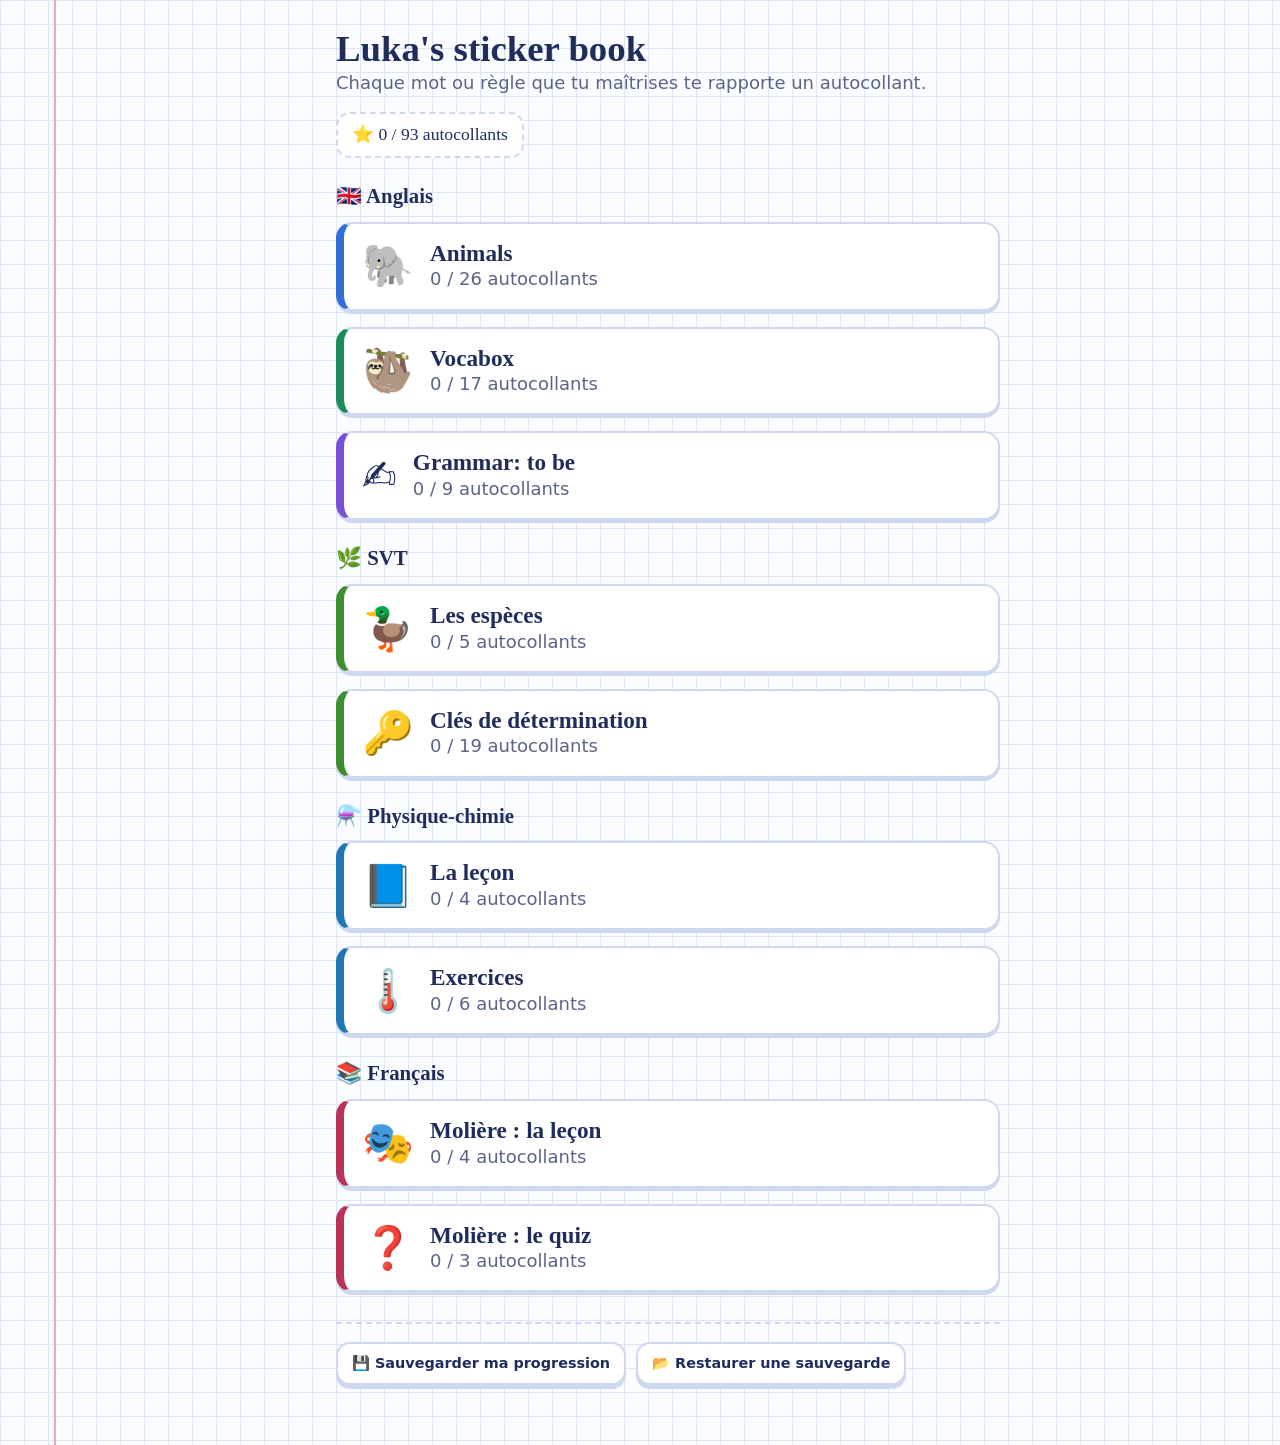
==== index.html @ e0ababe2 "Add files via upload" ====
<!doctype html>
<html lang="fr">
<head>
<meta charset="utf-8">
<meta name="viewport" content="width=device-width, initial-scale=1">
<title>Luka's sticker book</title>
<style>
:root{
  color-scheme:light;
  --papier:#FBFCFF; --carreau:#DCE4F5; --marge:#F2A7B6;
  --encre:#1F2C5C; --encre-2:#5A6488; --carte:#FFFFFF; --trait:#CFD8EE;
  --fluo:#FFE45C; --fluo-texte:#3A3000;
  --citrouille:#F26B1D; --jungle:#1E8C5A; --ferme:#2F6FD6; --grammaire:#7A4FD6; --svt:#3E8E2E; --physique:#1F77B4; --francais:#B8325A;
  --bon:#1E8C5A; --bon-fond:#DDF5E8; --faux:#C8342B; --faux-fond:#FDE3E1;
  --ombre:0 3px 0 var(--trait);
  --f-main:"Segoe Print","Bradley Hand","Comic Neue","Chalkboard SE",cursive;
  --f-texte:"Segoe UI",system-ui,-apple-system,Roboto,sans-serif;
}
@media (prefers-color-scheme:dark){
  :root{
    color-scheme:dark;
    --papier:#151A2E; --carreau:#212842; --marge:#6B3A4A;
    --encre:#E8ECFA; --encre-2:#A3ABCB; --carte:#1E2440; --trait:#323A5E;
    --fluo:#E8CC3A; --fluo-texte:#2A2200;
    --citrouille:#FF8A45; --jungle:#3FBF84; --ferme:#6E9CF0; --grammaire:#A88BF2; --svt:#7CCB6A; --physique:#5AB0EE; --francais:#F07A9C;
    --bon:#3FBF84; --bon-fond:#173A2C; --faux:#FF7A70; --faux-fond:#43201E;
  }
}
*{box-sizing:border-box}
html,body{margin:0}
body{
  min-height:100vh;color:var(--encre);font-family:var(--f-texte);font-size:18px;line-height:1.45;
  background-color:var(--papier);
  background-image:
    linear-gradient(90deg,transparent 54px,var(--marge) 54px,var(--marge) 56px,transparent 56px),
    linear-gradient(var(--carreau) 1px,transparent 1px),
    linear-gradient(90deg,var(--carreau) 1px,transparent 1px);
  background-size:100% 100%,24px 24px,24px 24px;
}
#app{max-width:760px;margin:0 auto;padding:28px 20px 60px 76px}
@media (max-width:600px){#app{padding-left:68px;padding-right:12px}}
h1,h2{font-family:var(--f-main);font-weight:700;margin:0;line-height:1.15}
h1{font-size:2.3rem} h2{font-size:1.6rem}
p{margin:0}
button{font:inherit;color:inherit;cursor:pointer;border:0;background:none}
button:focus-visible,input:focus-visible{outline:3px solid var(--fluo);outline-offset:3px;border-radius:12px}
.pile{display:flex;flex-direction:column;gap:18px}
.doux{color:var(--encre-2)}
.fluo{background:linear-gradient(transparent 35%,var(--fluo) 35%,var(--fluo) 90%,transparent 90%);color:inherit;padding:0 4px}
@media (prefers-color-scheme:dark){.fluo{color:var(--fluo-texte)}}

.btn{display:inline-flex;align-items:center;justify-content:center;gap:8px;font-weight:700;padding:12px 20px;border-radius:14px;
  background:var(--c,var(--ferme));color:#fff;box-shadow:0 4px 0 color-mix(in srgb,var(--c,var(--ferme)) 60%,#000);transition:transform .07s,box-shadow .07s}
.btn:active{transform:translateY(3px);box-shadow:0 1px 0 color-mix(in srgb,var(--c,var(--ferme)) 60%,#000)}
.btn.clair{background:var(--carte);color:var(--encre);box-shadow:0 4px 0 var(--trait);border:2px solid var(--trait)}
.retour{font-weight:700;color:var(--encre-2);padding:4px 0;align-self:flex-start}

/* accueil */
.entete{display:flex;justify-content:space-between;align-items:flex-end;gap:16px;flex-wrap:wrap}
.compteur{font-family:var(--f-main);font-size:1.1rem;background:var(--carte);border:2px dashed var(--trait);border-radius:14px;padding:8px 14px}
.themes{display:grid;gap:16px}
.theme{display:grid;grid-template-columns:auto 1fr;gap:16px;align-items:center;text-align:left;padding:16px 18px;
  background:var(--carte);border:2px solid var(--trait);border-left:8px solid var(--c);border-radius:16px;box-shadow:var(--ombre)}
.theme .gros{font-size:2.6rem;line-height:1}
.theme h2{font-size:1.45rem}
.barre{height:10px;border-radius:6px;background:var(--trait);overflow:hidden;margin-top:8px}
.barre i{display:block;height:100%;background:var(--c);border-radius:6px}

/* modes */
.modes{display:grid;grid-template-columns:repeat(auto-fill,minmax(200px,1fr));gap:12px}
.mode{text-align:left;padding:14px 16px;background:var(--carte);border:2px solid var(--trait);border-radius:14px;box-shadow:var(--ombre)}
.mode b{display:block;font-size:1.05rem}
.mode span{font-size:.9rem;color:var(--encre-2)}
.mode.defi{border-color:var(--c);border-width:3px;grid-column:1/-1}

/* exercice */
.haut{display:flex;justify-content:space-between;align-items:center;gap:10px}
.points{display:flex;gap:5px}
.points i{width:12px;height:12px;border-radius:50%;background:var(--trait)}
.points i.ok{background:var(--bon)} .points i.ko{background:var(--faux)} .points i.ici{outline:2px solid var(--encre);outline-offset:2px}
.question{background:var(--carte);border:2px solid var(--trait);border-radius:18px;padding:26px 20px;text-align:center;box-shadow:var(--ombre)}
.emo{font-size:4.2rem;line-height:1.1}
.consigne{font-size:.95rem;color:var(--encre-2);margin-bottom:6px}
.mot{font-family:var(--f-main);font-size:2rem;font-weight:700;margin-top:6px}
.choix{display:grid;grid-template-columns:1fr 1fr;gap:10px}
@media (max-width:480px){.choix{grid-template-columns:1fr}}
.choix button{padding:14px;border-radius:14px;background:var(--carte);border:2px solid var(--trait);box-shadow:var(--ombre);font-weight:700;font-size:1.1rem}
.choix button.ok{background:var(--bon-fond);border-color:var(--bon)}
.choix button.ko{background:var(--faux-fond);border-color:var(--faux)}
.indice{font-family:ui-monospace,Consolas,monospace;font-size:1.7rem;letter-spacing:.25em;margin-top:8px}
.saisie{display:flex;gap:10px}
.saisie input{flex:1;min-width:0;font:inherit;font-size:1.3rem;padding:12px 14px;border-radius:14px;border:2px solid var(--trait);background:var(--carte);color:var(--encre)}
.retourq{border-radius:14px;padding:12px 16px;font-weight:700}
.retourq.ok{background:var(--bon-fond);color:var(--bon)}
.retourq.ko{background:var(--faux-fond);color:var(--faux)}
.hp{display:inline-flex;align-items:center;gap:6px;font-weight:700;padding:8px 14px;border-radius:999px;background:var(--fluo);color:var(--fluo-texte)}

/* carte retournable */
.flip{perspective:900px;cursor:pointer}
.flip .in{position:relative;min-height:230px;transition:transform .45s;transform-style:preserve-3d}
.flip.vu .in{transform:rotateY(180deg)}
.face{position:absolute;inset:0;backface-visibility:hidden;display:flex;flex-direction:column;align-items:center;justify-content:center;gap:8px;
  background:var(--carte);border:2px solid var(--trait);border-radius:18px;box-shadow:var(--ombre);padding:16px}
.face.dos{transform:rotateY(180deg);border-color:var(--c)}
@media (prefers-reduced-motion:reduce){.flip .in{transition:none}}

/* phrase */
.ligne{min-height:62px;display:flex;flex-wrap:wrap;gap:8px;padding:12px;border-radius:14px;border:2px dashed var(--trait);background:var(--carte)}
.tuiles{display:flex;flex-wrap:wrap;gap:8px;justify-content:center}
.tuile{padding:8px 14px;border-radius:10px;background:var(--carte);border:2px solid var(--trait);box-shadow:var(--ombre);font-weight:700}
.ligne .tuile{background:var(--fluo);color:var(--fluo-texte);border-color:transparent}

/* album */
.album{display:grid;grid-template-columns:repeat(auto-fill,minmax(110px,1fr));gap:12px}
.sticker{aspect-ratio:1;display:flex;flex-direction:column;align-items:center;justify-content:center;gap:4px;border-radius:16px;padding:8px;text-align:center;font-size:.85rem}
.sticker.oui{background:var(--carte);border:2px solid var(--c);box-shadow:0 4px 0 color-mix(in srgb,var(--c) 45%,transparent)}
.sticker.oui:nth-child(3n){transform:rotate(-3deg)} .sticker.oui:nth-child(3n+1){transform:rotate(2deg)}
.sticker.oui .e{font-size:2.6rem;line-height:1}
.sticker.non{border:2px dashed var(--trait);color:var(--encre-2)}
.sticker.non .e{font-size:1.6rem;font-family:var(--f-main)}
.sticker b{font-weight:700}
.gagne{animation:pop .5s ease-out}
@keyframes pop{0%{transform:scale(.4) rotate(-20deg);opacity:0}70%{transform:scale(1.15) rotate(4deg)}100%{transform:scale(1) rotate(0)}}
@media (prefers-reduced-motion:reduce){.gagne{animation:none}}
.bilan{text-align:center}
.bilan .score{font-family:var(--f-main);font-size:3rem}
.nouveaux{display:flex;gap:10px;justify-content:center;flex-wrap:wrap;font-size:2.6rem}
.pied{display:flex;gap:10px;flex-wrap:wrap;border-top:2px dashed var(--trait);padding-top:18px;margin-top:12px}
.pied .btn{font-size:.9rem;padding:9px 14px}
.regle{width:100%;border-collapse:collapse;background:var(--carte);border-radius:14px;overflow:hidden;font-size:.95rem}
.regle th,.regle td{padding:8px 10px;border-bottom:1px solid var(--trait);text-align:left}
.regle thead th{background:color-mix(in srgb,var(--c) 18%,var(--carte))}
.note{background:var(--carte);border:2px solid var(--trait);border-left:6px solid var(--c);border-radius:12px;padding:12px 14px}
.question .phr{font-size:1.5rem;font-weight:700;margin-top:6px}
.question u{text-decoration-color:var(--c);text-decoration-thickness:3px;text-underline-offset:4px}
.choix.six{grid-template-columns:repeat(3,1fr)}
.matiere{font-family:var(--f-main);font-size:1.3rem;margin:8px 0 -4px}
.niveaux{display:flex;gap:8px;flex-wrap:wrap;justify-content:flex-end}
.niveaux .btn{padding:8px 14px;font-size:.95rem}
.banque{position:sticky;top:0;z-index:2;display:flex;flex-wrap:wrap;gap:8px;justify-content:center;min-height:58px;padding:12px;border-radius:14px;
  background:color-mix(in srgb,var(--c) 14%,var(--papier));border:2px solid var(--c)}
.puce{padding:6px 12px;border-radius:10px;background:var(--carte);border:2px solid var(--trait);box-shadow:var(--ombre);font-weight:700;cursor:grab;font-size:1rem}
.puce.sel{outline:3px solid var(--c);outline-offset:2px}
.texte{background:var(--carte);border:2px solid var(--trait);border-radius:16px;padding:18px 20px;line-height:2.4;font-size:1.08rem;box-shadow:var(--ombre)}
.trou{display:inline-block;min-width:10ch;min-height:1.9em;vertical-align:middle;border-bottom:3px dashed var(--c);border-radius:8px;padding:0 4px;cursor:pointer;line-height:1.6}
.trou.survol{background:color-mix(in srgb,var(--c) 20%,transparent)}
.trou.plein{border-bottom-style:solid}
.trou .puce{box-shadow:none;background:var(--fluo);color:var(--fluo-texte);border-color:transparent;cursor:pointer}
.trou-in{font:inherit;font-weight:700;padding:2px 8px;border:0;border-bottom:3px dashed var(--c);border-radius:8px 8px 0 0;background:color-mix(in srgb,var(--c) 8%,var(--carte));color:var(--encre);max-width:100%}
.trou.ok,.trou-in.ok{background:var(--bon-fond);border-bottom:3px solid var(--bon)}
.trou.ko,.trou-in.ko{background:var(--faux-fond);border-bottom:3px solid var(--faux);text-decoration:line-through}
.trou.ok .puce,.trou.ko .puce{background:transparent;color:inherit}
.corrige{color:var(--bon);font-weight:700;margin-left:6px}
.corrige::before{content:"→ "}
.fig{width:min(380px,100%);margin:6px auto 0}
.fig img{width:100%;border-radius:14px;display:block}
.fig img ~ svg{display:none}
.fig svg,.mini svg{width:100%;height:auto;display:block;border-radius:12px}
.mini{display:block;width:100%}
.pas{display:flex;flex-wrap:wrap;gap:6px;align-items:center;font-size:.9rem;color:var(--encre-2)}
.pas span{background:var(--carte);border:2px solid var(--c);border-radius:8px;padding:2px 8px;color:var(--encre)}
.cle{overflow-x:auto;background:var(--carte);border:2px solid var(--trait);border-radius:16px;padding:14px;font-size:.88rem;box-shadow:var(--ombre)}
.noeud{display:flex;flex-direction:column;gap:4px}
.noeud>.q{font-weight:700;color:var(--encre-2);font-size:.82rem}
.branches{display:flex;flex-direction:column;gap:8px;border-left:3px solid var(--c);padding-left:10px}
.branche{display:flex;align-items:center;gap:8px}
.crit{border:2px solid var(--encre);border-radius:8px;padding:4px 8px;background:var(--papier);min-width:110px;max-width:190px}
.feuille{border:2px solid var(--c);border-radius:8px;padding:4px 10px;font-weight:700;background:color-mix(in srgb,var(--c) 15%,var(--carte));white-space:nowrap}
.fl{color:var(--encre-2);font-weight:700}
.crit.on,.feuille.on{background:var(--fluo);color:var(--fluo-texte);border-color:var(--fluo-texte)}
.fl.on{color:var(--encre)}
.toast{position:fixed;left:50%;bottom:24px;transform:translateX(-50%);background:var(--encre);color:var(--papier);padding:10px 18px;border-radius:12px;font-weight:700}
</style>
</head>
<body>
<main id="app" aria-live="polite"></main>
<input type="file" id="fichier" accept=".json,application/json" hidden>
<script>
"use strict";
/* ============================================================
   CONTENU — modifier ici pour ajouter des mots ou un thème.
   { en: "mot anglais", fr: "traduction", e: "emoji (facultatif)" }
   ============================================================ */
const THEMES = [
  { id:"an", nom:"Animals", e:"🐘", c:"var(--ferme)",
    mots:[
      {en:"elephant",fr:"éléphant",e:"🐘"},{en:"lion",fr:"lion",e:"🦁"},{en:"monkey",fr:"singe",e:"🐒"},
      {en:"mouse",fr:"souris",e:"🐭"},{en:"frog",fr:"grenouille",e:"🐸"},{en:"snake",fr:"serpent",e:"🐍"},
      {en:"dog",fr:"chien",e:"🐶"},{en:"horse",fr:"cheval",e:"🐴"},{en:"turtle",fr:"tortue",e:"🐢"},
      {en:"cow",fr:"vache",e:"🐮"},{en:"hen",fr:"poule",e:"🐔"},{en:"rooster",fr:"coq",e:"🐓"},
      {en:"fish",fr:"poisson",e:"🐟"},{en:"goldfish",fr:"poisson rouge",e:"🐠"},{en:"cat",fr:"chat",e:"🐱"},
      {en:"goat",fr:"chèvre",e:"🐐"},{en:"squirrel",fr:"écureuil",e:"🐿️"},{en:"rabbit",fr:"lapin",e:"🐰"},
      {en:"bird",fr:"oiseau",e:"🐦"},{en:"chicken",fr:"poulet",e:"🐥"},{en:"duck",fr:"canard",e:"🦆"},
      {en:"pig",fr:"cochon",e:"🐷"},{en:"bear",fr:"ours",e:"🐻"},{en:"hamster",fr:"hamster",e:"🐹"},
      {en:"butterfly",fr:"papillon",e:"🦋"},{en:"sheep",fr:"mouton",e:"🐑"}
    ],
    phrases:["I have a dog","The cat is black","The frog is green"]
  },
  { id:"vb", nom:"Vocabox", e:"🦥", c:"var(--jungle)",
    mots:[
      {en:"sloth",fr:"paresseux",e:"🦥"},{en:"bear",fr:"ours",e:"🐻"},{en:"buffalo",fr:"buffle",e:"🐃"},
      {en:"rabbit",fr:"lapin",e:"🐰"},{en:"monkey",fr:"singe",e:"🐒"},{en:"solve crimes",fr:"résoudre des crimes",e:"🔍"},
      {en:"police officer",fr:"officier de police",e:"👮"},{en:"snake",fr:"serpent",e:"🐍"},{en:"tiger",fr:"tigre",e:"🐯"},
      {en:"panther",fr:"panthère",e:"🐆"},{en:"wolf",fr:"loup",e:"🐺"},{en:"jungle",fr:"jungle",e:"🌴"},
      {en:"want to",fr:"vouloir"},{en:"become",fr:"devenir"},{en:"eat",fr:"manger",e:"🍽️"},
      {en:"protect",fr:"protéger",e:"🛡️"},{en:"about",fr:"à propos de"}
    ],
    phrases:["I want to become a police officer","The wolf wants to eat the rabbit","I want to protect the jungle"]
  }
];
THEMES.push({ id:"tb", nom:"Grammar: to be", e:"✍️", c:"var(--grammaire)", gram:true, maitrise:5, unite:"compétences",
  mots:[
    {en:"amisare", fr:"am, is ou are ?", e:"🧩"}, {en:"contractee", fr:"Forme contractée", e:"✂️"},
    {en:"pronom", fr:"Le bon pronom", e:"👤"}, {en:"negative", fr:"Forme négative", e:"🚫"},
    {en:"question", fr:"Forme interrogative", e:"❓"}, {en:"courte", fr:"Réponses courtes", e:"💬"},
    {en:"ordre", fr:"Mots dans l'ordre", e:"🔀"}, {en:"erreurs", fr:"Chasse aux erreurs", e:"🕵️"},
    {en:"traduction", fr:"Traduis en anglais", e:"🇬🇧"}
  ]});
/* ============================================================
   SVT — textes à trous. Écrire les mots à trouver entre [crochets].
   [mot|autre écriture acceptée] : la 1re forme est celle affichée.
   ============================================================ */
THEMES.push({ id:"sv", nom:"Les espèces", matiere:"SVT", e:"🦆", c:"var(--svt)", trous:true, maitrise:2, unite:"leçons",
  textes:[
    {id:"espece", titre:"Qu'est-ce qu'une espèce ?", e:"🦆",
     texte:`Deux individus font partie de la même espèce si :
– ils partagent les mêmes [caractéristiques physiques] ;
– ils peuvent [se reproduire] et avoir [une descendance fertile].`},
    {id:"diversite", titre:"La diversité dans une espèce", e:"🦒",
     texte:`Cependant, à l'intérieur d'une même espèce, il existe une diversité [intraspécifique] qui est causée par différents phénomènes :
– [la sélection sexuelle], comme chez le canard colvert ;
– [le comportement], comme les chants différents chez le pouillot verdâtre ;
– l'adaptation aux contraintes de [l'environnement] selon les différentes [aires de répartition] de l'espèce, comme pour la girafe ;
– les capacités à se camoufler face à [la pression de prédation|la prédation|la (pression) de prédation], comme celle de la grive musicienne mangeant les escargots des haies.`},
    {id:"retenir", titre:"À retenir", e:"📌",
     texte:`Une même espèce regroupe sous le même [nom], des êtres vivants qui [se ressemblent] et peuvent [se reproduire entre eux] pour donner une [descendance] qui à son tour pourra [se reproduire].`},
    {id:"mots", titre:"Les 4 définitions : le mot", e:"📚",
     texte:`[Une espèce|espèce] : groupe d'êtres vivants qui peuvent se reproduire ensemble et dont la descendance n'est pas stérile.
[Un hybride|hybride] : être vivant issu de la fécondation de deux espèces différentes. Il est le plus souvent stérile.
[Une race|race] : groupe d'animaux domestiques qui appartiennent à la même espèce, mais qui présentent des différences.
[Une famille|famille] : groupe de plusieurs espèces partageant des caractères communs.`},
    {id:"defs", titre:"Les 4 définitions : par cœur", e:"🔍",
     texte:`Une espèce : groupe d'êtres vivants qui peuvent [se reproduire] ensemble et dont la descendance n'est pas [stérile].
Un hybride : être vivant issu de la [fécondation] de deux [espèces différentes]. Il est le plus souvent [stérile].
Une race : groupe d'animaux [domestiques] qui appartiennent à la [même espèce], mais qui présentent des [différences].
Une famille : groupe de plusieurs [espèces] partageant des [caractères communs].`}
  ]});
THEMES.forEach(t => { if (t.trous) t.mots = t.textes.map(x => ({en:x.id, fr:x.titre, e:x.e})); });

/* découpe un texte en morceaux : {txt} ou {ok:[...]} */
function decoupe(texte){
  const parts = []; let n = 0;
  texte.replace(/\[([^\]]+)\]|([^\[]+)/g, (m, trou, txt) => { parts.push(trou ? {i:n++, ok:trou.split("|")} : {txt}); return ""; });
  return parts;
}
const sansAccent = s => s.normalize("NFD").replace(/[\u0300-\u036f]/g, "");
const normT = s => s.toLowerCase().replace(/[’`]/g,"'").replace(/[()]/g,"").replace(/\s+/g," ").trim();

function ecranSvt(t){
  app.innerHTML = `<div class="pile" style="--c:${t.c}">
    <button class="retour" id="ret">← Accueil</button>
    <div class="entete"><h1>${t.e} ${t.nom}</h1><div class="compteur">⭐ ${acquis(t)} / ${t.mots.length}</div></div>
    <p class="doux">Facile : glisse les mots dans les trous. Difficile : tape-les toi-même. Réussis le niveau difficile sans faute pour gagner l'autocollant.</p>
    <div class="themes">${t.textes.map(x => { const n = etat.m[t.id+":"+x.id] || 0; return `
      <div class="theme" style="--c:${t.c};grid-template-columns:auto 1fr auto">
        <span class="gros" aria-hidden="true">${n>=2 ? x.e : "📝"}</span>
        <span><h2 style="font-size:1.2rem">${esc(x.titre)}</h2><span class="doux">${n>=2 ? "Maîtrisé ⭐" : n===1 ? "Facile réussi, essaie le difficile !" : "À apprendre"}</span></span>
        <span class="niveaux"><button class="btn clair" data-t="${x.id}" data-n="facile">Facile</button><button class="btn" style="--c:${t.c}" data-t="${x.id}" data-n="dur">Difficile</button></span>
      </div>`; }).join("")}
    </div>
    <button class="mode" id="alb"><b>🗂️ Mon album</b><span>Une leçon maîtrisée = un autocollant</span></button>
  </div>`;
  $("#ret").onclick = accueil; $("#alb").onclick = () => album(t);
  app.querySelectorAll("[data-t]").forEach(b => b.onclick = () => trous(t, t.textes.find(x => x.id===b.dataset.t), b.dataset.n));
}

function trous(t, x, niveau){
  const parts = decoupe(x.texte), blancs = parts.filter(p => p.ok);
  let html = "";
  if (niveau==="facile"){
    const autres = melange(t.textes.filter(y => y!==x).flatMap(y => decoupe(y.texte).filter(p => p.ok).map(p => p.ok[0]))
      .filter(m => !blancs.some(b => normT(b.ok[0])===normT(m))));
    const pioche = melange(blancs.map(b => b.ok[0]).concat([...new Set(autres)].slice(0, 2)));
    html = `<div class="banque" id="banque" aria-label="Mots à placer">${pioche.map((m,n) => `<button class="puce" draggable="true" id="p${n}">${esc(m)}</button>`).join("")}</div>`;
  }
  const corps = parts.map(p => p.txt !== undefined ? esc(p.txt).replace(/\n/g,"<br>")
    : niveau==="facile" ? `<span class="trou" data-i="${p.i}" tabindex="0" role="button" aria-label="Trou ${p.i+1}"></span>`
    : `<input class="trou-in" data-i="${p.i}" autocomplete="off" spellcheck="false" style="width:${Math.max(6, p.ok[0].length+2)}ch" aria-label="Trou ${p.i+1}">`).join("");
  app.innerHTML = `<div class="pile" style="--c:${t.c}">
    <div class="haut"><button class="retour" id="ret">← ${t.nom}</button><span class="hp">${niveau==="facile" ? "Facile" : "Difficile"}</span></div>
    <h2>${x.e} ${esc(x.titre)}</h2>
    <p class="doux">${niveau==="facile" ? "Glisse chaque mot dans le bon trou avec la souris (ou clique sur un mot, puis sur un trou). Attention, il y a des mots en trop !" : "Tape le mot qui manque dans chaque trou. Les majuscules ne comptent pas."}</p>
    ${html}
    <div class="texte">${corps}</div>
    <div class="haut"><span></span><button class="btn" style="--c:${t.c}" id="ok">Vérifier</button></div>
    <div id="fb"></div>
  </div>`;
  $("#ret").onclick = () => ecranTheme(t);

  if (niveau==="facile"){
    const banque = $("#banque"); let choisi = null;
    const place = (puce, trou) => {
      if (trou.firstChild) banque.appendChild(trou.firstChild);
      trou.appendChild(puce); trou.classList.add("plein"); puce.classList.remove("sel"); choisi = null;
    };
    const vide = trou => { if (trou.firstChild){ banque.appendChild(trou.firstChild); trou.classList.remove("plein"); } };
    app.querySelectorAll(".puce").forEach(p => {
      p.ondragstart = e => { e.dataTransfer.setData("text/plain", p.id); e.dataTransfer.effectAllowed = "move"; };
      p.onclick = e => { e.stopPropagation(); if (p.parentElement.classList.contains("trou")) { vide(p.parentElement); return; }
        app.querySelectorAll(".puce.sel").forEach(q => q.classList.remove("sel")); p.classList.add("sel"); choisi = p; };
    });
    app.querySelectorAll(".trou").forEach(tr => {
      tr.ondragover = e => { e.preventDefault(); tr.classList.add("survol"); };
      tr.ondragleave = () => tr.classList.remove("survol");
      tr.ondrop = e => { e.preventDefault(); tr.classList.remove("survol"); const p = document.getElementById(e.dataTransfer.getData("text/plain"));
        if (p){ const ancien = p.parentElement; place(p, tr); if (ancien.classList.contains("trou") && ancien!==tr) ancien.classList.remove("plein"); } };
      const act = () => choisi ? place(choisi, tr) : vide(tr);
      tr.onclick = act; tr.onkeydown = e => { if (e.key==="Enter"||e.key===" "){ e.preventDefault(); act(); } };
    });
    banque.ondragover = e => e.preventDefault();
    banque.ondrop = e => { e.preventDefault(); const p = document.getElementById(e.dataTransfer.getData("text/plain"));
      if (p && p.parentElement.classList.contains("trou")) vide(p.parentElement); };
  } else {
    const ins = [...app.querySelectorAll(".trou-in")]; ins[0].focus();
    ins.forEach((inp, n) => inp.onkeydown = e => { if (e.key==="Enter"){ e.preventDefault(); n < ins.length-1 ? ins[n+1].focus() : $("#ok").click(); } });
  }

  $("#ok").onclick = () => {
    let bons = 0, accents = false;
    const reps = blancs.map(b => {
      const z = app.querySelector(`[data-i="${b.i}"]`);
      return niveau==="facile" ? (z.textContent || "") : z.value;
    });
    if (reps.some(r => !r.trim())) { toast("Il reste des trous à remplir"); return; }
    blancs.forEach((b, n) => {
      const z = app.querySelector(`[data-i="${b.i}"]`), r = normT(reps[n]);
      const art = v => v.replace(/^(le |la |les |l'|un |une |des )/,"");
      let juste = b.ok.some(o => normT(o)===r || (niveau==="dur" && art(normT(o))===art(r)));
      if (!juste && niveau==="dur" && b.ok.some(o => sansAccent(normT(o))===sansAccent(r))) { juste = true; accents = true; }
      z.classList.remove("plein"); z.classList.add(juste ? "ok" : "ko");
      if (juste) bons++;
      else z.insertAdjacentHTML("afterend", `<span class="corrige">${esc(b.ok[0])}</span>`);
      if (niveau==="dur") z.disabled = true;
    });
    app.querySelectorAll(".puce").forEach(p => p.disabled = true);
    $("#ok").remove();
    const parfait = bons===blancs.length, cle = t.id+":"+x.id, avant = etat.m[cle] || 0;
    let gagne = false;
    if (parfait){ const val = niveau==="dur" ? 2 : 1; if (val > avant){ etat.m[cle] = val; sauver(); gagne = val===2; } }
    $("#fb").innerHTML = `<div class="pile">
      <div class="retourq ${parfait?"ok":"ko"}">${bons} / ${blancs.length} ${parfait ? (gagne ? `Bravo, nouvel autocollant : <span class="gagne" style="display:inline-block">${x.e}</span>` : "Bravo, sans faute !") : "Les bonnes réponses sont écrites en vert à côté des erreurs."}
      ${accents ? `<br><span style="font-weight:400">💡 Attention aux accents : c'est compté juste, mais regarde bien l'orthographe dans ta leçon.</span>` : ""}</div>
      <div class="haut" style="justify-content:flex-end;flex-wrap:wrap;gap:10px">
        <button class="btn clair" id="encore">Recommencer</button>
        ${niveau==="facile" && parfait ? `<button class="btn" style="--c:${t.c}" id="dur">Passer au difficile →</button>` : `<button class="btn" style="--c:${t.c}" id="liste">Autres leçons</button>`}
      </div></div>`;
    $("#encore").onclick = () => trous(t, x, niveau);
    if ($("#dur")) $("#dur").onclick = () => trous(t, x, "dur");
    if ($("#liste")) $("#liste").onclick = () => ecranTheme(t);
  };
}

/* ============================================================
   DESSINS des animaux (SVG fait maison, 200 x 140).
   Pour utiliser une vraie photo : mettre un fichier photos/<id>.jpg
   à côté de ce fichier HTML, la photo remplace alors le dessin.
   ============================================================ */
const DESSINS = (() => {
  const K = 'stroke="#2b2b2b" stroke-width="2" stroke-linejoin="round" stroke-linecap="round"';
  const svg = (c, fond="#EAF4FB") => `<svg viewBox="0 0 200 140" xmlns="http://www.w3.org/2000/svg" role="img"><rect width="200" height="140" rx="14" fill="${fond}"/>${c}</svg>`;
  const sol = `<rect y="118" width="200" height="22" fill="#CBB89A"/>`;
  const herbe = `<rect y="118" width="200" height="22" fill="#9CC97A"/>`;
  const eau = `<rect y="0" width="200" height="140" rx="14" fill="#BFE3F2"/>`;
  /* pattes d'insecte vues de dessus : n de chaque côté, réparties sur [y1,y2] autour de x */
  function pattes(n, x, y1, y2, larg, long){
    let s = "";
    for (let i=0;i<n;i++){
      const y = n===1 ? y1 : y1 + (y2-y1)*i/(n-1), dy = (i-(n-1)/2)*6;
      s += `<path d="M${x-larg} ${y} l${-long*.6} ${dy-6} l${-long*.4} ${dy+4}" fill="none" ${K}/>`;
      s += `<path d="M${x+larg} ${y} l${long*.6} ${dy-6} l${long*.4} ${dy+4}" fill="none" ${K}/>`;
    }
    return s;
  }
  const D = {};

  /* ---------- petites bêtes ---------- */
  D.escargot = svg(`${sol}
    <path d="M24 118 Q30 94 58 96 L150 104 Q176 108 180 118 Z" fill="#C9B08F" ${K}/>
    <path d="M40 98 L28 66 M48 97 L44 64 M34 104 L18 94 M38 101 L24 88" fill="none" ${K}/>
    <circle cx="28" cy="64" r="4" fill="#2b2b2b"/><circle cx="44" cy="62" r="4" fill="#2b2b2b"/>
    <circle cx="112" cy="72" r="38" fill="#C98A3C" ${K}/>
    <path d="M112 72 m-4 0 a4 4 0 1 1 8 0 a10 10 0 1 1 -18 2 a18 18 0 1 1 30 -12 a28 28 0 1 1 -42 -10" fill="none" ${K}/>`);
  D.limace = svg(`${sol}
    <path d="M22 118 Q24 92 60 92 L160 102 Q190 108 176 118 Z" fill="#8A6A48" ${K}/>
    <ellipse cx="78" cy="98" rx="32" ry="10" fill="#76583A" ${K}/>
    <circle cx="70" cy="99" r="3" fill="#3b2a18"/>
    <path d="M36 96 L24 64 M44 94 L40 62 M30 102 L14 92 M34 99 L20 86" fill="none" ${K}/>
    <circle cx="24" cy="62" r="4" fill="#2b2b2b"/><circle cx="40" cy="60" r="4" fill="#2b2b2b"/>`);
  D["ver-de-terre"] = svg(`${sol}
    <path d="M18 92 C46 54 78 126 108 90 S166 64 184 96" fill="none" stroke="#2b2b2b" stroke-width="18" stroke-linecap="round"/>
    <path d="M18 92 C46 54 78 126 108 90 S166 64 184 96" fill="none" stroke="#E39A97" stroke-width="14" stroke-linecap="round"/>
    <path d="M18 92 C46 54 78 126 108 90 S166 64 184 96" fill="none" stroke="#B9676A" stroke-width="14" stroke-dasharray="1.5 6"/>
    <path d="M58 88 C64 96 70 104 76 106" fill="none" stroke="#C97A78" stroke-width="15"/>`);
  D.papillon = svg(`
    <path d="M100 56 C64 8 18 24 34 68 Q58 80 100 70 Z" fill="#F2A33A" ${K}/>
    <path d="M100 56 C136 8 182 24 166 68 Q142 80 100 70 Z" fill="#F2A33A" ${K}/>
    <path d="M100 72 C70 74 46 92 60 114 Q82 120 100 90 Z" fill="#E36A2E" ${K}/>
    <path d="M100 72 C130 74 154 92 140 114 Q118 120 100 90 Z" fill="#E36A2E" ${K}/>
    <circle cx="56" cy="44" r="7" fill="#2b2b2b"/><circle cx="144" cy="44" r="7" fill="#2b2b2b"/>
    <circle cx="70" cy="98" r="5" fill="#FFF3C4" ${K}/><circle cx="130" cy="98" r="5" fill="#FFF3C4" ${K}/>
    <ellipse cx="100" cy="74" rx="5" ry="30" fill="#4a3426" ${K}/>
    ${pattes(3, 100, 66, 84, 4, 16)}
    <path d="M98 46 Q90 26 84 20 M102 46 Q110 26 116 20" fill="none" ${K}/>
    <circle cx="84" cy="20" r="3" fill="#2b2b2b"/><circle cx="116" cy="20" r="3" fill="#2b2b2b"/>`);
  D.coccinelle = svg(`${herbe}
    ${pattes(3, 100, 62, 98, 30, 22)}
    <path d="M86 34 Q78 20 70 16 M114 34 Q122 20 130 16" fill="none" ${K}/>
    <path d="M78 40 A22 16 0 0 1 122 40 Z" fill="#2b2b2b" ${K}/>
    <circle cx="92" cy="34" r="3" fill="#fff"/><circle cx="108" cy="34" r="3" fill="#fff"/>
    <ellipse cx="100" cy="80" rx="40" ry="42" fill="#D9322B" ${K}/>
    <path d="M100 38 L100 122" ${K}/>
    <circle cx="80" cy="62" r="7" fill="#2b2b2b"/><circle cx="120" cy="62" r="7" fill="#2b2b2b"/>
    <circle cx="78" cy="94" r="7" fill="#2b2b2b"/><circle cx="122" cy="94" r="7" fill="#2b2b2b"/>
    <circle cx="100" cy="46" r="7" fill="#2b2b2b"/>`);
  D.fourmi = svg(`${sol}
    ${pattes(3, 100, 54, 70, 6, 34)}
    <path d="M95 22 Q90 10 82 4 M105 22 Q110 10 118 4" fill="none" ${K}/>
    <circle cx="100" cy="32" r="12" fill="#5A2E1B" ${K}/>
    <ellipse cx="100" cy="62" rx="8" ry="16" fill="#5A2E1B" ${K}/>
    <circle cx="100" cy="82" r="4" fill="#5A2E1B" ${K}/>
    <ellipse cx="100" cy="104" rx="16" ry="20" fill="#5A2E1B" ${K}/>`);
  D.araignee = svg(`
    <path d="M100 0 L100 46" stroke="#999" stroke-width="1"/>
    ${pattes(4, 100, 50, 68, 10, 46)}
    <ellipse cx="100" cy="58" rx="16" ry="14" fill="#3B3B3B" ${K}/>
    <ellipse cx="100" cy="96" rx="24" ry="28" fill="#4E4E4E" ${K}/>
    <path d="M100 78 l-8 10 l8 10 l8 -10 Z" fill="#C9B08F"/>
    <circle cx="95" cy="50" r="2.5" fill="#fff"/><circle cx="105" cy="50" r="2.5" fill="#fff"/>`);
  D.cloporte = svg(`${sol}
    ${pattes(7, 100, 42, 102, 26, 14)}
    <path d="M90 26 Q80 14 70 12 M110 26 Q120 14 130 12" fill="none" ${K}/>
    <ellipse cx="100" cy="72" rx="30" ry="48" fill="#8C8F96" ${K}/>
    ${[0,1,2,3,4,5,6,7].map(i => `<path d="M${74+Math.abs(i-3.5)*1.5} ${38+i*9} Q100 ${42+i*9} ${126-Math.abs(i-3.5)*1.5} ${38+i*9}" fill="none" stroke="#5f6268" stroke-width="2"/>`).join("")}`);
  D["mille-pattes"] = svg(`${sol}
    ${Array.from({length:22}, (_,i) => { const x = 22+i*7.4, y = 74+Math.sin(i/3)*10;
      return `<path d="M${x} ${y-6} l-2 -12 M${x} ${y-6} l2 -12 M${x} ${y+6} l-2 12 M${x} ${y+6} l2 12" stroke="#2b2b2b" stroke-width="1.5" stroke-linecap="round"/>`; }).join("")}
    ${Array.from({length:22}, (_,i) => `<circle cx="${22+i*7.4}" cy="${74+Math.sin(i/3)*10}" r="7" fill="#6B3B22" stroke="#2b2b2b" stroke-width="1.5"/>`).join("")}
    <path d="M18 70 Q8 56 4 54 M18 76 Q8 70 2 72" fill="none" ${K}/>`);

  /* ---------- vertébrés ---------- */
  const poils = (x,y,n,l=6) => Array.from({length:n}, (_,i) => `<path d="M${x+i*7} ${y+(i%2)*4} l3 ${l}" stroke="#00000055" stroke-width="1.5"/>`).join("");
  const ecailles = (x,y,cols,rows,r=5,col="#00000040") => { let s=""; for(let j=0;j<rows;j++) for(let i=0;i<cols;i++)
    s += `<path d="M${x+i*r*2+(j%2)*r} ${y+j*r*1.4} a${r} ${r} 0 0 0 ${r*2} 0" fill="none" stroke="${col}" stroke-width="1.3"/>`; return s; };

  D["chauve-souris"] = svg(`
    <path d="M100 52 L60 40 L20 58 Q30 70 26 84 Q40 76 50 88 Q60 78 72 90 Q80 78 98 84 Z" fill="#5B4A44" ${K}/>
    <path d="M100 52 L140 40 L180 58 Q170 70 174 84 Q160 76 150 88 Q140 78 128 90 Q120 78 102 84 Z" fill="#5B4A44" ${K}/>
    <path d="M60 40 L26 84 M60 40 L50 88 M60 40 L72 90 M140 40 L174 84 M140 40 L150 88 M140 40 L128 90" stroke="#2b2b2b" stroke-width="1.5"/>
    <ellipse cx="100" cy="72" rx="15" ry="24" fill="#7A6158" ${K}/>
    ${poils(90,58,4,8)}${poils(90,74,4,8)}
    <circle cx="100" cy="44" r="12" fill="#7A6158" ${K}/>
    <path d="M90 36 L86 20 L96 32 M110 36 L114 20 L104 32" fill="#7A6158" ${K}/>
    <circle cx="95" cy="43" r="2.5" fill="#111"/><circle cx="105" cy="43" r="2.5" fill="#111"/>`, "#2E3A5C");
  D.phoque = svg(`${eau}<rect y="104" width="200" height="36" fill="#D8CBB0"/>
    <path d="M30 104 Q24 70 56 62 Q92 52 130 70 Q160 84 178 98 L190 92 L186 108 L172 106 Q120 112 30 104 Z" fill="#8E9BA6" ${K}/>
    ${[50,70,90,110,130].map(x => `<circle cx="${x}" cy="${86+(x%3)*4}" r="3" fill="#5f6b75"/>`).join("")}
    ${poils(44,74,14,5)}
    <path d="M80 100 Q86 116 100 116 Q96 104 92 98" fill="#7C8994" ${K}/>
    <circle cx="44" cy="74" r="3.5" fill="#111"/><circle cx="32" cy="84" r="3" fill="#111"/>
    <path d="M32 88 l-14 -2 M32 90 l-14 4" stroke="#2b2b2b" stroke-width="1"/>`);
  D.renard = svg(`${herbe}
    <path d="M150 74 Q186 70 192 46 Q186 86 152 92 Z" fill="#E07A2F" ${K}/>
    <path d="M186 58 Q194 48 192 42 Q184 54 180 62 Z" fill="#fff" ${K}/>
    <path d="M62 120 L66 92 M82 120 L82 94 M132 120 L130 92 M148 120 L150 90" stroke="#2b2b2b" stroke-width="7" stroke-linecap="round"/>
    <path d="M60 70 Q100 56 152 70 Q158 92 136 96 L70 96 Q54 92 60 70 Z" fill="#E07A2F" ${K}/>
    ${poils(76,66,9,7)}
    <path d="M62 72 L40 66 L18 76 L40 86 Q56 88 66 84 Z" fill="#E07A2F" ${K}/>
    <path d="M18 76 L40 86 Q30 88 22 82 Z" fill="#fff"/>
    <path d="M40 66 L44 46 L54 66 M52 68 L58 50 L64 70" fill="#E07A2F" ${K}/>
    <circle cx="36" cy="72" r="2.8" fill="#111"/><circle cx="18" cy="76" r="3" fill="#111"/>`);
  D["mesange"] = svg(`
    <path d="M10 104 Q100 96 190 110" stroke="#7a5230" stroke-width="7" fill="none" stroke-linecap="round"/>
    <path d="M118 74 L170 90 L160 98 L116 86 Z" fill="#5E7F9A" ${K}/>
    <ellipse cx="100" cy="74" rx="32" ry="26" fill="#F2D33A" ${K}/>
    <path d="M100 52 Q96 76 100 98" stroke="#1d1d1d" stroke-width="7" fill="none"/>
    <path d="M100 62 Q130 58 136 82 Q120 92 104 84 Z" fill="#6E8FA8" ${K}/>
    <path d="M110 66 l16 4 M110 74 l18 2" stroke="#ffffff99" stroke-width="2"/>
    <circle cx="74" cy="48" r="20" fill="#1d1d1d" ${K}/>
    <ellipse cx="72" cy="54" rx="11" ry="8" fill="#fff"/>
    <path d="M56 46 L44 50 L56 52 Z" fill="#2b2b2b" ${K}/>
    <circle cx="66" cy="44" r="2.5" fill="#fff"/>
    <path d="M92 98 l-4 8 M104 98 l2 8" stroke="#2b2b2b" stroke-width="2.5"/>`);
  D.manchot = svg(`<rect y="112" width="200" height="28" fill="#F4F7FA"/>
    <path d="M100 18 Q132 22 134 70 Q136 108 118 118 L82 118 Q64 108 66 70 Q68 22 100 18 Z" fill="#1f2328" ${K}/>
    <path d="M100 42 Q120 48 120 80 Q120 108 108 116 L92 116 Q80 108 80 80 Q80 48 100 42 Z" fill="#fff"/>
    <path d="M70 58 Q50 80 54 100 Q64 90 72 78 Z M130 58 Q150 80 146 100 Q136 90 128 78 Z" fill="#1f2328" ${K}/>
    <path d="M92 34 L76 40 L92 42 Z" fill="#F29A2E" ${K}/>
    <circle cx="96" cy="32" r="2.5" fill="#fff"/>
    <path d="M84 118 l-8 4 l14 0 M116 118 l8 4 l-14 0" fill="#F29A2E" ${K}/>`, "#D9EEF7");
  D.truite = svg(`${eau}
    <path d="M30 70 Q80 36 140 60 L176 40 L170 70 L178 100 L140 80 Q80 104 30 70 Z" fill="#9AA77A" ${K}/>
    <path d="M40 74 Q90 92 140 76 Q90 86 40 74 Z" fill="#E8B4A8"/>
    ${ecailles(62,58,9,3,4)}
    ${[[70,58],[88,52],[104,62],[120,56],[96,72],[128,68],[78,70]].map(([x,y]) => `<circle cx="${x}" cy="${y}" r="2.5" fill="#3a2a1a"/>`).join("")}
    <path d="M96 50 L104 38 L116 48 Z M88 88 L96 100 L104 88 Z" fill="#8A976A" ${K}/>
    <circle cx="44" cy="64" r="4" fill="#fff" ${K}/><circle cx="44" cy="64" r="2" fill="#111"/>
    <path d="M56 58 Q62 70 56 80" fill="none" ${K}/>`);
  D.lezard = svg(`<rect width="200" height="140" rx="14" fill="#E3D3B4"/>
    <path d="M104 92 Q140 120 190 104" fill="none" stroke="#2b2b2b" stroke-width="12" stroke-linecap="round"/>
    <path d="M104 92 Q140 120 190 104" fill="none" stroke="#7A9A4A" stroke-width="8" stroke-linecap="round"/>
    <path d="M70 58 L52 44 L44 50 M70 82 L50 98 L44 92 M108 60 L126 46 L134 52 M108 86 L126 100 L134 94" fill="none" stroke="#2b2b2b" stroke-width="5"/>
    <ellipse cx="90" cy="72" rx="26" ry="16" fill="#7A9A4A" ${K}/>
    ${ecailles(70,62,4,3,4,"#00000045")}
    <path d="M64 66 Q40 56 26 72 Q40 88 64 78 Z" fill="#7A9A4A" ${K}/>
    <circle cx="40" cy="66" r="2.5" fill="#111"/><circle cx="40" cy="78" r="2.5" fill="#111"/>`);
  D.couleuvre = svg(`<rect width="200" height="140" rx="14" fill="#E3D3B4"/>
    <path d="M178 112 C140 120 120 92 140 74 S150 30 100 40 S40 92 60 108 S30 116 24 102" fill="none" stroke="#2b2b2b" stroke-width="18" stroke-linecap="round"/>
    <path d="M178 112 C140 120 120 92 140 74 S150 30 100 40 S40 92 60 108 S30 116 24 102" fill="none" stroke="#7E8B55" stroke-width="14" stroke-linecap="round"/>
    <path d="M178 112 C140 120 120 92 140 74 S150 30 100 40 S40 92 60 108 S30 116 24 102" fill="none" stroke="#5C6A38" stroke-width="14" stroke-dasharray="2 5"/>
    <ellipse cx="22" cy="98" rx="12" ry="9" fill="#7E8B55" ${K}/>
    <circle cx="18" cy="94" r="2.2" fill="#111"/>
    <path d="M10 100 l-6 2 l-2 -3 M4 102 l-3 3" stroke="#C0392B" stroke-width="1.5" fill="none"/>`);
  D.grenouille = svg(`${herbe}
    <path d="M58 108 Q30 112 34 92 Q46 86 64 96 M142 108 Q170 112 166 92 Q154 86 136 96" fill="#5DAA4A" ${K}/>
    <ellipse cx="100" cy="88" rx="44" ry="30" fill="#6CBF55" ${K}/>
    <path d="M74 108 l-10 12 M126 108 l10 12" stroke="#2b2b2b" stroke-width="6" stroke-linecap="round"/>
    <circle cx="80" cy="60" r="12" fill="#6CBF55" ${K}/><circle cx="120" cy="60" r="12" fill="#6CBF55" ${K}/>
    <circle cx="80" cy="58" r="6" fill="#111"/><circle cx="120" cy="58" r="6" fill="#111"/>
    <path d="M80 82 Q100 94 120 82" fill="none" ${K}/>
    <circle cx="96" cy="100" r="4" fill="#4E9A3E"/><circle cx="112" cy="96" r="3" fill="#4E9A3E"/>`);
  D.salamandre = svg(`<rect width="200" height="140" rx="14" fill="#B7A27E"/>
    <path d="M118 74 Q160 70 190 96" fill="none" stroke="#2b2b2b" stroke-width="14" stroke-linecap="round"/>
    <path d="M118 74 Q160 70 190 96" fill="none" stroke="#1b1b1b" stroke-width="10" stroke-linecap="round"/>
    <path d="M60 64 L46 46 M60 84 L44 104 M110 66 L126 48 M110 84 L124 104" stroke="#1b1b1b" stroke-width="8" stroke-linecap="round"/>
    <ellipse cx="86" cy="74" rx="34" ry="15" fill="#1b1b1b" ${K}/>
    <ellipse cx="44" cy="74" rx="16" ry="12" fill="#1b1b1b" ${K}/>
    ${[[40,68,4],[48,80,3],[66,66,5],[80,82,4],[96,64,5],[110,80,4],[134,72,4],[156,76,3],[172,84,3]].map(([x,y,r]) => `<circle cx="${x}" cy="${y}" r="${r}" fill="#F5C518"/>`).join("")}
    <circle cx="36" cy="72" r="2.2" fill="#555"/>`);
  return D;
})();

/* ============================================================
   SVT — CLÉS DE DÉTERMINATION
   Chaque nœud : { q: "question", opts: [ { t:"critère", n: nœud suivant } ou { t:"critère", a:"id de l'animal" } ] }
   ============================================================ */
const ANIMAUX = {
  "escargot":{nom:"Escargot"}, "limace":{nom:"Limace"}, "ver-de-terre":{nom:"Ver de terre"},
  "papillon":{nom:"Papillon"}, "coccinelle":{nom:"Coccinelle"}, "fourmi":{nom:"Fourmi"},
  "araignee":{nom:"Araignée"}, "cloporte":{nom:"Cloporte"}, "mille-pattes":{nom:"Mille-pattes", alt:["mille pattes"]},
  "chauve-souris":{nom:"Chauve-souris", alt:["chauve souris"]}, "phoque":{nom:"Phoque"}, "renard":{nom:"Renard"},
  "mesange":{nom:"Mésange charbonnière", alt:["mésange"]}, "manchot":{nom:"Manchot"},
  "truite":{nom:"Truite"}, "lezard":{nom:"Lézard"}, "couleuvre":{nom:"Couleuvre", alt:["serpent"]},
  "grenouille":{nom:"Grenouille"}, "salamandre":{nom:"Salamandre", alt:["salamandre tachetée"]}
};
const CLES = [
  { id:"betes", titre:"Les petites bêtes du jardin", e:"🐞",
    racine:{ q:"Combien a-t-il de pattes ?", opts:[
      {t:"Pas de pattes", n:{ q:"A-t-il une coquille ?", opts:[
        {t:"Avec une coquille", a:"escargot"},
        {t:"Sans coquille", n:{ q:"A-t-il des tentacules ?", opts:[
          {t:"4 tentacules sur la tête", a:"limace"},
          {t:"Pas de tentacules, corps formé d'anneaux", a:"ver-de-terre"} ]}} ]}},
      {t:"6 pattes", n:{ q:"Comment sont ses ailes ?", opts:[
        {t:"2 paires de grandes ailes colorées", a:"papillon"},
        {t:"Ailes dures (élytres) rouges à points noirs", a:"coccinelle"},
        {t:"Pas d'ailes", a:"fourmi"} ]}},
      {t:"8 pattes", a:"araignee"},
      {t:"14 pattes", a:"cloporte"},
      {t:"Plus de 30 pattes", a:"mille-pattes"} ]}},
  { id:"vertebres", titre:"Les vertébrés", e:"🦊",
    racine:{ q:"Sa peau est couverte de…", opts:[
      {t:"Poils", n:{ q:"Comment sont ses membres ?", opts:[
        {t:"Membres avant transformés en ailes de peau", a:"chauve-souris"},
        {t:"Membres en forme de nageoires", a:"phoque"},
        {t:"4 pattes pour marcher", a:"renard"} ]}},
      {t:"Plumes", n:{ q:"Peut-il voler ?", opts:[
        {t:"Ailes qui lui permettent de voler", a:"mesange"},
        {t:"Ailes en forme de nageoires : il ne vole pas", a:"manchot"} ]}},
      {t:"Écailles", n:{ q:"Comment sont ses membres ?", opts:[
        {t:"Des nageoires", a:"truite"},
        {t:"4 pattes", a:"lezard"},
        {t:"Pas de membres", a:"couleuvre"} ]}},
      {t:"Peau nue et humide", n:{ q:"Adulte, a-t-il une queue ?", opts:[
        {t:"Pas de queue", a:"grenouille"},
        {t:"Une queue", a:"salamandre"} ]}} ]}}
];
const feuilles = n => n.opts.flatMap(o => o.a ? [o.a] : feuilles(o.n));
CLES.forEach(c => c.animaux = feuilles(c.racine));
function chemin(n, id){ for (const o of n.opts){ if (o.a===id) return [o]; if (o.n){ const r = chemin(o.n, id); if (r) return [o, ...r]; } } return null; }

THEMES.push({ id:"cl", nom:"Clés de détermination", matiere:"SVT", e:"🔑", c:"var(--svt)", cle:true, maitrise:2, unite:"animaux",
  mots: CLES.flatMap(c => c.animaux).map(id => ({en:id, fr:ANIMAUX[id].nom})) });

const figure = id => `<div class="fig"><img src="photos/${id}.jpg" alt="" onerror="this.remove()">${DESSINS[id]}</div>`;

function arbre(n, surligne){
  return `<div class="noeud"><div class="q">${esc(n.q)}</div><div class="branches">${n.opts.map(o => {
    const on = surligne && surligne.includes(o);
    return `<div class="branche"><div class="crit ${on?"on":""}">${esc(o.t)}</div><span class="fl ${on?"on":""}" aria-hidden="true">→</span>${o.n ? arbre(o.n, surligne) : `<div class="feuille ${on?"on":""}">${esc(ANIMAUX[o.a].nom)}</div>`}</div>`;
  }).join("")}</div></div>`;
}

function ecranCles(t){
  app.innerHTML = `<div class="pile" style="--c:${t.c}">
    <button class="retour" id="ret">← Accueil</button>
    <div class="entete"><h1>🔑 Clés de détermination</h1><div class="compteur">⭐ ${acquis(t)} / ${t.mots.length}</div></div>
    <p class="doux">Facile : on te pose les questions de la clé une par une. Difficile : tu lis la clé tout seul et tu écris le nom de l'animal. Réussis le difficile pour gagner l'autocollant de l'animal.</p>
    <div class="themes">${CLES.map(c => { const n = c.animaux.filter(id => niv(t,{en:id})>=2).length; return `
      <div class="theme" style="--c:${t.c};grid-template-columns:auto 1fr auto">
        <span class="gros" aria-hidden="true">${c.e}</span>
        <span><h2 style="font-size:1.2rem">${esc(c.titre)}</h2><span class="doux">${n} / ${c.animaux.length} animaux trouvés</span></span>
        <span class="niveaux"><button class="btn clair" data-c="${c.id}" data-n="voir">Voir la clé</button><button class="btn clair" data-c="${c.id}" data-n="facile">Facile</button><button class="btn" style="--c:${t.c}" data-c="${c.id}" data-n="dur">Difficile</button></span>
      </div>`; }).join("")}
    </div>
    <button class="mode" id="alb"><b>🗂️ Mon album</b><span>Un animal identifié sans aide = un autocollant</span></button>
  </div>`;
  $("#ret").onclick = accueil; $("#alb").onclick = () => album(t);
  app.querySelectorAll("[data-c]").forEach(b => b.onclick = () => {
    const c = CLES.find(x => x.id===b.dataset.c);
    if (b.dataset.n==="voir") return voirCle(t, c);
    identifie({ t, c, niveau:b.dataset.n, qs:melange(c.animaux), i:0, res:[], nouveaux:[] });
  });
}

function voirCle(t, c){
  app.innerHTML = `<div class="pile" style="--c:${t.c}">
    <button class="retour" id="ret">← Clés de détermination</button>
    <h1>${c.e} ${esc(c.titre)}</h1>
    <p class="doux">On lit la clé de gauche à droite : à chaque étape, on choisit la case qui correspond à l'animal observé.</p>
    <div class="cle">${arbre(c.racine)}</div>
    <div class="album">${c.animaux.map(id => `<div class="sticker oui" style="aspect-ratio:auto"><span class="mini">${DESSINS[id]}</span><b>${esc(ANIMAUX[id].nom)}</b></div>`).join("")}</div>
  </div>`;
  $("#ret").onclick = () => ecranTheme(t);
}

function entCle(s){
  return `<div class="haut"><button class="retour" id="ret">← Clés</button>
    <div class="points">${s.qs.map((q,n) => `<i class="${n<s.res.length ? (s.res[n]?"ok":"ko") : (n===s.i?"ici":"")}"></i>`).join("")}</div></div>`;
}

function identifie(s){
  const id = s.qs[s.i], t = s.t;
  if (s.niveau==="facile"){
    let noeud = s.c.racine, erreurs = 0, pas = [];
    const etape = () => {
      app.innerHTML = `<div class="pile" style="--c:${t.c}">${entCle(s)}
        <div class="question"><p class="consigne">Observe bien cet animal et suis la clé « ${esc(s.c.titre)} »</p>${figure(id)}</div>
        ${pas.length ? `<div class="pas">${pas.map(p => `<span>${esc(p)}</span>`).join(" → ")}</div>` : ""}
        <h2 style="font-size:1.3rem">${esc(noeud.q)}</h2>
        <div class="choix">${noeud.opts.map((o,n) => `<button data-o="${n}">${esc(o.t)}</button>`).join("")}</div>
        <div id="fb"></div></div>`;
      $("#ret").onclick = () => ecranTheme(t);
      const bon = chemin(noeud, id)[0];
      app.querySelectorAll("[data-o]").forEach(b => b.onclick = () => {
        const o = noeud.opts[+b.dataset.o];
        if (o!==bon){ erreurs++; b.classList.add("ko"); b.disabled = true;
          $("#fb").innerHTML = `<div class="retourq ko">Ce n'est pas ça. Regarde encore le dessin et essaie une autre case.</div>`; return; }
        pas.push(o.t);
        if (o.n){ noeud = o.n; etape(); return; }
        app.querySelectorAll("[data-o]").forEach(x => x.disabled = true); b.classList.add("ok");
        const juste = erreurs===0; s.res.push(juste);
        if (juste){ const k2 = t.id+":"+id; if ((etat.m[k2]||0) < 1){ etat.m[k2] = 1; sauver(); } }
        $("#fb").innerHTML = `<div class="pile"><div class="retourq ${juste?"ok":"ko"}">C'est : ${esc(ANIMAUX[id].nom)} ! ${juste ? "Sans erreur, bravo." : "Trouvé, avec un peu d'aide."}</div>
          <button class="btn" style="--c:${t.c};align-self:flex-end" id="next">${s.i===s.qs.length-1 ? "Voir mon score" : "Animal suivant →"}</button></div>`;
        suite(s);
      });
    };
    etape();
  } else {
    app.innerHTML = `<div class="pile" style="--c:${t.c}">${entCle(s)}
      <div class="question"><p class="consigne">Utilise la clé pour trouver le nom de cet animal, puis écris-le</p>${figure(id)}</div>
      <div class="cle" id="cle">${arbre(s.c.racine)}</div>
      <div class="saisie"><input id="rep" autocomplete="off" spellcheck="false" placeholder="Nom de l'animal…" aria-label="Nom de l'animal"><button class="btn" style="--c:${t.c}" id="ok">Valider</button></div>
      <div id="fb"></div></div>`;
    $("#ret").onclick = () => ecranTheme(t);
    const inp = $("#rep"); inp.focus();
    const valide = () => {
      if (!inp.value.trim()) return;
      inp.disabled = true; $("#ok").disabled = true;
      const a = ANIMAUX[id], art = v => v.replace(/^(le |la |les |l'|un |une |des )/,"");
      const r = sansAccent(art(normT(inp.value)));
      const juste = [a.nom].concat(a.alt||[]).some(x => sansAccent(art(normT(x)))===r);
      s.res.push(juste);
      if (juste){ const k2 = t.id+":"+id, av = etat.m[k2]||0; if (av < 2){ etat.m[k2] = 2; sauver(); s.nouveaux.push(id); } }
      $("#cle").innerHTML = arbre(s.c.racine, chemin(s.c.racine, id));
      $("#fb").innerHTML = `<div class="pile"><div class="retourq ${juste?"ok":"ko"}">${juste ? `Bravo ! C'est bien : ${esc(a.nom)}.` : `Non, c'est : ${esc(a.nom)}.`} <span class="doux">Le bon chemin est surligné dans la clé.</span>
        ${juste && s.nouveaux.includes(id) ? `<br>Nouvel autocollant : <span class="mini gagne" style="display:inline-block;width:70px;vertical-align:middle">${DESSINS[id]}</span>` : ""}</div>
        <button class="btn" style="--c:${t.c};align-self:flex-end" id="next">${s.i===s.qs.length-1 ? "Voir mon score" : "Animal suivant →"}</button></div>`;
      suite(s);
    };
    $("#ok").onclick = valide; inp.onkeydown = e => { if (e.key==="Enter") valide(); };
  }
}

function suite(s){
  const n = $("#next"); n.focus();
  n.onclick = () => { s.i++; if (s.i < s.qs.length) return identifie(s);
    const bons = s.res.filter(Boolean).length;
    app.innerHTML = `<div class="pile bilan" style="--c:${s.t.c}">
      <h2>${bons===s.res.length ? "Parfait, tu sais utiliser cette clé !" : bons >= s.res.length*0.6 ? "Bien joué !" : "Regarde la clé encore une fois, puis réessaie."}</h2>
      <div class="score">${bons} / ${s.res.length}</div>
      ${s.nouveaux.length ? `<p>Nouveaux autocollants :</p><div class="nouveaux">${s.nouveaux.map(id => `<span class="mini gagne" style="width:80px">${DESSINS[id]}</span>`).join("")}</div>` : ""}
      <div class="haut" style="justify-content:center;flex-wrap:wrap">
        <button class="btn clair" id="th">← Clés</button>
        ${s.niveau==="facile" ? `<button class="btn" style="--c:${s.t.c}" id="dur">Essayer en difficile</button>` : ""}
        <button class="btn" style="--c:${s.t.c}" id="enc">Rejouer</button>
      </div></div>`;
    $("#th").onclick = () => ecranTheme(s.t);
    $("#enc").onclick = () => identifie({...s, qs:melange(s.c.animaux), i:0, res:[], nouveaux:[]});
    if ($("#dur")) $("#dur").onclick = () => identifie({...s, niveau:"dur", qs:melange(s.c.animaux), i:0, res:[], nouveaux:[]});
  };
}

/* ============================================================
   PHYSIQUE-CHIMIE — leçon (textes à trous) + exercices générés
   ============================================================ */
THEMES.push({ id:"pl", nom:"La leçon", matiere:"Physique-chimie", e:"📘", c:"var(--physique)", trous:true, maitrise:2, unite:"leçons",
  textes:[
    {id:"proprietes", titre:"Solide, liquide, gaz", e:"🧊",
     texte:`Un solide a une [forme propre|forme] et toujours le même [volume].
Un liquide n'a pas de [forme propre] : il prend la forme du [récipient], mais il a un [volume propre].
Un gaz n'a pas de forme propre, ni de [volume propre].`},
    {id:"changements", titre:"Les changements d'état", e:"🔁",
     texte:`Le passage de l'état solide à l'état liquide s'appelle la [fusion].
Le passage de l'état liquide à l'état solide s'appelle la [solidification].
Le passage de l'état liquide à l'état gazeux s'appelle la [vaporisation].
Le passage de l'état gazeux à l'état liquide s'appelle la [liquéfaction].`},
    {id:"palier", titre:"Le palier de température", e:"🌡️",
     texte:`L'état physique (solide, liquide, gaz) de l'eau dépend de sa [température].
Au cours des [changements d'état], la température de l'eau [ne varie pas] : on dit qu'il y a un [palier] de température.
La température du palier est appelée [température du changement d'état|température de changement d'état].`},
    {id:"mesures", titre:"Périmètre, aire et volume", e:"📐",
     texte:`Pour un carré de 10 cm de côté :
Le périmètre = 4 × 10 = [40] cm.
L'aire (la surface) = 10 × 10 = [100] [cm²|cm2].
Pour un cube de 10 cm de côté :
Le volume = côté × côté × côté = 10 × 10 × 10 = [1 000|1000] [cm³|cm3].`}
  ]});

THEMES.forEach(t => { if (t.trous && !t.mots) t.mots = t.textes.map(x => ({en:x.id, fr:x.titre, e:x.e})); });
const PHY = (() => {
  const pick = a => a[Math.floor(Math.random()*a.length)];
  const rnd = (a,b) => a + Math.floor(Math.random()*(b-a+1));
  const ETATS = ["solide","liquide","gaz"];

  const EAU = [["la grêle","solide"],["la neige","solide"],["le verglas","solide"],["un glaçon","solide"],["le givre","solide"],
    ["la mer","liquide"],["la pluie","liquide"],["un nuage","liquide"],["la buée","liquide"],["la rosée","liquide"],
    ["la vapeur d'eau","gaz"]];
  const PROPS = [["prend la forme du récipient","liquide et gaz"],["peut être saisi avec les doigts","solide"],["a une forme propre","solide"],
    ["occupe tout l'espace qu'on lui donne","gaz"],["sa surface libre est plane et horizontale","liquide"],["a un volume propre","solide et liquide"],
    ["n'a ni forme propre, ni volume propre","gaz"],["n'a pas de forme propre mais a un volume propre","liquide"]];
  const CHG = {fusion:"solide → liquide", solidification:"liquide → solide", vaporisation:"liquide → gaz", "liquéfaction":"gaz → liquide"};
  const SITU = [["Un glaçon fond dans un verre.","fusion"],["Le verglas fond au soleil.","fusion"],["L'eau gèle dans le congélateur.","solidification"],
    ["Une flaque d'eau gèle pendant la nuit.","solidification"],["L'eau bout dans la casserole.","vaporisation"],["Le linge mouillé sèche sur le fil.","vaporisation"],
    ["De la buée se forme sur une vitre froide.","liquéfaction"],["De petites gouttes apparaissent sur une canette sortie du frigo.","liquéfaction"]];

  /* ---------- courbe de température ---------- */
  function courbe(){
    const type = pick(["fusion","ebullition","solidification"]);
    let pts = [], a, b, palier, avant, pendant, apres;
    if (type==="fusion"){ const T0 = pick([-30,-20,-10]); a = -T0/10; b = a + rnd(3,5); palier = 0;
      for (let t=0;t<=11;t++) pts.push(t<=a ? T0+10*t : t<=b ? 0 : 10*(t-b));
      avant = "solide"; pendant = "solide et liquide"; apres = "liquide"; }
    if (type==="ebullition"){ const T0 = pick([20,40,60]); a = (100-T0)/20; b = Math.min(11, a + rnd(4,6)); palier = 100;
      for (let t=0;t<=b;t++) pts.push(t<=a ? T0+20*t : 100);
      avant = "liquide"; pendant = "liquide et gaz"; apres = null; }
    if (type==="solidification"){ const T0 = pick([20,30,40]); a = T0/10; b = a + rnd(3,4); palier = 0;
      for (let t=0;t<=11;t++) pts.push(t<=a ? T0-10*t : t<=b ? 0 : -10*(t-b));
      avant = "liquide"; pendant = "solide et liquide"; apres = "solide"; }
    const ymin = Math.floor(Math.min(...pts)/10)*10, ymax = Math.ceil(Math.max(...pts)/10)*10 + 10;
    const W=340, H=230, L=44, R=12, T=14, B=34, X = t => L + t*(W-L-R)/11, Y = v => T + (ymax-v)*(H-T-B)/(ymax-ymin);
    let g = "";
    for (let t=0;t<=11;t++) g += `<line x1="${X(t)}" y1="${T}" x2="${X(t)}" y2="${H-B}" stroke="#d6dbe6"/><text x="${X(t)}" y="${H-B+16}" font-size="11" text-anchor="middle">${t}</text>`;
    for (let v=ymin; v<=ymax; v+=10) g += `<line x1="${L}" y1="${Y(v)}" x2="${W-R}" y2="${Y(v)}" stroke="${v===0?"#9aa3b8":"#d6dbe6"}"/><text x="${L-6}" y="${Y(v)+4}" font-size="11" text-anchor="end">${v}</text>`;
    const poly = pts.map((v,t) => `${X(t)},${Y(v)}`).join(" ");
    const svg = `<svg viewBox="0 0 ${W} ${H}" style="width:min(460px,100%);background:#fff;border-radius:12px;color:#222;font-family:system-ui" role="img" aria-label="Courbe de température">
      ${g}<line x1="${L}" y1="${T}" x2="${L}" y2="${H-B}" stroke="#222" stroke-width="1.5"/><line x1="${L}" y1="${H-B}" x2="${W-R}" y2="${H-B}" stroke="#222" stroke-width="1.5"/>
      <polyline points="${poly}" fill="none" stroke="#C0392B" stroke-width="2.5"/>${pts.map((v,t) => `<circle cx="${X(t)}" cy="${Y(v)}" r="3.2" fill="#222"/>`).join("")}
      <text x="${L}" y="10" font-size="11" font-weight="700">Température (°C)</text><text x="${W-R}" y="${H-4}" font-size="11" font-weight="700" text-anchor="end">Temps (min)</text></svg>`;
    const intro = type==="fusion" ? "On chauffe de la glace et on relève sa température chaque minute."
      : type==="ebullition" ? "On chauffe de l'eau liquide jusqu'à ébullition et on relève sa température chaque minute."
      : "On refroidit de l'eau liquide et on relève sa température chaque minute.";
    const nomChg = type==="fusion" ? "fusion" : type==="ebullition" ? "vaporisation" : "solidification";
    return {pts, a, b, palier, avant, pendant, apres, html:`<p style="font-size:1rem;font-weight:400">${intro}</p>${svg}`, nomChg};
  }
  const ETATS2 = ["solide","liquide","gaz","solide et liquide","liquide et gaz"];

  /* ---------- récipients penchés ---------- */
  function recipients(){
    const bon = rnd(0,2), lettres = ["A","B","C"];
    const fig = [0,1,2].map(i => {
      const ang = pick([-22,-15,15,22]), id = "clip"+Math.random().toString(36).slice(2,8);
      const pente = i===bon ? 0 : (i===(bon+1)%3 ? Math.tan(ang*Math.PI/180) : -Math.tan(ang*Math.PI/180)*0.8);
      const forme = `<g transform="rotate(${ang})"><path d="M-26 -50 L-26 40 Q-26 48 -18 48 L18 48 Q26 48 26 40 L26 -50" fill="none" stroke="#222" stroke-width="2.5"/></g>`;
      const clip = `<clipPath id="${id}"><path transform="rotate(${ang})" d="M-26 -50 L-26 40 Q-26 48 -18 48 L18 48 Q26 48 26 40 L26 -50 Z"/></clipPath>`;
      const eau = `<g clip-path="url(#${id})"><path d="M-80 ${10-80*pente} L80 ${10+80*pente} L80 120 L-80 120 Z" fill="#7EC8E3"/><path d="M-80 ${10-80*pente} L80 ${10+80*pente}" stroke="#1F6FA8" stroke-width="2.5"/></g>`;
      return `<svg viewBox="-60 -64 120 128" style="width:120px;background:#fff;border-radius:12px"><defs>${clip}</defs>${eau}${forme}<text x="-52" y="-48" font-size="16" font-weight="700" fill="#222">${lettres[i]}</text></svg>`;
    }).join("");
    return {html:`<div style="display:flex;gap:10px;justify-content:center;flex-wrap:wrap">${fig}</div>`, bon:lettres[bon]};
  }

  const GEN = {
    etats(){ const [x,e] = pick(EAU);
      return {kind:"qcm", consigne:"Dans quel état physique est l'eau ?", html:esc(x.charAt(0).toUpperCase()+x.slice(1)), choix:ETATS, bonne:e,
        rappel:`${x.charAt(0).toUpperCase()+x.slice(1)} : ${e}.`, astuce: x.includes("nuage")||x.includes("buée") ? "Le nuage et la buée sont faits de minuscules gouttes d'eau liquide. La vapeur d'eau, elle, est invisible." : ""}; },
    proprietes(){ const [p,e] = pick(PROPS);
      return {kind:"qcm", consigne:"Quel(s) état(s) physique(s) correspond(ent) à cette propriété ?", html:esc(p.charAt(0).toUpperCase()+p.slice(1)),
        choix:["solide","liquide","gaz","solide et liquide","liquide et gaz"], bonne:e, rappel:`${p} → ${e}`,
        astuce:"Solide : forme propre et volume propre. Liquide : volume propre, pas de forme propre. Gaz : ni forme ni volume propre."}; },
    changements(){
      const noms = Object.keys(CHG), r = Math.random();
      if (r<.4){ const n = pick(noms); return {kind:"qcm", consigne:"Comment s'appelle ce changement d'état ?", html:CHG[n], choix:noms, bonne:n, rappel:`${CHG[n]} : ${n}`}; }
      if (r<.7){ const n = pick(noms); return {kind:"qcm", consigne:`Que veut dire « ${n} » ?`, html:esc(n.charAt(0).toUpperCase()+n.slice(1)), choix:noms.map(x => CHG[x]), bonne:CHG[n], rappel:`${n} : ${CHG[n]}`}; }
      const [s,n] = pick(SITU); return {kind:"qcm", consigne:"Quel changement d'état se produit ?", html:esc(s), choix:noms, bonne:n, rappel:`${s} → ${n}`};
    },
    courbe(){
      const c = courbe(), q = pick(c.apres ? ["debut","pdebut","pfin","duree","etat","tpal","nom"] : ["debut","pdebut","duree","etat","tpal","nom"]);
      const base = {consigne:"Lis la courbe et réponds", html:c.html};
      if (q==="debut") return {...base, kind:"texte", html:c.html+"<p>Température au début de l'expérience (en °C) ?</p>", nombre:c.pts[0], ok:[String(c.pts[0])], rappel:`${c.pts[0]} °C`};
      if (q==="pdebut") return {...base, kind:"texte", html:c.html+"<p>À quelle minute le palier commence-t-il ?</p>", nombre:c.a, ok:[String(c.a)], rappel:`${c.a} min`};
      if (q==="pfin") return {...base, kind:"texte", html:c.html+"<p>À quelle minute le palier se termine-t-il ?</p>", nombre:c.b, ok:[String(c.b)], rappel:`${c.b} min`};
      if (q==="duree") return {...base, kind:"texte", html:c.html+`<p>Combien de temps dure le palier (en min) ?</p>`, nombre:c.b-c.a, ok:[String(c.b-c.a)], rappel:`${c.b-c.a} min (de ${c.a} à ${c.b} min)`, astuce:"Durée = fin du palier − début du palier."};
      if (q==="tpal") return {...base, kind:"texte", html:c.html+"<p>Quelle est la température du palier (en °C) ?</p>", nombre:c.palier, ok:[String(c.palier)], rappel:`${c.palier} °C`};
      if (q==="nom") return {...base, kind:"qcm", html:c.html+"<p>Quel changement d'état a lieu pendant le palier ?</p>", choix:Object.keys(CHG), bonne:c.nomChg, rappel:c.nomChg};
      const zones = [];
      for (let t=0; t<c.pts.length; t++){ if (t<c.a) zones.push([t,c.avant]); else if (t>c.a && t<c.b) zones.push([t,c.pendant]); else if (t>c.b && c.apres) zones.push([t,c.apres]); }
      const [t,e] = pick(zones);
      return {...base, kind:"qcm", html:c.html+`<p>Dans quel état est l'eau à ${t} min ?</p>`, choix:ETATS2, bonne:e, rappel:`À ${t} min : ${e}`, astuce:"Pendant le palier, les deux états sont mélangés."};
    },
    surface(){ const r = recipients();
      return {kind:"qcm", consigne:"On penche ces récipients. Dans lequel la surface de l'eau est-elle dessinée correctement ?", html:r.html, choix:["A","B","C"], bonne:r.bon,
        rappel:`Le bon dessin est le ${r.bon}`, astuce:"La surface libre d'un liquide reste toujours plane et horizontale, même quand on penche le récipient."}; },
    mesures(){
      const c = rnd(2,12), q = pick(["perim","aire","volume","unite"]);
      if (q==="perim") return {kind:"texte", consigne:"Calcule (réponds en cm)", html:`Périmètre d'un carré de ${c} cm de côté ?`, nombre:4*c, ok:[String(4*c)], rappel:`4 × ${c} = ${4*c} cm`};
      if (q==="aire") return {kind:"texte", consigne:"Calcule (réponds en cm²)", html:`Aire d'un carré de ${c} cm de côté ?`, nombre:c*c, ok:[String(c*c)], rappel:`${c} × ${c} = ${c*c} cm²`};
      if (q==="volume") return {kind:"texte", consigne:"Calcule (réponds en cm³)", html:`Volume d'un cube de ${c} cm de côté ?`, nombre:c*c*c, ok:[String(c*c*c)], rappel:`${c} × ${c} × ${c} = ${c*c*c} cm³`, astuce:"Volume = côté × côté × côté"};
      const [m,u] = pick([["un périmètre","cm"],["une aire","cm²"],["un volume","cm³"]]);
      return {kind:"qcm", consigne:"Choisis la bonne unité", html:`On mesure ${m} en…`, choix:["cm","cm²","cm³"], bonne:u, rappel:`${m} → ${u}`};
    }
  };
  return {GEN};
})();

THEMES.push({ id:"px", nom:"Exercices", titre:"Les états de l'eau", matiere:"Physique-chimie", e:"🌡️", c:"var(--physique)", gram:true, muet:true, maitrise:5, unite:"compétences", gen:PHY.GEN,
  mots:[
    {en:"etats", fr:"Solide, liquide ou gaz ?", e:"💧"}, {en:"proprietes", fr:"Les propriétés", e:"🫙"},
    {en:"changements", fr:"Les changements d'état", e:"🔁"}, {en:"courbe", fr:"Lire une courbe", e:"📈"},
    {en:"surface", fr:"La surface libre", e:"🥛"}, {en:"mesures", fr:"Périmètre, aire, volume", e:"📐"}
  ]});

/* ============================================================
   FRANÇAIS — Molière et Le Médecin malgré lui
   ============================================================ */
THEMES.push({ id:"fm", nom:"Molière : la leçon", matiere:"Français", e:"🎭", c:"var(--francais)", trous:true, maitrise:2, unite:"leçons",
  textes:[
    {id:"bilan", titre:"Bilan : qui était Molière ?", e:"🎭",
     texte:`Le vrai nom de Molière est [Jean-Baptiste Poquelin]. C'est un [dramaturge] (= un auteur de théâtre).
Sa pièce [Le Médecin malgré lui] a été jouée pour la première fois le 6 août [1666] au [théâtre du Palais Royal|Palais Royal] à Paris.
Il s'agit d'une [comédie] : le but est de [faire rire] le spectateur et de [tourner en ridicule] les défauts des gens de son époque.`},
    {id:"vie", titre:"La vie de Molière", e:"👑",
     texte:`Molière est né en [1622]. Son père était [marchand tapissier].
Il rencontre la famille [Béjart] et fonde la troupe de [l'Illustre Théâtre|Illustre Théâtre].
Sa troupe parcourt la France pendant [13] ans : elle joue par exemple à Lyon, Rennes ou Rouen.
Molière a écrit [33] pièces, dont des succès comme [L'Avare|Les Précieuses ridicules].
Le roi à son époque est [Louis XIV]. La troupe de Molière devient la troupe du [roi] tant le roi aime ses pièces.`},
    {id:"ruse", titre:"Le Médecin malgré lui : la ruse", e:"🩺",
     texte:`Une ruse, c'est un [piège|stratagème|mensonge], un [stratagème|piège|mensonge], un [mensonge|piège|stratagème].
Quelqu'un de rusé est [malin|maligne].
Dans la pièce, c'est [Martine] qui imagine la ruse.
La jeune fille malade d'amour est [Lucinde], promise à un homme qu'elle n'aime pas.`},
    {id:"exemples", titre:"Des exemples de ruses", e:"🦊",
     texte:`Le [Renard] trompe le Corbeau dans une fable de [La Fontaine].
Le [Cheval de Troie] est une ruse racontée dans l'Odyssée d'[Homère].
Le [Petit Poucet] utilise lui aussi des ruses.`}
  ]});
THEMES.forEach(t => { if (t.trous && !t.mots) t.mots = t.textes.map(x => ({en:x.id, fr:x.titre, e:x.e})); });

const FR = (() => {
  const pick = a => a[Math.floor(Math.random()*a.length)];
  const BANQUE = {
    vie:[
      ["En quelle année Molière est-il né ?","1622",["1666","1789","1515"]],
      ["Combien de pièces Molière a-t-il écrites ?","33",["12","50","100"]],
      ["Quel était le métier de son père ?","marchand tapissier",["boulanger","médecin","comédien"]],
      ["Quel est le vrai nom de Molière ?","Jean-Baptiste Poquelin",["Jean de La Fontaine","Charles Perrault","Pierre Corneille"]],
      ["Quelle famille Molière rencontre-t-il ?","les Béjart",["les Médicis","les Perrault","les Bourbon"]],
      ["Comment s'appelle la troupe fondée par Molière ?","l'Illustre Théâtre",["le Grand Théâtre","la Comédie-Française","le Théâtre du Soleil"]],
      ["Pendant combien d'années sa troupe a-t-elle parcouru la France ?","13 ans",["3 ans","7 ans","25 ans"]],
      ["Quel roi régnait à l'époque de Molière ?","Louis XIV",["Louis XVI","Henri IV","François Ier"]],
      ["Vrai ou faux : la troupe de Molière devient la troupe du roi tant le roi aime ses pièces.","Vrai",["Faux"]],
      ["Laquelle de ces pièces a été écrite par Molière ?",["L'Avare","Les Précieuses ridicules"],["Le Cid","Les Misérables","Le Petit Prince"]],
      ["Qu'est-ce qu'un dramaturge ?","un auteur de théâtre",["un acteur","un poète","un médecin"]]
    ],
    medecin:[
      ["Quand Le Médecin malgré lui a-t-il été joué pour la première fois ?","le 6 août 1666",["le 6 août 1622","le 14 juillet 1789","le 1er janvier 1700"]],
      ["Où Le Médecin malgré lui a-t-il été joué pour la première fois ?","au théâtre du Palais Royal à Paris",["à Lyon","à Rouen","à Rennes"]],
      ["Quel genre de pièce est Le Médecin malgré lui ?","une comédie",["une tragédie","une fable","un conte"]],
      ["Quel est le but d'une comédie ?","faire rire et tourner en ridicule les défauts des gens",["faire peur au spectateur","faire pleurer le spectateur","raconter la vie du roi"]],
      ["Dans la pièce, qui imagine la ruse ?","Martine",["Lucinde","le Renard","le Petit Poucet"]],
      ["Comment s'appelle la jeune fille malade d'amour ?","Lucinde",["Martine","Cendrillon","Blanche-Neige"]],
      ["Lucinde est promise à…","un homme qu'elle n'aime pas",["un prince qu'elle aime","un médecin","le roi"]]
    ],
    ruse:[
      ["Une ruse, c'est…","un piège, un stratagème, un mensonge",["une maladie","une fête","une récompense"]],
      ["Quelqu'un de rusé est…","malin",["maladroit","timide","malade"]],
      ["Qui ruse face au Corbeau dans la fable ?","le Renard",["le Loup","le Lion","la Cigale"]],
      ["Le Renard et le Corbeau est une fable de…","La Fontaine",["Homère","Molière","Charles Perrault"]],
      ["Dans quelle œuvre trouve-t-on la ruse du Cheval de Troie ?","l'Odyssée d'Homère",["une fable de La Fontaine","Le Petit Poucet","Le Médecin malgré lui"]],
      ["Quel personnage de conte utilise des ruses ?","le Petit Poucet",["la Belle au bois dormant","le Petit Chaperon rouge","Blanche-Neige"]]
    ]
  };
  const gen = cle => () => {
    const [q, b, f] = pick(BANQUE[cle]), bonne = Array.isArray(b) ? pick(b) : b;
    return {kind:"qcm", consigne:"Choisis la bonne réponse", html:esc(q), choix:melange([bonne, ...f]), bonne, rappel:`${q} → ${bonne}`};
  };
  return { GEN:{ vie:gen("vie"), medecin:gen("medecin"), ruse:gen("ruse") } };
})();

THEMES.push({ id:"fq", nom:"Molière : le quiz", titre:"Quiz Molière", matiere:"Français", e:"❓", c:"var(--francais)", gram:true, muet:true, maitrise:5, unite:"thèmes", gen:FR.GEN,
  mots:[ {en:"vie", fr:"La vie de Molière", e:"👑"}, {en:"medecin", fr:"Le Médecin malgré lui", e:"🩺"}, {en:"ruse", fr:"La ruse", e:"🦊"} ]});

const MAITRISE = 3;      // bonnes réponses pour gagner l'autocollant d'un mot
const NB_Q = 10;         // questions par série
const CLE = "lukaEnglish.v1";

/* ============================================================
   GRAMMAIRE — The verb TO BE (présent)
   Les phrases sont fabriquées au hasard à chaque question.
   Les phrases de sa fiche d'exercices sont exclues (liste DEJA_FAIT).
   ============================================================ */
const GRAM = (() => {
  const V = {I:"am",you:"are",he:"is",she:"is",it:"is",we:"are",they:"are"};
  const CT = {am:"'m",is:"'s",are:"'re"};
  /* k : p = personne, a = animal/créature, o = objet */
  const SUJ = [
    {s:"I",p:"I",k:"p",pron:1},{s:"you",p:"you",k:"p",pron:1},{s:"he",p:"he",k:"p",pron:1},
    {s:"she",p:"she",k:"p",pron:1},{s:"it",p:"it",k:"o",pron:1},{s:"we",p:"we",k:"p",pron:1},{s:"they",p:"they",k:"p",pron:1},
    {s:"my grandma",p:"she",k:"p"},{s:"my uncle",p:"he",k:"p"},{s:"Leo",p:"he",k:"p",nom:1},{s:"Chloé",p:"she",k:"p",nom:1},
    {s:"my sister",p:"she",k:"p"},{s:"my brother",p:"he",k:"p"},{s:"the monkey",p:"it",k:"a"},{s:"the frog",p:"it",k:"a"},
    {s:"the bear",p:"it",k:"a"},{s:"the sloth",p:"it",k:"a"},{s:"my cousins",p:"they",k:"p"},{s:"Max and Nina",p:"they",k:"p",nom:1},
    {s:"the rabbits",p:"they",k:"a"},{s:"my dad and I",p:"we",k:"p"},{s:"you and Lily",p:"you",k:"p"},
    {s:"the ball",p:"it",k:"o"},{s:"the house",p:"it",k:"o"},{s:"my bag",p:"it",k:"o"},{s:"the pencils",p:"they",k:"o"},{s:"the book",p:"it",k:"o"}
  ];
  const COMP = [
    {c:"happy",k:"pa"},{c:"tired",k:"pa"},{c:"hungry",k:"pa"},{c:"sad",k:"pa"},{c:"scared",k:"pa"},{c:"funny",k:"pa"},
    {c:"late",k:"p"},{c:"at school",k:"p"},{c:"ready",k:"p"},{c:"at home",k:"pa"},
    {c:"in the garden",k:"pao"},{c:"in the kitchen",k:"pao"},{c:"in my bedroom",k:"pao"},
    {c:"big",k:"ao"},{c:"small",k:"ao"},{c:"old",k:"ao"},{c:"black",k:"ao"},{c:"new",k:"o"},{c:"on the table",k:"o"}
  ];
  const DEJA_FAIT = new Set(["i am eleven years old","my mum is a nurse","we are in the classroom","the cat is under the table",
    "you are my best friend","tom and lucy are english","it is cold today","my brothers are at school","i am hungry",
    "the books are on the desk","my sister is tall","paul and i are friends","the dog is black","emma and sophie are sisters",
    "my dad is in the garden","you and tom are late","i am french","she is happy","they are at home","the film is boring",
    "we are in london","you are tired","he is spanish","you are ready","the shops are open","it is your bag",
    "lisa is in your class","they are cousins","sam is my best friend","we are tired","you are hungry","the house is big",
    "she is your teacher","she is my sister","i am sad","they are happy","we are in the park","you are late","he is tall",
    "you are english","they are in the garden","she is late","you are eleven","the dog is hungry","i am late","your sister is at home"]);
  const pick = a => a[Math.floor(Math.random()*a.length)];
  const cap = s => s.charAt(0).toUpperCase() + s.slice(1);
  const pr = p => p==="I" ? "I" : p;

  function modele(filtre){
    for (let n=0; n<300; n++){
      const s = pick(SUJ), c = pick(COMP.filter(x => x.k.includes(s.k)));
      const m = {...s, c:c.c, v:V[s.p]};
      if (filtre && !filtre(m)) continue;
      if (DEJA_FAIT.has(norm(`${m.s} ${m.v} ${m.c}`))) continue;
      return m;
    }
  }
  /* toutes les bonnes façons d'écrire la phrase (la 1re est celle qu'on affiche) */
  function aff(m){ const r=[`${m.s} ${m.v} ${m.c}`]; if (m.pron) r.push(`${m.s}${CT[m.v]} ${m.c}`); return r.map(cap); }
  function neg(m){
    const r = m.v==="am" ? [`I'm not ${m.c}`, `I am not ${m.c}`]
      : [`${m.s} ${m.v}n't ${m.c}`, `${m.s} ${m.v} not ${m.c}`].concat(m.pron ? [`${m.s}${CT[m.v]} not ${m.c}`] : []);
    return r.map(cap);
  }
  const ques = m => [`${cap(m.v)} ${m.s} ${m.c}?`];
  function courte(m, oui){
    const ap = m.s==="you" ? "I" : m.s==="I" ? "you" : m.p, v = V[ap];
    if (oui) return [`Yes, ${pr(ap)} ${v}.`];
    if (v==="am") return ["No, I'm not.","No, I am not."];
    return [`No, ${ap} ${v}n't.`, `No, ${ap} ${v} not.`, `No, ${ap}${CT[v]} not.`];
  }
  const autreV = v => pick(["am","is","are"].filter(x => x!==v));

  const TRAD = [
    {fr:"Je suis content.", s:"I",p:"I",pron:1,c:"happy",f:"aff"},
    {fr:"Le singe n'est pas dans la cuisine.", s:"the monkey",p:"it",c:"in the kitchen",f:"neg"},
    {fr:"Sommes-nous en retard ?", s:"we",p:"we",pron:1,c:"late",f:"q"},
    {fr:"Mes cousins sont à l'école.", s:"my cousins",p:"they",c:"at school",f:"aff"},
    {fr:"Il n'est pas fatigué.", s:"he",p:"he",pron:1,c:"tired",f:"neg"},
    {fr:"Est-elle à la maison ?", s:"she",p:"she",pron:1,c:"at home",f:"q"},
    {fr:"Le ballon est petit.", s:"the ball",p:"it",c:"small",f:"aff"},
    {fr:"Tu n'es pas drôle !", s:"you",p:"you",pron:1,c:"funny",f:"neg"},
    {fr:"Les lapins sont noirs.", s:"the rabbits",p:"they",c:"black",f:"aff"},
    {fr:"Es-tu prêt ?", s:"you",p:"you",pron:1,c:"ready",f:"q"},
    {fr:"Je ne suis pas en retard.", s:"I",p:"I",pron:1,c:"late",f:"neg"},
    {fr:"Le paresseux est dans le jardin.", s:"the sloth",p:"it",c:"in the garden",f:"aff"},
    {fr:"Ma sœur a peur.", s:"my sister",p:"she",c:"scared",f:"aff"},
    {fr:"Est-ce que les crayons sont sur la table ?", s:"the pencils",p:"they",c:"on the table",f:"q"},
    {fr:"Nous ne sommes pas dans ma chambre.", s:"we",p:"we",pron:1,c:"in my bedroom",f:"neg"}
  ].map(t => ({...t, v:V[t.p]}));

  const souligne = (m, phrase) => phrase.replace(cap(m.s), `<u>${esc(cap(m.s))}</u>`);

  const GEN = {
    amisare(){
      const m = modele();
      return {kind:"qcm", consigne:"am, is ou are ?", html:`${esc(cap(m.s))} ____ ${esc(m.c)}.`,
        choix:["am","is","are"], bonne:m.v, rappel:aff(m)[0]+".", astuce:"I → am · he / she / it → is · you / we / they → are"};
    },
    contractee(){
      const p = pick(["I","you","he","she","it","we","they"]), v = V[p], n = Math.random()<.5, versCourt = Math.random()<.6;
      const long = `${p} ${v}${n?" not":""}`;
      const courts = n ? (v==="am" ? ["I'm not"] : [`${p} ${v}n't`, `${p}${CT[v]} not`]) : [`${p}${CT[v]}`];
      if (versCourt) return {kind:"texte", consigne:"Écris la forme contractée", html:esc(long), ok:courts, rappel:courts.join(" ou ")};
      const c = pick(courts);
      return {kind:"texte", consigne:"Écris la forme longue (sans apostrophe)", html:esc(c), ok:[long], rappel:long};
    },
    pronom(){
      const m = modele(m => !m.pron);
      return {kind:"qcm", consigne:"Quel pronom remplace le groupe souligné ?", html:souligne(m, esc(aff(m)[0]))+".",
        choix:["he","she","it","we","you","they"], bonne:m.p, rappel:`${cap(m.p)} ${m.v} ${m.c}.`,
        astuce:"Une chose ou un animal → it · plusieurs → they · moi + quelqu'un → we"};
    },
    negative(){
      const m = modele(); const ok = neg(m);
      return {kind:"texte", consigne:"Mets la phrase à la forme négative (forme contractée)", html:esc(aff(m)[0])+".", ok, rappel:ok[0]+".",
        astuce:"is not → isn't · are not → aren't · am not → 'm not"};
    },
    question(){
      const m = modele(); const ok = ques(m);
      return {kind:"texte", consigne:"Transforme en question. N'oublie pas le point d'interrogation !", html:esc(aff(m)[0])+".", ok, rappel:ok[0], q:true,
        astuce:"Pour poser la question, on met le verbe devant : She is → Is she…?"};
    },
    courte(){
      const m = modele(m => m.p!=="we" && m.s!=="you and Lily"), oui = Math.random()<.5, ok = courte(m, oui);
      return {kind:"texte", consigne:`Réponds avec une réponse courte (${oui?"yes":"no"})`, html:esc(ques(m)[0])+` <span class="doux">(${oui?"yes":"no"})</span>`,
        ok, rappel:ok[0], astuce:"Après Yes, on ne contracte jamais : « Yes, I am. »"};
    },
    ordre(){
      const m = modele(), f = pick(["aff","neg","q"]);
      let phrase = f==="aff" ? aff(m)[0] : f==="neg" ? neg(m)[0] : ques(m)[0];
      const mots = phrase.replace("?"," ?").split(" ");
      if (mots[0]!=="I" && !m.nom) mots[0] = mots[0].toLowerCase();
      return {kind:"ordre", consigne:"Remets les mots dans l'ordre", mots, cible:mots.join(" "), rappel:phrase+(f==="q"?"":".")};
    },
    erreurs(){
      const m = modele(), types = ["verbe","not","qverbe","yes"]; if (m.p==="I") types.push("amnt");
      const t = pick(types);
      let faux, ok, astuce;
      if (t==="verbe"){ faux = `${cap(m.s)} ${autreV(m.v)} ${m.c}.`; ok = aff(m); astuce = "Vérifie l'accord : am, is ou are ?"; }
      if (t==="not"){ faux = `${cap(m.s)} not ${m.v} ${m.c}.`; ok = neg(m); astuce = "not se place après le verbe : is not, are not…"; }
      if (t==="qverbe"){ faux = `${cap(autreV(m.v))} ${m.s} ${m.c}?`; ok = ques(m); astuce = "Vérifie l'accord : am, is ou are ?"; }
      if (t==="amnt"){ faux = `I amn't ${m.c}.`; ok = neg(m); astuce = "« amn't » n'existe pas : on écrit I'm not."; }
      if (t==="yes"){ const ap = m.s==="you" ? "I" : m.s==="I" ? "you" : m.p, v = V[ap];
        faux = `${cap(ques(m)[0])} Yes, ${pr(ap)}${CT[v]}.`; ok = [`${ques(m)[0]} Yes, ${pr(ap)} ${v}.`, `Yes, ${pr(ap)} ${v}.`];
        astuce = "Après Yes, on ne contracte jamais."; }
      return {kind:"texte", consigne:"Il y a une erreur : réécris la phrase correctement", html:esc(faux), ok, rappel:ok[0]+(/[.?]$/.test(ok[0])?"":"."), astuce};
    },
    traduction(){
      const t = pick(TRAD); const ok = t.f==="aff" ? aff(t) : t.f==="neg" ? neg(t) : ques(t);
      return {kind:"texte", consigne:"Traduis en anglais", html:esc(t.fr), ok, rappel:ok[0]+(t.f==="q"?"":".")};
    }
  };
  return { GEN };
})();

/* ---------- sauvegarde ---------- */
let etat = { m:{} };     // m["an:dog"] = nombre de bonnes réponses (0..3)
try { const s = JSON.parse(localStorage.getItem(CLE) || "null"); if (s && s.m) etat = s; } catch(e) {}
function sauver(){ try { localStorage.setItem(CLE, JSON.stringify(etat)); } catch(e) {} }
const k = (t,w) => t.id + ":" + w.en;
const niv = (t,w) => etat.m[k(t,w)] || 0;
const seuil = t => t.maitrise || MAITRISE;
const acquis = t => t.mots.filter(w => niv(t,w) >= seuil(t)).length;
const totalAcquis = () => THEMES.reduce((s,t) => s + acquis(t), 0);
const totalMots = () => THEMES.reduce((s,t) => s + t.mots.length, 0);

/* ---------- outils ---------- */
const $ = s => document.querySelector(s);
const app = $("#app");
const melange = a => { a = a.slice(); for (let i=a.length-1;i>0;i--){ const j=Math.floor(Math.random()*(i+1)); [a[i],a[j]]=[a[j],a[i]]; } return a; };
const norm = s => s.toLowerCase().replace(/[’`]/g,"'").replace(/[.!?,"]/g,"").replace(/\s+/g," ").trim();
const esc = s => String(s).replace(/[&<>"]/g, c => ({"&":"&amp;","<":"&lt;",">":"&gt;",'"':"&quot;"}[c]));
function toast(t){ const d=document.createElement("div"); d.className="toast"; d.textContent=t; document.body.appendChild(d); setTimeout(()=>d.remove(),2200); }

/* ---------- voix anglaise ---------- */
let voix = null;
const parle = "speechSynthesis" in window;
function chercheVoix(){ if(!parle) return; const v = speechSynthesis.getVoices();
  voix = v.find(x=>/en-GB/i.test(x.lang)) || v.find(x=>/^en/i.test(x.lang)) || null; }
if (parle){ chercheVoix(); speechSynthesis.onvoiceschanged = chercheVoix; }
function dire(t){ if(!parle) return; speechSynthesis.cancel(); const u=new SpeechSynthesisUtterance(t);
  u.lang="en-GB"; if(voix) u.voice=voix; u.rate=.85; speechSynthesis.speak(u); }
const boutonSon = t => parle ? `<button class="hp" data-dire="${esc(t)}" aria-label="Écouter ${esc(t)}">🔊 Écouter</button>` : "";
document.addEventListener("click", e => { const b=e.target.closest("[data-dire]"); if(b){ e.stopPropagation(); dire(b.dataset.dire); } });

/* ---------- choix des mots : les moins connus d'abord ---------- */
function tirage(t, n){
  const tri = melange(t.mots).sort((a,b) => niv(t,a) - niv(t,b));
  const pris = tri.slice(0, Math.min(n, tri.length));
  while (pris.length < n) pris.push(t.mots[Math.floor(Math.random()*t.mots.length)]);
  return melange(pris);
}
function intrus(t, w, champ){
  const autres = melange(t.mots.filter(x => x[champ] !== w[champ])).slice(0,3);
  return melange([w, ...autres]);
}

/* ============================================================
   ÉCRANS
   ============================================================ */
function accueil(){
  app.innerHTML = `<div class="pile">
    <div class="entete">
      <div><h1>Luka's sticker book</h1><p class="doux">Chaque mot ou règle que tu maîtrises te rapporte un autocollant.</p></div>
      <div class="compteur">⭐ ${totalAcquis()} / ${totalMots()} autocollants</div>
    </div>
    ${[...new Set(THEMES.map(t => t.matiere||"Anglais"))].map(mat => `<h2 class="matiere">${mat==="Anglais" ? "🇬🇧 Anglais" : mat==="SVT" ? "🌿 SVT" : mat==="Physique-chimie" ? "⚗️ Physique-chimie" : mat==="Français" ? "📚 Français" : mat}</h2>
    <div class="themes">${THEMES.filter(t => (t.matiere||"Anglais")===mat).map(t => `
      <button class="theme" style="--c:${t.c}" data-theme="${t.id}">
        <span class="gros" aria-hidden="true">${t.e}</span>
        <span><h2>${t.nom}</h2><span class="doux">${acquis(t)} / ${t.mots.length} autocollants</span>
        <span class="barre"><i style="width:${Math.round(acquis(t)/t.mots.length*100)}%"></i></span></span>
      </button>`).join("")}
    </div>`).join("")}
    <div class="pied">
      <button class="btn clair" id="exp">💾 Sauvegarder ma progression</button>
      <button class="btn clair" id="imp">📂 Restaurer une sauvegarde</button>
    </div>
  </div>`;
  app.querySelectorAll("[data-theme]").forEach(b => b.onclick = () => ecranTheme(THEMES.find(t=>t.id===b.dataset.theme)));
  $("#exp").onclick = exporter; $("#imp").onclick = () => $("#fichier").click();
}

const MODES = [
  {id:"carte", nom:"📖 Apprendre", d:"Retourne les cartes pour réviser"},
  {id:"choix", nom:"🔤 Trouve le mot", d:"Choisis le bon mot anglais"},
  {id:"sens",  nom:"🇫🇷 Ça veut dire…", d:"Choisis la bonne traduction"},
  {id:"ecrire",nom:"✏️ Lettres manquantes", d:"Écris le mot en entier"},
  {id:"ecoute",nom:"👂 Dictée", d:"Écoute et écris le mot", son:true},
  {id:"phrase",nom:"🧩 Remets la phrase", d:"Clique les mots dans l'ordre"},
];

function ecranTheme(t){
  if (t.cle) return ecranCles(t);
  if (t.trous) return ecranSvt(t);
  if (t.gram) return ecranGram(t);
  app.innerHTML = `<div class="pile" style="--c:${t.c}">
    <button class="retour" id="ret">← Accueil</button>
    <div class="entete"><h1>${t.e} ${t.nom}</h1><div class="compteur">⭐ ${acquis(t)} / ${t.mots.length}</div></div>
    <div class="modes">
      <button class="mode defi" data-mode="defi"><b>🏆 Le grand défi</b><span>${NB_Q} questions mélangées : c'est là qu'on gagne le plus d'autocollants</span></button>
      ${MODES.filter(m => !m.son || parle).map(m => `<button class="mode" data-mode="${m.id}"><b>${m.nom}</b><span>${m.d}</span></button>`).join("")}
      <button class="mode" data-mode="album"><b>🗂️ Mon album</b><span>Tous les autocollants du thème</span></button>
    </div>
  </div>`;
  $("#ret").onclick = accueil;
  app.querySelectorAll("[data-mode]").forEach(b => b.onclick = () => {
    const m = b.dataset.mode;
    if (m==="album") album(t); else if (m==="carte") cartes(t, 0, melange(t.mots)); else serie(t, m);
  });
}

/* ---------- cartes ---------- */
function cartes(t, i, liste){
  const w = liste[i];
  app.innerHTML = `<div class="pile" style="--c:${t.c}">
    <div class="haut"><button class="retour" id="ret">← ${t.nom}</button><span class="doux">${i+1} / ${liste.length}</span></div>
    <div class="flip" id="flip" role="button" tabindex="0" aria-label="Retourner la carte">
      <div class="in">
        <div class="face"><div class="emo">${w.e||"❓"}</div><div class="mot">${esc(w.fr)}</div><p class="doux">Clique pour voir en anglais</p></div>
        <div class="face dos"><div class="emo">${w.e||"🇬🇧"}</div><div class="mot">${esc(w.en)}</div>${boutonSon(w.en)}</div>
      </div>
    </div>
    <div class="haut">
      <button class="btn clair" id="prec" ${i===0?"disabled":""}>← Précédente</button>
      <button class="btn" style="--c:${t.c}" id="suiv">${i===liste.length-1?"Terminer":"Suivante →"}</button>
    </div>
  </div>`;
  const f = $("#flip");
  const tourne = () => { f.classList.toggle("vu"); if (f.classList.contains("vu")) dire(w.en); };
  f.onclick = tourne; f.onkeydown = e => { if (e.key===" "||e.key==="Enter"){ e.preventDefault(); tourne(); } };
  $("#ret").onclick = () => ecranTheme(t);
  $("#prec").onclick = () => cartes(t, i-1, liste);
  $("#suiv").onclick = () => i===liste.length-1 ? ecranTheme(t) : cartes(t, i+1, liste);
}

/* ---------- séries notées ---------- */
function serie(t, mode){
  if (t.gram){
    const comp = mode==="defi" ? melange(t.mots) : [t.mots.find(w => w.en===mode)];
    const qs = Array.from({length:NB_Q}, (_,n) => { const w = comp[n % comp.length]; return {w, g:(t.gen||GRAM.GEN)[w.en]()}; });
    return question({ t, mode, qs: mode==="defi" ? melange(qs) : qs, i:0, res:[], nouveaux:[] });
  }
  const types = mode==="defi" ? ["choix","sens","ecrire"].concat(parle?["ecoute"]:[]) : [mode];
  let qs;
  if (mode==="phrase") qs = melange(t.phrases).map(p => ({type:"phrase", p}));
  else qs = tirage(t, NB_Q).map((w,n) => ({type: types[n % types.length], w}));
  if (mode==="defi"){ qs = melange(qs); const p = melange(t.phrases)[0]; qs.splice(NB_Q-1, 1, {type:"phrase", p}); }
  const s = { t, mode, qs, i:0, res:[], nouveaux:[] };
  question(s);
}

function entete(s){
  return `<div class="haut"><button class="retour" id="ret">← ${s.t.nom}</button>
    <div class="points">${s.qs.map((q,n) => `<i class="${n<s.res.length ? (s.res[n]?"ok":"ko") : (n===s.i?"ici":"")}"></i>`).join("")}</div></div>`;
}

function question(s){
  if (s.t.gram) return questionGram(s);
  const q = s.qs[s.i], w = q.w, t = s.t;
  let corps = "";
  if (q.type==="choix"){
    const ops = intrus(t, w, "en");
    corps = `<div class="question"><p class="consigne">Comment dit-on en anglais ?</p><div class="emo">${w.e||""}</div><div class="mot">${esc(w.fr)}</div></div>
      <div class="choix">${ops.map(o => `<button data-v="${esc(o.en)}">${esc(o.en)}</button>`).join("")}</div>`;
  } else if (q.type==="sens"){
    const ops = intrus(t, w, "fr");
    corps = `<div class="question"><p class="consigne">Que veut dire ce mot ?</p><div class="mot">${esc(w.en)}</div>${boutonSon(w.en)}</div>
      <div class="choix">${ops.map(o => `<button data-v="${esc(o.fr)}">${esc(o.fr)}</button>`).join("")}</div>`;
  } else if (q.type==="ecrire" || q.type==="ecoute"){
    const indice = q.type==="ecrire" ? lettresCachees(w.en) : "";
    corps = `<div class="question">${q.type==="ecrire"
        ? `<p class="consigne">Écris le mot anglais en entier</p><div class="emo">${w.e||""}</div><div class="mot">${esc(w.fr)}</div><div class="indice" aria-label="Indice">${indice}</div>`
        : `<p class="consigne">Écoute bien, puis écris le mot</p><div class="emo">🎧</div>${boutonSon(w.en)}`}</div>
      <div class="saisie"><input id="rep" autocomplete="off" autocapitalize="off" spellcheck="false" placeholder="Écris ici…" aria-label="Ta réponse"><button class="btn" style="--c:${t.c}" id="ok">Valider</button></div>`;
  } else {
    corps = `<div class="question"><p class="consigne">Clique sur les mots pour remettre la phrase dans l'ordre</p>${boutonSon(q.p)}</div>
      <div class="ligne" id="ligne" aria-label="Ta phrase"></div>
      <div class="tuiles" id="tuiles">${melange(q.p.split(" ").map((m,n)=>({m,n}))).map(o => `<button class="tuile" data-n="${o.n}">${esc(o.m)}</button>`).join("")}</div>
      <button class="btn" style="--c:${t.c}; align-self:center" id="ok">Valider</button>`;
  }
  app.innerHTML = `<div class="pile" style="--c:${t.c}">${entete(s)}${corps}<div id="fb"></div></div>`;
  $("#ret").onclick = () => ecranTheme(t);

  if (q.type==="choix" || q.type==="sens"){
    const bonne = q.type==="choix" ? w.en : w.fr;
    app.querySelectorAll(".choix button").forEach(b => b.onclick = () => {
      app.querySelectorAll(".choix button").forEach(x => { x.disabled = true; if (x.dataset.v===bonne) x.classList.add("ok"); });
      const juste = b.dataset.v === bonne; if (!juste) b.classList.add("ko");
      fin(s, juste, `${esc(w.en)} = ${esc(w.fr)}`, w.en);
    });
  } else if (q.type==="ecrire" || q.type==="ecoute"){
    const inp = $("#rep"); inp.focus();
    if (q.type==="ecoute") setTimeout(() => dire(w.en), 300);
    const valide = () => { if (!inp.value.trim()) return; inp.disabled = true; $("#ok").disabled = true;
      fin(s, norm(inp.value)===norm(w.en), `${esc(w.en)} = ${esc(w.fr)}`, w.en); };
    $("#ok").onclick = valide; inp.onkeydown = e => { if (e.key==="Enter") valide(); };
  } else {
    const ligne = $("#ligne"), tuiles = $("#tuiles");
    [ligne, tuiles].forEach(z => z.onclick = e => { const b = e.target.closest(".tuile"); if (!b || b.disabled) return;
      (b.parentElement===tuiles ? ligne : tuiles).appendChild(b); });
    $("#ok").onclick = () => {
      const rep = [...ligne.querySelectorAll(".tuile")].map(b => b.textContent).join(" ");
      if (!rep) return;
      app.querySelectorAll(".tuile").forEach(b => b.disabled = true); $("#ok").disabled = true;
      fin(s, norm(rep)===norm(q.p), esc(q.p), q.p);
    };
  }
}

function lettresCachees(mot){
  let lettres = [...mot].map((c,n) => /[a-z]/i.test(c) ? n : -1).filter(n => n>0);
  const cache = new Set(melange(lettres).slice(0, Math.max(1, Math.round(lettres.length*0.45))));
  return [...mot].map((c,n) => c===" " ? "&nbsp;" : cache.has(n) ? "_" : esc(c.toUpperCase())).join(" ");
}

function fin(s, juste, rappel, aDire, astuce){
  const q = s.qs[s.i];
  s.res.push(juste);
  if (juste && q.w){
    const cle = k(s.t, q.w), avant = etat.m[cle] || 0;
    const max = seuil(s.t);
    etat.m[cle] = Math.min(max, avant + 1); sauver();
    if (avant < max && etat.m[cle] === max) s.nouveaux.push(q.w);
  }
  if (!juste && !s.t.muet) dire(aDire);
  const gagne = juste && q.w && s.nouveaux.includes(q.w) && s.nouveaux[s.nouveaux.length-1]===q.w;
  $("#fb").innerHTML = `<div class="pile">
    <div class="retourq ${juste?"ok":"ko"}">${juste ? (gagne ? `Bravo ! Nouvel autocollant : <span class="gagne" style="display:inline-block">${q.w.e||"⭐"}</span>` : "Bravo !") : "Pas tout à fait. La bonne réponse :"} <span class="doux">${rappel}</span>${!juste && astuce ? `<br><span style="font-weight:400">💡 ${esc(astuce)}</span>` : ""}</div>
    <button class="btn" style="--c:${s.t.c}; align-self:flex-end" id="next">${s.i===s.qs.length-1 ? "Voir mon score" : "Question suivante →"}</button></div>`;
  const n = $("#next"); n.focus();
  n.onclick = () => { s.i++; s.i < s.qs.length ? question(s) : bilan(s); };
}

function bilan(s){
  const bons = s.res.filter(Boolean).length, tot = s.res.length;
  const msg = bons===tot ? "Parfait, rien à redire !" : bons >= tot*0.7 ? "Très bien joué !" : bons >= tot*0.4 ? "Pas mal, encore un petit effort." : "On recommence ? Tu peux réviser avec les cartes.";
  app.innerHTML = `<div class="pile bilan" style="--c:${s.t.c}">
    <h2>${msg}</h2><div class="score">${bons} / ${tot}</div>
    ${s.nouveaux.length ? `<p>Nouveaux autocollants :</p><div class="nouveaux">${s.nouveaux.map(w => `<span class="gagne" title="${esc(w.en)}">${w.e||"⭐"}</span>`).join("")}</div>` : ""}
    <div class="haut" style="justify-content:center;flex-wrap:wrap">
      <button class="btn clair" id="th">← ${s.t.nom}</button>
      <button class="btn" style="--c:${s.t.c}" id="enc">Rejouer</button>
    </div></div>`;
  $("#th").onclick = () => ecranTheme(s.t); $("#enc").onclick = () => serie(s.t, s.mode);
}


/* ---------- écrans de grammaire ---------- */
function ecranGram(t){
  app.innerHTML = `<div class="pile" style="--c:${t.c}">
    <button class="retour" id="ret">← Accueil</button>
    <div class="entete"><h1>${t.e} ${t.titre||"The verb to be"}</h1><div class="compteur">⭐ ${acquis(t)} / ${t.mots.length}</div></div>
    <div class="modes">
      ${t.id==="tb" ? `<button class="mode" data-mode="regle"><b>📖 La règle</b><span>Le tableau à connaître</span></button>` : ""}
      <button class="mode defi" data-mode="defi"><b>🏆 Le grand défi</b><span>${NB_Q} questions de tous les types, comme une évaluation</span></button>
      ${t.mots.map(w => `<button class="mode" data-mode="${w.en}"><b>${w.e} ${esc(w.fr)}</b><span>${"●".repeat(niv(t,w))}${"○".repeat(seuil(t)-niv(t,w))}</span></button>`).join("")}
      <button class="mode" data-mode="album"><b>🗂️ Mon album</b><span>Une règle maîtrisée = un autocollant</span></button>
    </div></div>`;
  $("#ret").onclick = accueil;
  app.querySelectorAll("[data-mode]").forEach(b => b.onclick = () => {
    const m = b.dataset.mode; m==="album" ? album(t) : m==="regle" ? regle(t) : serie(t, m);
  });
}

function regle(t){
  const L = [["I","am","'m","am not","'m not","Am I…?"],["You","are","'re","are not","aren't","Are you…?"],
    ["He / She / It","is","'s","is not","isn't","Is he / she / it…?"],["We","are","'re","are not","aren't","Are we…?"],
    ["You","are","'re","are not","aren't","Are you…?"],["They","are","'re","are not","aren't","Are they…?"]];
  app.innerHTML = `<div class="pile" style="--c:${t.c}">
    <button class="retour" id="ret">← To be</button>
    <h1>To be = être</h1>
    <div style="overflow-x:auto"><table class="regle">
      <thead><tr><th></th><th>Affirmative</th><th>Contractée</th><th>Négative</th><th>Contractée</th><th>Question</th></tr></thead>
      <tbody>${L.map(l => `<tr>${l.map((c,n) => n===0 ? `<th>${c}</th>` : `<td>${c}</td>`).join("")}</tr>`).join("")}</tbody>
    </table></div>
    <div class="note"><b>Réponses courtes</b><br>Are you happy? <b>Yes, I am.</b> / <b>No, I'm not.</b><br>Is she French? <b>Yes, she is.</b> / <b>No, she isn't.</b></div>
    <div class="note"><b>Attention</b><br>Après Yes, on ne contracte jamais : « Yes, I am. » et pas « Yes, I'm. »<br>« amn't » n'existe pas !</div>
    <button class="btn" style="--c:${t.c};align-self:flex-start" id="go">Je m'entraîne →</button>
  </div>`;
  $("#ret").onclick = () => ecranTheme(t); $("#go").onclick = () => serie(t, "defi");
}

function questionGram(s){
  const q = s.qs[s.i], g = q.g, t = s.t;
  let corps = `<div class="question"><p class="consigne">${esc(g.consigne)}</p>${g.kind!=="ordre" ? `<div class="phr">${g.html}</div>` : ""}</div>`;
  if (g.kind==="qcm") corps += `<div class="choix ${g.choix.length>4?"six":""}">${g.choix.map(c => `<button data-v="${c}">${c}</button>`).join("")}</div>`;
  if (g.kind==="texte") corps += `<div class="saisie"><input id="rep" autocomplete="off" autocapitalize="off" spellcheck="false" placeholder="Écris ici…" aria-label="Ta réponse"><button class="btn" style="--c:${t.c}" id="ok">Valider</button></div>`;
  if (g.kind==="ordre") corps += `<div class="ligne" id="ligne" aria-label="Ta phrase"></div>
    <div class="tuiles" id="tuiles">${melange(g.mots.map((m,n)=>({m,n}))).map(o => `<button class="tuile">${esc(o.m)}</button>`).join("")}</div>
    <button class="btn" style="--c:${t.c};align-self:center" id="ok">Valider</button>`;
  app.innerHTML = `<div class="pile" style="--c:${t.c}">${entete(s)}${corps}<div id="fb"></div></div>`;
  $("#ret").onclick = () => ecranTheme(t);

  if (g.kind==="qcm"){
    app.querySelectorAll(".choix button").forEach(b => b.onclick = () => {
      app.querySelectorAll(".choix button").forEach(x => { x.disabled = true; if (x.dataset.v===g.bonne) x.classList.add("ok"); });
      const juste = b.dataset.v===g.bonne; if (!juste) b.classList.add("ko");
      fin(s, juste, esc(g.rappel), g.rappel, g.astuce);
    });
  }
  if (g.kind==="texte"){
    const inp = $("#rep"); inp.focus();
    const valide = () => {
      const v = inp.value.trim(); if (!v) return;
      inp.disabled = true; $("#ok").disabled = true;
      const bon = g.nombre!==undefined ? Math.abs(parseFloat(v.replace(",",".").replace(/\s/g,"")) - g.nombre) < 1e-9 : g.ok.some(o => norm(o)===norm(v));
      if (bon && g.q && !/\?\s*$/.test(v)) return fin(s, false, esc(g.rappel), g.rappel, "Presque ! Il manquait le point d'interrogation.");
      fin(s, bon, esc(g.rappel), g.rappel, g.astuce);
    };
    $("#ok").onclick = valide; inp.onkeydown = e => { if (e.key==="Enter") valide(); };
  }
  if (g.kind==="ordre"){
    const ligne = $("#ligne"), tuiles = $("#tuiles");
    [ligne, tuiles].forEach(z => z.onclick = e => { const b = e.target.closest(".tuile"); if (!b || b.disabled) return;
      (b.parentElement===tuiles ? ligne : tuiles).appendChild(b); });
    $("#ok").onclick = () => {
      const rep = [...ligne.querySelectorAll(".tuile")].map(b => b.textContent).join(" ");
      if (!rep) return;
      app.querySelectorAll(".tuile").forEach(b => b.disabled = true); $("#ok").disabled = true;
      fin(s, rep.toLowerCase()===g.cible.toLowerCase(), esc(g.rappel), g.rappel);
    };
  }
}

/* ---------- album ---------- */
function album(t){
  app.innerHTML = `<div class="pile" style="--c:${t.c}">
    <button class="retour" id="ret">← ${t.nom}</button>
    <div class="entete"><h1>Mon album ${t.e}</h1><div class="compteur">⭐ ${acquis(t)} / ${t.mots.length}</div></div>
    <p class="doux">${t.cle ? "Une case se remplit quand tu trouves le nom de l'animal au niveau difficile." : t.trous ? "Une case se remplit quand tu réussis la leçon au niveau difficile sans faute." : `Les cases en pointillés se remplissent quand tu réponds juste ${seuil(t)} fois${t.gram?" à ce type d'exercice":" au mot"}.`}</p>
    <div class="album">${t.mots.map(w => { const n = niv(t,w), max = seuil(t); return n >= max
      ? `<div class="sticker oui">${t.cle ? `<span class="mini">${DESSINS[w.en]}</span>` : `<span class="e">${w.e||"⭐"}</span>`}<b>${esc(t.gram||t.trous||t.cle ? w.fr : w.en)}</b>${t.gram||t.trous||t.cle ? "" : `<span class="doux">${esc(w.fr)}</span>`}</div>`
      : `<div class="sticker non"><span class="e">?</span><span>${esc(w.fr)}</span><span aria-label="${n} sur ${max}">${"●".repeat(n)}${"○".repeat(max-n)}</span></div>`; }).join("")}
    </div></div>`;
  $("#ret").onclick = () => ecranTheme(t);
}

/* ---------- export / import ---------- */
function exporter(){
  const blob = new Blob([JSON.stringify(etat, null, 1)], {type:"application/json"});
  const a = document.createElement("a"); a.href = URL.createObjectURL(blob);
  a.download = "progression-anglais-luka-" + new Date().toISOString().slice(0,10) + ".json";
  document.body.appendChild(a); a.click(); a.remove(); toast("Progression sauvegardée ✔");
}
$("#fichier").onchange = e => {
  const f = e.target.files[0]; if (!f) return;
  const r = new FileReader();
  r.onload = () => { try { const d = JSON.parse(r.result); if (!d.m) throw 0; etat = d; sauver(); accueil(); toast("Progression restaurée ✔"); }
    catch(err){ toast("Ce fichier n'est pas une sauvegarde valide"); } };
  r.readAsText(f); e.target.value = "";
};

accueil();
</script>
</body>
</html>
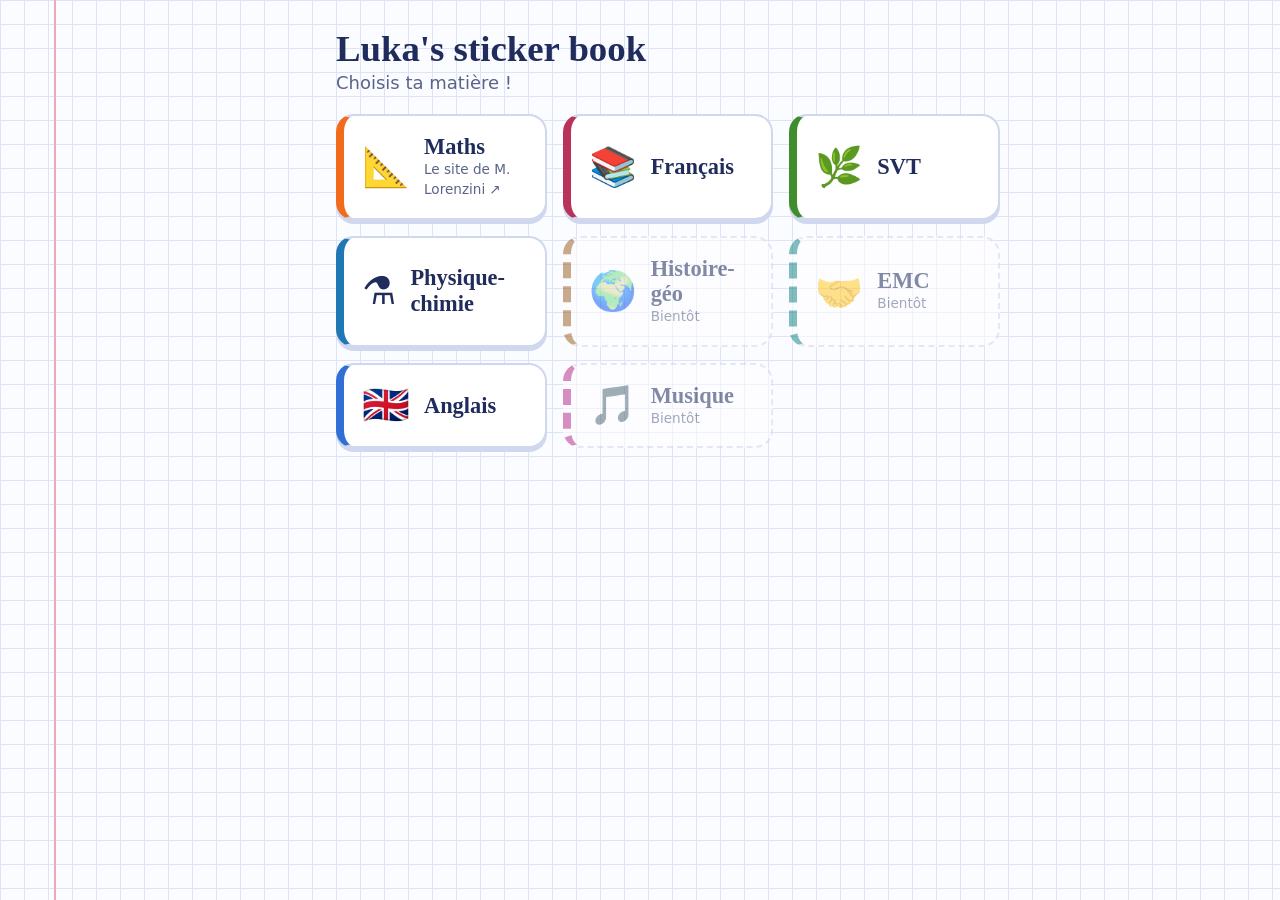
==== commit 81fa2f44: "Add files via upload" ====
--- a/index.html
+++ b/index.html
@@ -4,1409 +4,24 @@
 <meta charset="utf-8">
 <meta name="viewport" content="width=device-width, initial-scale=1">
 <title>Luka's sticker book</title>
-<style>
-:root{
-  color-scheme:light;
-  --papier:#FBFCFF; --carreau:#DCE4F5; --marge:#F2A7B6;
-  --encre:#1F2C5C; --encre-2:#5A6488; --carte:#FFFFFF; --trait:#CFD8EE;
-  --fluo:#FFE45C; --fluo-texte:#3A3000;
-  --citrouille:#F26B1D; --jungle:#1E8C5A; --ferme:#2F6FD6; --grammaire:#7A4FD6; --svt:#3E8E2E; --physique:#1F77B4; --francais:#B8325A;
-  --bon:#1E8C5A; --bon-fond:#DDF5E8; --faux:#C8342B; --faux-fond:#FDE3E1;
-  --ombre:0 3px 0 var(--trait);
-  --f-main:"Segoe Print","Bradley Hand","Comic Neue","Chalkboard SE",cursive;
-  --f-texte:"Segoe UI",system-ui,-apple-system,Roboto,sans-serif;
-}
-@media (prefers-color-scheme:dark){
-  :root{
-    color-scheme:dark;
-    --papier:#151A2E; --carreau:#212842; --marge:#6B3A4A;
-    --encre:#E8ECFA; --encre-2:#A3ABCB; --carte:#1E2440; --trait:#323A5E;
-    --fluo:#E8CC3A; --fluo-texte:#2A2200;
-    --citrouille:#FF8A45; --jungle:#3FBF84; --ferme:#6E9CF0; --grammaire:#A88BF2; --svt:#7CCB6A; --physique:#5AB0EE; --francais:#F07A9C;
-    --bon:#3FBF84; --bon-fond:#173A2C; --faux:#FF7A70; --faux-fond:#43201E;
-  }
-}
-*{box-sizing:border-box}
-html,body{margin:0}
-body{
-  min-height:100vh;color:var(--encre);font-family:var(--f-texte);font-size:18px;line-height:1.45;
-  background-color:var(--papier);
-  background-image:
-    linear-gradient(90deg,transparent 54px,var(--marge) 54px,var(--marge) 56px,transparent 56px),
-    linear-gradient(var(--carreau) 1px,transparent 1px),
-    linear-gradient(90deg,var(--carreau) 1px,transparent 1px);
-  background-size:100% 100%,24px 24px,24px 24px;
-}
-#app{max-width:760px;margin:0 auto;padding:28px 20px 60px 76px}
-@media (max-width:600px){#app{padding-left:68px;padding-right:12px}}
-h1,h2{font-family:var(--f-main);font-weight:700;margin:0;line-height:1.15}
-h1{font-size:2.3rem} h2{font-size:1.6rem}
-p{margin:0}
-button{font:inherit;color:inherit;cursor:pointer;border:0;background:none}
-button:focus-visible,input:focus-visible{outline:3px solid var(--fluo);outline-offset:3px;border-radius:12px}
-.pile{display:flex;flex-direction:column;gap:18px}
-.doux{color:var(--encre-2)}
-.fluo{background:linear-gradient(transparent 35%,var(--fluo) 35%,var(--fluo) 90%,transparent 90%);color:inherit;padding:0 4px}
-@media (prefers-color-scheme:dark){.fluo{color:var(--fluo-texte)}}
-
-.btn{display:inline-flex;align-items:center;justify-content:center;gap:8px;font-weight:700;padding:12px 20px;border-radius:14px;
-  background:var(--c,var(--ferme));color:#fff;box-shadow:0 4px 0 color-mix(in srgb,var(--c,var(--ferme)) 60%,#000);transition:transform .07s,box-shadow .07s}
-.btn:active{transform:translateY(3px);box-shadow:0 1px 0 color-mix(in srgb,var(--c,var(--ferme)) 60%,#000)}
-.btn.clair{background:var(--carte);color:var(--encre);box-shadow:0 4px 0 var(--trait);border:2px solid var(--trait)}
-.retour{font-weight:700;color:var(--encre-2);padding:4px 0;align-self:flex-start}
-
-/* accueil */
-.entete{display:flex;justify-content:space-between;align-items:flex-end;gap:16px;flex-wrap:wrap}
-.compteur{font-family:var(--f-main);font-size:1.1rem;background:var(--carte);border:2px dashed var(--trait);border-radius:14px;padding:8px 14px}
-.themes{display:grid;gap:16px}
-.theme{display:grid;grid-template-columns:auto 1fr;gap:16px;align-items:center;text-align:left;padding:16px 18px;
-  background:var(--carte);border:2px solid var(--trait);border-left:8px solid var(--c);border-radius:16px;box-shadow:var(--ombre)}
-.theme .gros{font-size:2.6rem;line-height:1}
-.theme h2{font-size:1.45rem}
-.barre{height:10px;border-radius:6px;background:var(--trait);overflow:hidden;margin-top:8px}
-.barre i{display:block;height:100%;background:var(--c);border-radius:6px}
-
-/* modes */
-.modes{display:grid;grid-template-columns:repeat(auto-fill,minmax(200px,1fr));gap:12px}
-.mode{text-align:left;padding:14px 16px;background:var(--carte);border:2px solid var(--trait);border-radius:14px;box-shadow:var(--ombre)}
-.mode b{display:block;font-size:1.05rem}
-.mode span{font-size:.9rem;color:var(--encre-2)}
-.mode.defi{border-color:var(--c);border-width:3px;grid-column:1/-1}
-
-/* exercice */
-.haut{display:flex;justify-content:space-between;align-items:center;gap:10px}
-.points{display:flex;gap:5px}
-.points i{width:12px;height:12px;border-radius:50%;background:var(--trait)}
-.points i.ok{background:var(--bon)} .points i.ko{background:var(--faux)} .points i.ici{outline:2px solid var(--encre);outline-offset:2px}
-.question{background:var(--carte);border:2px solid var(--trait);border-radius:18px;padding:26px 20px;text-align:center;box-shadow:var(--ombre)}
-.emo{font-size:4.2rem;line-height:1.1}
-.consigne{font-size:.95rem;color:var(--encre-2);margin-bottom:6px}
-.mot{font-family:var(--f-main);font-size:2rem;font-weight:700;margin-top:6px}
-.choix{display:grid;grid-template-columns:1fr 1fr;gap:10px}
-@media (max-width:480px){.choix{grid-template-columns:1fr}}
-.choix button{padding:14px;border-radius:14px;background:var(--carte);border:2px solid var(--trait);box-shadow:var(--ombre);font-weight:700;font-size:1.1rem}
-.choix button.ok{background:var(--bon-fond);border-color:var(--bon)}
-.choix button.ko{background:var(--faux-fond);border-color:var(--faux)}
-.indice{font-family:ui-monospace,Consolas,monospace;font-size:1.7rem;letter-spacing:.25em;margin-top:8px}
-.saisie{display:flex;gap:10px}
-.saisie input{flex:1;min-width:0;font:inherit;font-size:1.3rem;padding:12px 14px;border-radius:14px;border:2px solid var(--trait);background:var(--carte);color:var(--encre)}
-.retourq{border-radius:14px;padding:12px 16px;font-weight:700}
-.retourq.ok{background:var(--bon-fond);color:var(--bon)}
-.retourq.ko{background:var(--faux-fond);color:var(--faux)}
-.hp{display:inline-flex;align-items:center;gap:6px;font-weight:700;padding:8px 14px;border-radius:999px;background:var(--fluo);color:var(--fluo-texte)}
-
-/* carte retournable */
-.flip{perspective:900px;cursor:pointer}
-.flip .in{position:relative;min-height:230px;transition:transform .45s;transform-style:preserve-3d}
-.flip.vu .in{transform:rotateY(180deg)}
-.face{position:absolute;inset:0;backface-visibility:hidden;display:flex;flex-direction:column;align-items:center;justify-content:center;gap:8px;
-  background:var(--carte);border:2px solid var(--trait);border-radius:18px;box-shadow:var(--ombre);padding:16px}
-.face.dos{transform:rotateY(180deg);border-color:var(--c)}
-@media (prefers-reduced-motion:reduce){.flip .in{transition:none}}
-
-/* phrase */
-.ligne{min-height:62px;display:flex;flex-wrap:wrap;gap:8px;padding:12px;border-radius:14px;border:2px dashed var(--trait);background:var(--carte)}
-.tuiles{display:flex;flex-wrap:wrap;gap:8px;justify-content:center}
-.tuile{padding:8px 14px;border-radius:10px;background:var(--carte);border:2px solid var(--trait);box-shadow:var(--ombre);font-weight:700}
-.ligne .tuile{background:var(--fluo);color:var(--fluo-texte);border-color:transparent}
-
-/* album */
-.album{display:grid;grid-template-columns:repeat(auto-fill,minmax(110px,1fr));gap:12px}
-.sticker{aspect-ratio:1;display:flex;flex-direction:column;align-items:center;justify-content:center;gap:4px;border-radius:16px;padding:8px;text-align:center;font-size:.85rem}
-.sticker.oui{background:var(--carte);border:2px solid var(--c);box-shadow:0 4px 0 color-mix(in srgb,var(--c) 45%,transparent)}
-.sticker.oui:nth-child(3n){transform:rotate(-3deg)} .sticker.oui:nth-child(3n+1){transform:rotate(2deg)}
-.sticker.oui .e{font-size:2.6rem;line-height:1}
-.sticker.non{border:2px dashed var(--trait);color:var(--encre-2)}
-.sticker.non .e{font-size:1.6rem;font-family:var(--f-main)}
-.sticker b{font-weight:700}
-.gagne{animation:pop .5s ease-out}
-@keyframes pop{0%{transform:scale(.4) rotate(-20deg);opacity:0}70%{transform:scale(1.15) rotate(4deg)}100%{transform:scale(1) rotate(0)}}
-@media (prefers-reduced-motion:reduce){.gagne{animation:none}}
-.bilan{text-align:center}
-.bilan .score{font-family:var(--f-main);font-size:3rem}
-.nouveaux{display:flex;gap:10px;justify-content:center;flex-wrap:wrap;font-size:2.6rem}
-.pied{display:flex;gap:10px;flex-wrap:wrap;border-top:2px dashed var(--trait);padding-top:18px;margin-top:12px}
-.pied .btn{font-size:.9rem;padding:9px 14px}
-.regle{width:100%;border-collapse:collapse;background:var(--carte);border-radius:14px;overflow:hidden;font-size:.95rem}
-.regle th,.regle td{padding:8px 10px;border-bottom:1px solid var(--trait);text-align:left}
-.regle thead th{background:color-mix(in srgb,var(--c) 18%,var(--carte))}
-.note{background:var(--carte);border:2px solid var(--trait);border-left:6px solid var(--c);border-radius:12px;padding:12px 14px}
-.question .phr{font-size:1.5rem;font-weight:700;margin-top:6px}
-.question u{text-decoration-color:var(--c);text-decoration-thickness:3px;text-underline-offset:4px}
-.choix.six{grid-template-columns:repeat(3,1fr)}
-.matiere{font-family:var(--f-main);font-size:1.3rem;margin:8px 0 -4px}
-.niveaux{display:flex;gap:8px;flex-wrap:wrap;justify-content:flex-end}
-.niveaux .btn{padding:8px 14px;font-size:.95rem}
-.banque{position:sticky;top:0;z-index:2;display:flex;flex-wrap:wrap;gap:8px;justify-content:center;min-height:58px;padding:12px;border-radius:14px;
-  background:color-mix(in srgb,var(--c) 14%,var(--papier));border:2px solid var(--c)}
-.puce{padding:6px 12px;border-radius:10px;background:var(--carte);border:2px solid var(--trait);box-shadow:var(--ombre);font-weight:700;cursor:grab;font-size:1rem}
-.puce.sel{outline:3px solid var(--c);outline-offset:2px}
-.texte{background:var(--carte);border:2px solid var(--trait);border-radius:16px;padding:18px 20px;line-height:2.4;font-size:1.08rem;box-shadow:var(--ombre)}
-.trou{display:inline-block;min-width:10ch;min-height:1.9em;vertical-align:middle;border-bottom:3px dashed var(--c);border-radius:8px;padding:0 4px;cursor:pointer;line-height:1.6}
-.trou.survol{background:color-mix(in srgb,var(--c) 20%,transparent)}
-.trou.plein{border-bottom-style:solid}
-.trou .puce{box-shadow:none;background:var(--fluo);color:var(--fluo-texte);border-color:transparent;cursor:pointer}
-.trou-in{font:inherit;font-weight:700;padding:2px 8px;border:0;border-bottom:3px dashed var(--c);border-radius:8px 8px 0 0;background:color-mix(in srgb,var(--c) 8%,var(--carte));color:var(--encre);max-width:100%}
-.trou.ok,.trou-in.ok{background:var(--bon-fond);border-bottom:3px solid var(--bon)}
-.trou.ko,.trou-in.ko{background:var(--faux-fond);border-bottom:3px solid var(--faux);text-decoration:line-through}
-.trou.ok .puce,.trou.ko .puce{background:transparent;color:inherit}
-.corrige{color:var(--bon);font-weight:700;margin-left:6px}
-.corrige::before{content:"→ "}
-.fig{width:min(380px,100%);margin:6px auto 0}
-.fig img{width:100%;border-radius:14px;display:block}
-.fig img ~ svg{display:none}
-.fig svg,.mini svg{width:100%;height:auto;display:block;border-radius:12px}
-.mini{display:block;width:100%}
-.pas{display:flex;flex-wrap:wrap;gap:6px;align-items:center;font-size:.9rem;color:var(--encre-2)}
-.pas span{background:var(--carte);border:2px solid var(--c);border-radius:8px;padding:2px 8px;color:var(--encre)}
-.cle{overflow-x:auto;background:var(--carte);border:2px solid var(--trait);border-radius:16px;padding:14px;font-size:.88rem;box-shadow:var(--ombre)}
-.noeud{display:flex;flex-direction:column;gap:4px}
-.noeud>.q{font-weight:700;color:var(--encre-2);font-size:.82rem}
-.branches{display:flex;flex-direction:column;gap:8px;border-left:3px solid var(--c);padding-left:10px}
-.branche{display:flex;align-items:center;gap:8px}
-.crit{border:2px solid var(--encre);border-radius:8px;padding:4px 8px;background:var(--papier);min-width:110px;max-width:190px}
-.feuille{border:2px solid var(--c);border-radius:8px;padding:4px 10px;font-weight:700;background:color-mix(in srgb,var(--c) 15%,var(--carte));white-space:nowrap}
-.fl{color:var(--encre-2);font-weight:700}
-.crit.on,.feuille.on{background:var(--fluo);color:var(--fluo-texte);border-color:var(--fluo-texte)}
-.fl.on{color:var(--encre)}
-.toast{position:fixed;left:50%;bottom:24px;transform:translateX(-50%);background:var(--encre);color:var(--papier);padding:10px 18px;border-radius:12px;font-weight:700}
-</style>
+<link rel="stylesheet" href="commun/style.css">
 </head>
 <body>
 <main id="app" aria-live="polite"></main>
-<input type="file" id="fichier" accept=".json,application/json" hidden>
 <script>
-"use strict";
-/* ============================================================
-   CONTENU — modifier ici pour ajouter des mots ou un thème.
-   { en: "mot anglais", fr: "traduction", e: "emoji (facultatif)" }
-   ============================================================ */
-const THEMES = [
-  { id:"an", nom:"Animals", e:"🐘", c:"var(--ferme)",
-    mots:[
-      {en:"elephant",fr:"éléphant",e:"🐘"},{en:"lion",fr:"lion",e:"🦁"},{en:"monkey",fr:"singe",e:"🐒"},
-      {en:"mouse",fr:"souris",e:"🐭"},{en:"frog",fr:"grenouille",e:"🐸"},{en:"snake",fr:"serpent",e:"🐍"},
-      {en:"dog",fr:"chien",e:"🐶"},{en:"horse",fr:"cheval",e:"🐴"},{en:"turtle",fr:"tortue",e:"🐢"},
-      {en:"cow",fr:"vache",e:"🐮"},{en:"hen",fr:"poule",e:"🐔"},{en:"rooster",fr:"coq",e:"🐓"},
-      {en:"fish",fr:"poisson",e:"🐟"},{en:"goldfish",fr:"poisson rouge",e:"🐠"},{en:"cat",fr:"chat",e:"🐱"},
-      {en:"goat",fr:"chèvre",e:"🐐"},{en:"squirrel",fr:"écureuil",e:"🐿️"},{en:"rabbit",fr:"lapin",e:"🐰"},
-      {en:"bird",fr:"oiseau",e:"🐦"},{en:"chicken",fr:"poulet",e:"🐥"},{en:"duck",fr:"canard",e:"🦆"},
-      {en:"pig",fr:"cochon",e:"🐷"},{en:"bear",fr:"ours",e:"🐻"},{en:"hamster",fr:"hamster",e:"🐹"},
-      {en:"butterfly",fr:"papillon",e:"🦋"},{en:"sheep",fr:"mouton",e:"🐑"}
-    ],
-    phrases:["I have a dog","The cat is black","The frog is green"]
-  },
-  { id:"vb", nom:"Vocabox", e:"🦥", c:"var(--jungle)",
-    mots:[
-      {en:"sloth",fr:"paresseux",e:"🦥"},{en:"bear",fr:"ours",e:"🐻"},{en:"buffalo",fr:"buffle",e:"🐃"},
-      {en:"rabbit",fr:"lapin",e:"🐰"},{en:"monkey",fr:"singe",e:"🐒"},{en:"solve crimes",fr:"résoudre des crimes",e:"🔍"},
-      {en:"police officer",fr:"officier de police",e:"👮"},{en:"snake",fr:"serpent",e:"🐍"},{en:"tiger",fr:"tigre",e:"🐯"},
-      {en:"panther",fr:"panthère",e:"🐆"},{en:"wolf",fr:"loup",e:"🐺"},{en:"jungle",fr:"jungle",e:"🌴"},
-      {en:"want to",fr:"vouloir"},{en:"become",fr:"devenir"},{en:"eat",fr:"manger",e:"🍽️"},
-      {en:"protect",fr:"protéger",e:"🛡️"},{en:"about",fr:"à propos de"}
-    ],
-    phrases:["I want to become a police officer","The wolf wants to eat the rabbit","I want to protect the jungle"]
-  }
-];
-THEMES.push({ id:"tb", nom:"Grammar: to be", e:"✍️", c:"var(--grammaire)", gram:true, maitrise:5, unite:"compétences",
-  mots:[
-    {en:"amisare", fr:"am, is ou are ?", e:"🧩"}, {en:"contractee", fr:"Forme contractée", e:"✂️"},
-    {en:"pronom", fr:"Le bon pronom", e:"👤"}, {en:"negative", fr:"Forme négative", e:"🚫"},
-    {en:"question", fr:"Forme interrogative", e:"❓"}, {en:"courte", fr:"Réponses courtes", e:"💬"},
-    {en:"ordre", fr:"Mots dans l'ordre", e:"🔀"}, {en:"erreurs", fr:"Chasse aux erreurs", e:"🕵️"},
-    {en:"traduction", fr:"Traduis en anglais", e:"🇬🇧"}
-  ]});
-/* ============================================================
-   SVT — textes à trous. Écrire les mots à trouver entre [crochets].
-   [mot|autre écriture acceptée] : la 1re forme est celle affichée.
-   ============================================================ */
-THEMES.push({ id:"sv", nom:"Les espèces", matiere:"SVT", e:"🦆", c:"var(--svt)", trous:true, maitrise:2, unite:"leçons",
-  textes:[
-    {id:"espece", titre:"Qu'est-ce qu'une espèce ?", e:"🦆",
-     texte:`Deux individus font partie de la même espèce si :
-– ils partagent les mêmes [caractéristiques physiques] ;
-– ils peuvent [se reproduire] et avoir [une descendance fertile].`},
-    {id:"diversite", titre:"La diversité dans une espèce", e:"🦒",
-     texte:`Cependant, à l'intérieur d'une même espèce, il existe une diversité [intraspécifique] qui est causée par différents phénomènes :
-– [la sélection sexuelle], comme chez le canard colvert ;
-– [le comportement], comme les chants différents chez le pouillot verdâtre ;
-– l'adaptation aux contraintes de [l'environnement] selon les différentes [aires de répartition] de l'espèce, comme pour la girafe ;
-– les capacités à se camoufler face à [la pression de prédation|la prédation|la (pression) de prédation], comme celle de la grive musicienne mangeant les escargots des haies.`},
-    {id:"retenir", titre:"À retenir", e:"📌",
-     texte:`Une même espèce regroupe sous le même [nom], des êtres vivants qui [se ressemblent] et peuvent [se reproduire entre eux] pour donner une [descendance] qui à son tour pourra [se reproduire].`},
-    {id:"mots", titre:"Les 4 définitions : le mot", e:"📚",
-     texte:`[Une espèce|espèce] : groupe d'êtres vivants qui peuvent se reproduire ensemble et dont la descendance n'est pas stérile.
-[Un hybride|hybride] : être vivant issu de la fécondation de deux espèces différentes. Il est le plus souvent stérile.
-[Une race|race] : groupe d'animaux domestiques qui appartiennent à la même espèce, mais qui présentent des différences.
-[Une famille|famille] : groupe de plusieurs espèces partageant des caractères communs.`},
-    {id:"defs", titre:"Les 4 définitions : par cœur", e:"🔍",
-     texte:`Une espèce : groupe d'êtres vivants qui peuvent [se reproduire] ensemble et dont la descendance n'est pas [stérile].
-Un hybride : être vivant issu de la [fécondation] de deux [espèces différentes]. Il est le plus souvent [stérile].
-Une race : groupe d'animaux [domestiques] qui appartiennent à la [même espèce], mais qui présentent des [différences].
-Une famille : groupe de plusieurs [espèces] partageant des [caractères communs].`}
-  ]});
-THEMES.forEach(t => { if (t.trous) t.mots = t.textes.map(x => ({en:x.id, fr:x.titre, e:x.e})); });
-
-/* découpe un texte en morceaux : {txt} ou {ok:[...]} */
-function decoupe(texte){
-  const parts = []; let n = 0;
-  texte.replace(/\[([^\]]+)\]|([^\[]+)/g, (m, trou, txt) => { parts.push(trou ? {i:n++, ok:trou.split("|")} : {txt}); return ""; });
-  return parts;
-}
-const sansAccent = s => s.normalize("NFD").replace(/[\u0300-\u036f]/g, "");
-const normT = s => s.toLowerCase().replace(/[’`]/g,"'").replace(/[()]/g,"").replace(/\s+/g," ").trim();
-
-function ecranSvt(t){
-  app.innerHTML = `<div class="pile" style="--c:${t.c}">
-    <button class="retour" id="ret">← Accueil</button>
-    <div class="entete"><h1>${t.e} ${t.nom}</h1><div class="compteur">⭐ ${acquis(t)} / ${t.mots.length}</div></div>
-    <p class="doux">Facile : glisse les mots dans les trous. Difficile : tape-les toi-même. Réussis le niveau difficile sans faute pour gagner l'autocollant.</p>
-    <div class="themes">${t.textes.map(x => { const n = etat.m[t.id+":"+x.id] || 0; return `
-      <div class="theme" style="--c:${t.c};grid-template-columns:auto 1fr auto">
-        <span class="gros" aria-hidden="true">${n>=2 ? x.e : "📝"}</span>
-        <span><h2 style="font-size:1.2rem">${esc(x.titre)}</h2><span class="doux">${n>=2 ? "Maîtrisé ⭐" : n===1 ? "Facile réussi, essaie le difficile !" : "À apprendre"}</span></span>
-        <span class="niveaux"><button class="btn clair" data-t="${x.id}" data-n="facile">Facile</button><button class="btn" style="--c:${t.c}" data-t="${x.id}" data-n="dur">Difficile</button></span>
-      </div>`; }).join("")}
-    </div>
-    <button class="mode" id="alb"><b>🗂️ Mon album</b><span>Une leçon maîtrisée = un autocollant</span></button>
-  </div>`;
-  $("#ret").onclick = accueil; $("#alb").onclick = () => album(t);
-  app.querySelectorAll("[data-t]").forEach(b => b.onclick = () => trous(t, t.textes.find(x => x.id===b.dataset.t), b.dataset.n));
-}
-
-function trous(t, x, niveau){
-  const parts = decoupe(x.texte), blancs = parts.filter(p => p.ok);
-  let html = "";
-  if (niveau==="facile"){
-    const autres = melange(t.textes.filter(y => y!==x).flatMap(y => decoupe(y.texte).filter(p => p.ok).map(p => p.ok[0]))
-      .filter(m => !blancs.some(b => normT(b.ok[0])===normT(m))));
-    const pioche = melange(blancs.map(b => b.ok[0]).concat([...new Set(autres)].slice(0, 2)));
-    html = `<div class="banque" id="banque" aria-label="Mots à placer">${pioche.map((m,n) => `<button class="puce" draggable="true" id="p${n}">${esc(m)}</button>`).join("")}</div>`;
-  }
-  const corps = parts.map(p => p.txt !== undefined ? esc(p.txt).replace(/\n/g,"<br>")
-    : niveau==="facile" ? `<span class="trou" data-i="${p.i}" tabindex="0" role="button" aria-label="Trou ${p.i+1}"></span>`
-    : `<input class="trou-in" data-i="${p.i}" autocomplete="off" spellcheck="false" style="width:${Math.max(6, p.ok[0].length+2)}ch" aria-label="Trou ${p.i+1}">`).join("");
-  app.innerHTML = `<div class="pile" style="--c:${t.c}">
-    <div class="haut"><button class="retour" id="ret">← ${t.nom}</button><span class="hp">${niveau==="facile" ? "Facile" : "Difficile"}</span></div>
-    <h2>${x.e} ${esc(x.titre)}</h2>
-    <p class="doux">${niveau==="facile" ? "Glisse chaque mot dans le bon trou avec la souris (ou clique sur un mot, puis sur un trou). Attention, il y a des mots en trop !" : "Tape le mot qui manque dans chaque trou. Les majuscules ne comptent pas."}</p>
-    ${html}
-    <div class="texte">${corps}</div>
-    <div class="haut"><span></span><button class="btn" style="--c:${t.c}" id="ok">Vérifier</button></div>
-    <div id="fb"></div>
-  </div>`;
-  $("#ret").onclick = () => ecranTheme(t);
-
-  if (niveau==="facile"){
-    const banque = $("#banque"); let choisi = null;
-    const place = (puce, trou) => {
-      if (trou.firstChild) banque.appendChild(trou.firstChild);
-      trou.appendChild(puce); trou.classList.add("plein"); puce.classList.remove("sel"); choisi = null;
-    };
-    const vide = trou => { if (trou.firstChild){ banque.appendChild(trou.firstChild); trou.classList.remove("plein"); } };
-    app.querySelectorAll(".puce").forEach(p => {
-      p.ondragstart = e => { e.dataTransfer.setData("text/plain", p.id); e.dataTransfer.effectAllowed = "move"; };
-      p.onclick = e => { e.stopPropagation(); if (p.parentElement.classList.contains("trou")) { vide(p.parentElement); return; }
-        app.querySelectorAll(".puce.sel").forEach(q => q.classList.remove("sel")); p.classList.add("sel"); choisi = p; };
-    });
-    app.querySelectorAll(".trou").forEach(tr => {
-      tr.ondragover = e => { e.preventDefault(); tr.classList.add("survol"); };
-      tr.ondragleave = () => tr.classList.remove("survol");
-      tr.ondrop = e => { e.preventDefault(); tr.classList.remove("survol"); const p = document.getElementById(e.dataTransfer.getData("text/plain"));
-        if (p){ const ancien = p.parentElement; place(p, tr); if (ancien.classList.contains("trou") && ancien!==tr) ancien.classList.remove("plein"); } };
-      const act = () => choisi ? place(choisi, tr) : vide(tr);
-      tr.onclick = act; tr.onkeydown = e => { if (e.key==="Enter"||e.key===" "){ e.preventDefault(); act(); } };
-    });
-    banque.ondragover = e => e.preventDefault();
-    banque.ondrop = e => { e.preventDefault(); const p = document.getElementById(e.dataTransfer.getData("text/plain"));
-      if (p && p.parentElement.classList.contains("trou")) vide(p.parentElement); };
-  } else {
-    const ins = [...app.querySelectorAll(".trou-in")]; ins[0].focus();
-    ins.forEach((inp, n) => inp.onkeydown = e => { if (e.key==="Enter"){ e.preventDefault(); n < ins.length-1 ? ins[n+1].focus() : $("#ok").click(); } });
-  }
-
-  $("#ok").onclick = () => {
-    let bons = 0, accents = false;
-    const reps = blancs.map(b => {
-      const z = app.querySelector(`[data-i="${b.i}"]`);
-      return niveau==="facile" ? (z.textContent || "") : z.value;
-    });
-    if (reps.some(r => !r.trim())) { toast("Il reste des trous à remplir"); return; }
-    blancs.forEach((b, n) => {
-      const z = app.querySelector(`[data-i="${b.i}"]`), r = normT(reps[n]);
-      const art = v => v.replace(/^(le |la |les |l'|un |une |des )/,"");
-      let juste = b.ok.some(o => normT(o)===r || (niveau==="dur" && art(normT(o))===art(r)));
-      if (!juste && niveau==="dur" && b.ok.some(o => sansAccent(normT(o))===sansAccent(r))) { juste = true; accents = true; }
-      z.classList.remove("plein"); z.classList.add(juste ? "ok" : "ko");
-      if (juste) bons++;
-      else z.insertAdjacentHTML("afterend", `<span class="corrige">${esc(b.ok[0])}</span>`);
-      if (niveau==="dur") z.disabled = true;
-    });
-    app.querySelectorAll(".puce").forEach(p => p.disabled = true);
-    $("#ok").remove();
-    const parfait = bons===blancs.length, cle = t.id+":"+x.id, avant = etat.m[cle] || 0;
-    let gagne = false;
-    if (parfait){ const val = niveau==="dur" ? 2 : 1; if (val > avant){ etat.m[cle] = val; sauver(); gagne = val===2; } }
-    $("#fb").innerHTML = `<div class="pile">
-      <div class="retourq ${parfait?"ok":"ko"}">${bons} / ${blancs.length} ${parfait ? (gagne ? `Bravo, nouvel autocollant : <span class="gagne" style="display:inline-block">${x.e}</span>` : "Bravo, sans faute !") : "Les bonnes réponses sont écrites en vert à côté des erreurs."}
-      ${accents ? `<br><span style="font-weight:400">💡 Attention aux accents : c'est compté juste, mais regarde bien l'orthographe dans ta leçon.</span>` : ""}</div>
-      <div class="haut" style="justify-content:flex-end;flex-wrap:wrap;gap:10px">
-        <button class="btn clair" id="encore">Recommencer</button>
-        ${niveau==="facile" && parfait ? `<button class="btn" style="--c:${t.c}" id="dur">Passer au difficile →</button>` : `<button class="btn" style="--c:${t.c}" id="liste">Autres leçons</button>`}
-      </div></div>`;
-    $("#encore").onclick = () => trous(t, x, niveau);
-    if ($("#dur")) $("#dur").onclick = () => trous(t, x, "dur");
-    if ($("#liste")) $("#liste").onclick = () => ecranTheme(t);
-  };
-}
-
-/* ============================================================
-   DESSINS des animaux (SVG fait maison, 200 x 140).
-   Pour utiliser une vraie photo : mettre un fichier photos/<id>.jpg
-   à côté de ce fichier HTML, la photo remplace alors le dessin.
-   ============================================================ */
-const DESSINS = (() => {
-  const K = 'stroke="#2b2b2b" stroke-width="2" stroke-linejoin="round" stroke-linecap="round"';
-  const svg = (c, fond="#EAF4FB") => `<svg viewBox="0 0 200 140" xmlns="http://www.w3.org/2000/svg" role="img"><rect width="200" height="140" rx="14" fill="${fond}"/>${c}</svg>`;
-  const sol = `<rect y="118" width="200" height="22" fill="#CBB89A"/>`;
-  const herbe = `<rect y="118" width="200" height="22" fill="#9CC97A"/>`;
-  const eau = `<rect y="0" width="200" height="140" rx="14" fill="#BFE3F2"/>`;
-  /* pattes d'insecte vues de dessus : n de chaque côté, réparties sur [y1,y2] autour de x */
-  function pattes(n, x, y1, y2, larg, long){
-    let s = "";
-    for (let i=0;i<n;i++){
-      const y = n===1 ? y1 : y1 + (y2-y1)*i/(n-1), dy = (i-(n-1)/2)*6;
-      s += `<path d="M${x-larg} ${y} l${-long*.6} ${dy-6} l${-long*.4} ${dy+4}" fill="none" ${K}/>`;
-      s += `<path d="M${x+larg} ${y} l${long*.6} ${dy-6} l${long*.4} ${dy+4}" fill="none" ${K}/>`;
-    }
-    return s;
-  }
-  const D = {};
-
-  /* ---------- petites bêtes ---------- */
-  D.escargot = svg(`${sol}
-    <path d="M24 118 Q30 94 58 96 L150 104 Q176 108 180 118 Z" fill="#C9B08F" ${K}/>
-    <path d="M40 98 L28 66 M48 97 L44 64 M34 104 L18 94 M38 101 L24 88" fill="none" ${K}/>
-    <circle cx="28" cy="64" r="4" fill="#2b2b2b"/><circle cx="44" cy="62" r="4" fill="#2b2b2b"/>
-    <circle cx="112" cy="72" r="38" fill="#C98A3C" ${K}/>
-    <path d="M112 72 m-4 0 a4 4 0 1 1 8 0 a10 10 0 1 1 -18 2 a18 18 0 1 1 30 -12 a28 28 0 1 1 -42 -10" fill="none" ${K}/>`);
-  D.limace = svg(`${sol}
-    <path d="M22 118 Q24 92 60 92 L160 102 Q190 108 176 118 Z" fill="#8A6A48" ${K}/>
-    <ellipse cx="78" cy="98" rx="32" ry="10" fill="#76583A" ${K}/>
-    <circle cx="70" cy="99" r="3" fill="#3b2a18"/>
-    <path d="M36 96 L24 64 M44 94 L40 62 M30 102 L14 92 M34 99 L20 86" fill="none" ${K}/>
-    <circle cx="24" cy="62" r="4" fill="#2b2b2b"/><circle cx="40" cy="60" r="4" fill="#2b2b2b"/>`);
-  D["ver-de-terre"] = svg(`${sol}
-    <path d="M18 92 C46 54 78 126 108 90 S166 64 184 96" fill="none" stroke="#2b2b2b" stroke-width="18" stroke-linecap="round"/>
-    <path d="M18 92 C46 54 78 126 108 90 S166 64 184 96" fill="none" stroke="#E39A97" stroke-width="14" stroke-linecap="round"/>
-    <path d="M18 92 C46 54 78 126 108 90 S166 64 184 96" fill="none" stroke="#B9676A" stroke-width="14" stroke-dasharray="1.5 6"/>
-    <path d="M58 88 C64 96 70 104 76 106" fill="none" stroke="#C97A78" stroke-width="15"/>`);
-  D.papillon = svg(`
-    <path d="M100 56 C64 8 18 24 34 68 Q58 80 100 70 Z" fill="#F2A33A" ${K}/>
-    <path d="M100 56 C136 8 182 24 166 68 Q142 80 100 70 Z" fill="#F2A33A" ${K}/>
-    <path d="M100 72 C70 74 46 92 60 114 Q82 120 100 90 Z" fill="#E36A2E" ${K}/>
-    <path d="M100 72 C130 74 154 92 140 114 Q118 120 100 90 Z" fill="#E36A2E" ${K}/>
-    <circle cx="56" cy="44" r="7" fill="#2b2b2b"/><circle cx="144" cy="44" r="7" fill="#2b2b2b"/>
-    <circle cx="70" cy="98" r="5" fill="#FFF3C4" ${K}/><circle cx="130" cy="98" r="5" fill="#FFF3C4" ${K}/>
-    <ellipse cx="100" cy="74" rx="5" ry="30" fill="#4a3426" ${K}/>
-    ${pattes(3, 100, 66, 84, 4, 16)}
-    <path d="M98 46 Q90 26 84 20 M102 46 Q110 26 116 20" fill="none" ${K}/>
-    <circle cx="84" cy="20" r="3" fill="#2b2b2b"/><circle cx="116" cy="20" r="3" fill="#2b2b2b"/>`);
-  D.coccinelle = svg(`${herbe}
-    ${pattes(3, 100, 62, 98, 30, 22)}
-    <path d="M86 34 Q78 20 70 16 M114 34 Q122 20 130 16" fill="none" ${K}/>
-    <path d="M78 40 A22 16 0 0 1 122 40 Z" fill="#2b2b2b" ${K}/>
-    <circle cx="92" cy="34" r="3" fill="#fff"/><circle cx="108" cy="34" r="3" fill="#fff"/>
-    <ellipse cx="100" cy="80" rx="40" ry="42" fill="#D9322B" ${K}/>
-    <path d="M100 38 L100 122" ${K}/>
-    <circle cx="80" cy="62" r="7" fill="#2b2b2b"/><circle cx="120" cy="62" r="7" fill="#2b2b2b"/>
-    <circle cx="78" cy="94" r="7" fill="#2b2b2b"/><circle cx="122" cy="94" r="7" fill="#2b2b2b"/>
-    <circle cx="100" cy="46" r="7" fill="#2b2b2b"/>`);
-  D.fourmi = svg(`${sol}
-    ${pattes(3, 100, 54, 70, 6, 34)}
-    <path d="M95 22 Q90 10 82 4 M105 22 Q110 10 118 4" fill="none" ${K}/>
-    <circle cx="100" cy="32" r="12" fill="#5A2E1B" ${K}/>
-    <ellipse cx="100" cy="62" rx="8" ry="16" fill="#5A2E1B" ${K}/>
-    <circle cx="100" cy="82" r="4" fill="#5A2E1B" ${K}/>
-    <ellipse cx="100" cy="104" rx="16" ry="20" fill="#5A2E1B" ${K}/>`);
-  D.araignee = svg(`
-    <path d="M100 0 L100 46" stroke="#999" stroke-width="1"/>
-    ${pattes(4, 100, 50, 68, 10, 46)}
-    <ellipse cx="100" cy="58" rx="16" ry="14" fill="#3B3B3B" ${K}/>
-    <ellipse cx="100" cy="96" rx="24" ry="28" fill="#4E4E4E" ${K}/>
-    <path d="M100 78 l-8 10 l8 10 l8 -10 Z" fill="#C9B08F"/>
-    <circle cx="95" cy="50" r="2.5" fill="#fff"/><circle cx="105" cy="50" r="2.5" fill="#fff"/>`);
-  D.cloporte = svg(`${sol}
-    ${pattes(7, 100, 42, 102, 26, 14)}
-    <path d="M90 26 Q80 14 70 12 M110 26 Q120 14 130 12" fill="none" ${K}/>
-    <ellipse cx="100" cy="72" rx="30" ry="48" fill="#8C8F96" ${K}/>
-    ${[0,1,2,3,4,5,6,7].map(i => `<path d="M${74+Math.abs(i-3.5)*1.5} ${38+i*9} Q100 ${42+i*9} ${126-Math.abs(i-3.5)*1.5} ${38+i*9}" fill="none" stroke="#5f6268" stroke-width="2"/>`).join("")}`);
-  D["mille-pattes"] = svg(`${sol}
-    ${Array.from({length:22}, (_,i) => { const x = 22+i*7.4, y = 74+Math.sin(i/3)*10;
-      return `<path d="M${x} ${y-6} l-2 -12 M${x} ${y-6} l2 -12 M${x} ${y+6} l-2 12 M${x} ${y+6} l2 12" stroke="#2b2b2b" stroke-width="1.5" stroke-linecap="round"/>`; }).join("")}
-    ${Array.from({length:22}, (_,i) => `<circle cx="${22+i*7.4}" cy="${74+Math.sin(i/3)*10}" r="7" fill="#6B3B22" stroke="#2b2b2b" stroke-width="1.5"/>`).join("")}
-    <path d="M18 70 Q8 56 4 54 M18 76 Q8 70 2 72" fill="none" ${K}/>`);
-
-  /* ---------- vertébrés ---------- */
-  const poils = (x,y,n,l=6) => Array.from({length:n}, (_,i) => `<path d="M${x+i*7} ${y+(i%2)*4} l3 ${l}" stroke="#00000055" stroke-width="1.5"/>`).join("");
-  const ecailles = (x,y,cols,rows,r=5,col="#00000040") => { let s=""; for(let j=0;j<rows;j++) for(let i=0;i<cols;i++)
-    s += `<path d="M${x+i*r*2+(j%2)*r} ${y+j*r*1.4} a${r} ${r} 0 0 0 ${r*2} 0" fill="none" stroke="${col}" stroke-width="1.3"/>`; return s; };
-
-  D["chauve-souris"] = svg(`
-    <path d="M100 52 L60 40 L20 58 Q30 70 26 84 Q40 76 50 88 Q60 78 72 90 Q80 78 98 84 Z" fill="#5B4A44" ${K}/>
-    <path d="M100 52 L140 40 L180 58 Q170 70 174 84 Q160 76 150 88 Q140 78 128 90 Q120 78 102 84 Z" fill="#5B4A44" ${K}/>
-    <path d="M60 40 L26 84 M60 40 L50 88 M60 40 L72 90 M140 40 L174 84 M140 40 L150 88 M140 40 L128 90" stroke="#2b2b2b" stroke-width="1.5"/>
-    <ellipse cx="100" cy="72" rx="15" ry="24" fill="#7A6158" ${K}/>
-    ${poils(90,58,4,8)}${poils(90,74,4,8)}
-    <circle cx="100" cy="44" r="12" fill="#7A6158" ${K}/>
-    <path d="M90 36 L86 20 L96 32 M110 36 L114 20 L104 32" fill="#7A6158" ${K}/>
-    <circle cx="95" cy="43" r="2.5" fill="#111"/><circle cx="105" cy="43" r="2.5" fill="#111"/>`, "#2E3A5C");
-  D.phoque = svg(`${eau}<rect y="104" width="200" height="36" fill="#D8CBB0"/>
-    <path d="M30 104 Q24 70 56 62 Q92 52 130 70 Q160 84 178 98 L190 92 L186 108 L172 106 Q120 112 30 104 Z" fill="#8E9BA6" ${K}/>
-    ${[50,70,90,110,130].map(x => `<circle cx="${x}" cy="${86+(x%3)*4}" r="3" fill="#5f6b75"/>`).join("")}
-    ${poils(44,74,14,5)}
-    <path d="M80 100 Q86 116 100 116 Q96 104 92 98" fill="#7C8994" ${K}/>
-    <circle cx="44" cy="74" r="3.5" fill="#111"/><circle cx="32" cy="84" r="3" fill="#111"/>
-    <path d="M32 88 l-14 -2 M32 90 l-14 4" stroke="#2b2b2b" stroke-width="1"/>`);
-  D.renard = svg(`${herbe}
-    <path d="M150 74 Q186 70 192 46 Q186 86 152 92 Z" fill="#E07A2F" ${K}/>
-    <path d="M186 58 Q194 48 192 42 Q184 54 180 62 Z" fill="#fff" ${K}/>
-    <path d="M62 120 L66 92 M82 120 L82 94 M132 120 L130 92 M148 120 L150 90" stroke="#2b2b2b" stroke-width="7" stroke-linecap="round"/>
-    <path d="M60 70 Q100 56 152 70 Q158 92 136 96 L70 96 Q54 92 60 70 Z" fill="#E07A2F" ${K}/>
-    ${poils(76,66,9,7)}
-    <path d="M62 72 L40 66 L18 76 L40 86 Q56 88 66 84 Z" fill="#E07A2F" ${K}/>
-    <path d="M18 76 L40 86 Q30 88 22 82 Z" fill="#fff"/>
-    <path d="M40 66 L44 46 L54 66 M52 68 L58 50 L64 70" fill="#E07A2F" ${K}/>
-    <circle cx="36" cy="72" r="2.8" fill="#111"/><circle cx="18" cy="76" r="3" fill="#111"/>`);
-  D["mesange"] = svg(`
-    <path d="M10 104 Q100 96 190 110" stroke="#7a5230" stroke-width="7" fill="none" stroke-linecap="round"/>
-    <path d="M118 74 L170 90 L160 98 L116 86 Z" fill="#5E7F9A" ${K}/>
-    <ellipse cx="100" cy="74" rx="32" ry="26" fill="#F2D33A" ${K}/>
-    <path d="M100 52 Q96 76 100 98" stroke="#1d1d1d" stroke-width="7" fill="none"/>
-    <path d="M100 62 Q130 58 136 82 Q120 92 104 84 Z" fill="#6E8FA8" ${K}/>
-    <path d="M110 66 l16 4 M110 74 l18 2" stroke="#ffffff99" stroke-width="2"/>
-    <circle cx="74" cy="48" r="20" fill="#1d1d1d" ${K}/>
-    <ellipse cx="72" cy="54" rx="11" ry="8" fill="#fff"/>
-    <path d="M56 46 L44 50 L56 52 Z" fill="#2b2b2b" ${K}/>
-    <circle cx="66" cy="44" r="2.5" fill="#fff"/>
-    <path d="M92 98 l-4 8 M104 98 l2 8" stroke="#2b2b2b" stroke-width="2.5"/>`);
-  D.manchot = svg(`<rect y="112" width="200" height="28" fill="#F4F7FA"/>
-    <path d="M100 18 Q132 22 134 70 Q136 108 118 118 L82 118 Q64 108 66 70 Q68 22 100 18 Z" fill="#1f2328" ${K}/>
-    <path d="M100 42 Q120 48 120 80 Q120 108 108 116 L92 116 Q80 108 80 80 Q80 48 100 42 Z" fill="#fff"/>
-    <path d="M70 58 Q50 80 54 100 Q64 90 72 78 Z M130 58 Q150 80 146 100 Q136 90 128 78 Z" fill="#1f2328" ${K}/>
-    <path d="M92 34 L76 40 L92 42 Z" fill="#F29A2E" ${K}/>
-    <circle cx="96" cy="32" r="2.5" fill="#fff"/>
-    <path d="M84 118 l-8 4 l14 0 M116 118 l8 4 l-14 0" fill="#F29A2E" ${K}/>`, "#D9EEF7");
-  D.truite = svg(`${eau}
-    <path d="M30 70 Q80 36 140 60 L176 40 L170 70 L178 100 L140 80 Q80 104 30 70 Z" fill="#9AA77A" ${K}/>
-    <path d="M40 74 Q90 92 140 76 Q90 86 40 74 Z" fill="#E8B4A8"/>
-    ${ecailles(62,58,9,3,4)}
-    ${[[70,58],[88,52],[104,62],[120,56],[96,72],[128,68],[78,70]].map(([x,y]) => `<circle cx="${x}" cy="${y}" r="2.5" fill="#3a2a1a"/>`).join("")}
-    <path d="M96 50 L104 38 L116 48 Z M88 88 L96 100 L104 88 Z" fill="#8A976A" ${K}/>
-    <circle cx="44" cy="64" r="4" fill="#fff" ${K}/><circle cx="44" cy="64" r="2" fill="#111"/>
-    <path d="M56 58 Q62 70 56 80" fill="none" ${K}/>`);
-  D.lezard = svg(`<rect width="200" height="140" rx="14" fill="#E3D3B4"/>
-    <path d="M104 92 Q140 120 190 104" fill="none" stroke="#2b2b2b" stroke-width="12" stroke-linecap="round"/>
-    <path d="M104 92 Q140 120 190 104" fill="none" stroke="#7A9A4A" stroke-width="8" stroke-linecap="round"/>
-    <path d="M70 58 L52 44 L44 50 M70 82 L50 98 L44 92 M108 60 L126 46 L134 52 M108 86 L126 100 L134 94" fill="none" stroke="#2b2b2b" stroke-width="5"/>
-    <ellipse cx="90" cy="72" rx="26" ry="16" fill="#7A9A4A" ${K}/>
-    ${ecailles(70,62,4,3,4,"#00000045")}
-    <path d="M64 66 Q40 56 26 72 Q40 88 64 78 Z" fill="#7A9A4A" ${K}/>
-    <circle cx="40" cy="66" r="2.5" fill="#111"/><circle cx="40" cy="78" r="2.5" fill="#111"/>`);
-  D.couleuvre = svg(`<rect width="200" height="140" rx="14" fill="#E3D3B4"/>
-    <path d="M178 112 C140 120 120 92 140 74 S150 30 100 40 S40 92 60 108 S30 116 24 102" fill="none" stroke="#2b2b2b" stroke-width="18" stroke-linecap="round"/>
-    <path d="M178 112 C140 120 120 92 140 74 S150 30 100 40 S40 92 60 108 S30 116 24 102" fill="none" stroke="#7E8B55" stroke-width="14" stroke-linecap="round"/>
-    <path d="M178 112 C140 120 120 92 140 74 S150 30 100 40 S40 92 60 108 S30 116 24 102" fill="none" stroke="#5C6A38" stroke-width="14" stroke-dasharray="2 5"/>
-    <ellipse cx="22" cy="98" rx="12" ry="9" fill="#7E8B55" ${K}/>
-    <circle cx="18" cy="94" r="2.2" fill="#111"/>
-    <path d="M10 100 l-6 2 l-2 -3 M4 102 l-3 3" stroke="#C0392B" stroke-width="1.5" fill="none"/>`);
-  D.grenouille = svg(`${herbe}
-    <path d="M58 108 Q30 112 34 92 Q46 86 64 96 M142 108 Q170 112 166 92 Q154 86 136 96" fill="#5DAA4A" ${K}/>
-    <ellipse cx="100" cy="88" rx="44" ry="30" fill="#6CBF55" ${K}/>
-    <path d="M74 108 l-10 12 M126 108 l10 12" stroke="#2b2b2b" stroke-width="6" stroke-linecap="round"/>
-    <circle cx="80" cy="60" r="12" fill="#6CBF55" ${K}/><circle cx="120" cy="60" r="12" fill="#6CBF55" ${K}/>
-    <circle cx="80" cy="58" r="6" fill="#111"/><circle cx="120" cy="58" r="6" fill="#111"/>
-    <path d="M80 82 Q100 94 120 82" fill="none" ${K}/>
-    <circle cx="96" cy="100" r="4" fill="#4E9A3E"/><circle cx="112" cy="96" r="3" fill="#4E9A3E"/>`);
-  D.salamandre = svg(`<rect width="200" height="140" rx="14" fill="#B7A27E"/>
-    <path d="M118 74 Q160 70 190 96" fill="none" stroke="#2b2b2b" stroke-width="14" stroke-linecap="round"/>
-    <path d="M118 74 Q160 70 190 96" fill="none" stroke="#1b1b1b" stroke-width="10" stroke-linecap="round"/>
-    <path d="M60 64 L46 46 M60 84 L44 104 M110 66 L126 48 M110 84 L124 104" stroke="#1b1b1b" stroke-width="8" stroke-linecap="round"/>
-    <ellipse cx="86" cy="74" rx="34" ry="15" fill="#1b1b1b" ${K}/>
-    <ellipse cx="44" cy="74" rx="16" ry="12" fill="#1b1b1b" ${K}/>
-    ${[[40,68,4],[48,80,3],[66,66,5],[80,82,4],[96,64,5],[110,80,4],[134,72,4],[156,76,3],[172,84,3]].map(([x,y,r]) => `<circle cx="${x}" cy="${y}" r="${r}" fill="#F5C518"/>`).join("")}
-    <circle cx="36" cy="72" r="2.2" fill="#555"/>`);
-  return D;
-})();
-
-/* ============================================================
-   SVT — CLÉS DE DÉTERMINATION
-   Chaque nœud : { q: "question", opts: [ { t:"critère", n: nœud suivant } ou { t:"critère", a:"id de l'animal" } ] }
-   ============================================================ */
-const ANIMAUX = {
-  "escargot":{nom:"Escargot"}, "limace":{nom:"Limace"}, "ver-de-terre":{nom:"Ver de terre"},
-  "papillon":{nom:"Papillon"}, "coccinelle":{nom:"Coccinelle"}, "fourmi":{nom:"Fourmi"},
-  "araignee":{nom:"Araignée"}, "cloporte":{nom:"Cloporte"}, "mille-pattes":{nom:"Mille-pattes", alt:["mille pattes"]},
-  "chauve-souris":{nom:"Chauve-souris", alt:["chauve souris"]}, "phoque":{nom:"Phoque"}, "renard":{nom:"Renard"},
-  "mesange":{nom:"Mésange charbonnière", alt:["mésange"]}, "manchot":{nom:"Manchot"},
-  "truite":{nom:"Truite"}, "lezard":{nom:"Lézard"}, "couleuvre":{nom:"Couleuvre", alt:["serpent"]},
-  "grenouille":{nom:"Grenouille"}, "salamandre":{nom:"Salamandre", alt:["salamandre tachetée"]}
-};
-const CLES = [
-  { id:"betes", titre:"Les petites bêtes du jardin", e:"🐞",
-    racine:{ q:"Combien a-t-il de pattes ?", opts:[
-      {t:"Pas de pattes", n:{ q:"A-t-il une coquille ?", opts:[
-        {t:"Avec une coquille", a:"escargot"},
-        {t:"Sans coquille", n:{ q:"A-t-il des tentacules ?", opts:[
-          {t:"4 tentacules sur la tête", a:"limace"},
-          {t:"Pas de tentacules, corps formé d'anneaux", a:"ver-de-terre"} ]}} ]}},
-      {t:"6 pattes", n:{ q:"Comment sont ses ailes ?", opts:[
-        {t:"2 paires de grandes ailes colorées", a:"papillon"},
-        {t:"Ailes dures (élytres) rouges à points noirs", a:"coccinelle"},
-        {t:"Pas d'ailes", a:"fourmi"} ]}},
-      {t:"8 pattes", a:"araignee"},
-      {t:"14 pattes", a:"cloporte"},
-      {t:"Plus de 30 pattes", a:"mille-pattes"} ]}},
-  { id:"vertebres", titre:"Les vertébrés", e:"🦊",
-    racine:{ q:"Sa peau est couverte de…", opts:[
-      {t:"Poils", n:{ q:"Comment sont ses membres ?", opts:[
-        {t:"Membres avant transformés en ailes de peau", a:"chauve-souris"},
-        {t:"Membres en forme de nageoires", a:"phoque"},
-        {t:"4 pattes pour marcher", a:"renard"} ]}},
-      {t:"Plumes", n:{ q:"Peut-il voler ?", opts:[
-        {t:"Ailes qui lui permettent de voler", a:"mesange"},
-        {t:"Ailes en forme de nageoires : il ne vole pas", a:"manchot"} ]}},
-      {t:"Écailles", n:{ q:"Comment sont ses membres ?", opts:[
-        {t:"Des nageoires", a:"truite"},
-        {t:"4 pattes", a:"lezard"},
-        {t:"Pas de membres", a:"couleuvre"} ]}},
-      {t:"Peau nue et humide", n:{ q:"Adulte, a-t-il une queue ?", opts:[
-        {t:"Pas de queue", a:"grenouille"},
-        {t:"Une queue", a:"salamandre"} ]}} ]}}
-];
-const feuilles = n => n.opts.flatMap(o => o.a ? [o.a] : feuilles(o.n));
-CLES.forEach(c => c.animaux = feuilles(c.racine));
-function chemin(n, id){ for (const o of n.opts){ if (o.a===id) return [o]; if (o.n){ const r = chemin(o.n, id); if (r) return [o, ...r]; } } return null; }
-
-THEMES.push({ id:"cl", nom:"Clés de détermination", matiere:"SVT", e:"🔑", c:"var(--svt)", cle:true, maitrise:2, unite:"animaux",
-  mots: CLES.flatMap(c => c.animaux).map(id => ({en:id, fr:ANIMAUX[id].nom})) });
-
-const figure = id => `<div class="fig"><img src="photos/${id}.jpg" alt="" onerror="this.remove()">${DESSINS[id]}</div>`;
-
-function arbre(n, surligne){
-  return `<div class="noeud"><div class="q">${esc(n.q)}</div><div class="branches">${n.opts.map(o => {
-    const on = surligne && surligne.includes(o);
-    return `<div class="branche"><div class="crit ${on?"on":""}">${esc(o.t)}</div><span class="fl ${on?"on":""}" aria-hidden="true">→</span>${o.n ? arbre(o.n, surligne) : `<div class="feuille ${on?"on":""}">${esc(ANIMAUX[o.a].nom)}</div>`}</div>`;
-  }).join("")}</div></div>`;
-}
-
-function ecranCles(t){
-  app.innerHTML = `<div class="pile" style="--c:${t.c}">
-    <button class="retour" id="ret">← Accueil</button>
-    <div class="entete"><h1>🔑 Clés de détermination</h1><div class="compteur">⭐ ${acquis(t)} / ${t.mots.length}</div></div>
-    <p class="doux">Facile : on te pose les questions de la clé une par une. Difficile : tu lis la clé tout seul et tu écris le nom de l'animal. Réussis le difficile pour gagner l'autocollant de l'animal.</p>
-    <div class="themes">${CLES.map(c => { const n = c.animaux.filter(id => niv(t,{en:id})>=2).length; return `
-      <div class="theme" style="--c:${t.c};grid-template-columns:auto 1fr auto">
-        <span class="gros" aria-hidden="true">${c.e}</span>
-        <span><h2 style="font-size:1.2rem">${esc(c.titre)}</h2><span class="doux">${n} / ${c.animaux.length} animaux trouvés</span></span>
-        <span class="niveaux"><button class="btn clair" data-c="${c.id}" data-n="voir">Voir la clé</button><button class="btn clair" data-c="${c.id}" data-n="facile">Facile</button><button class="btn" style="--c:${t.c}" data-c="${c.id}" data-n="dur">Difficile</button></span>
-      </div>`; }).join("")}
-    </div>
-    <button class="mode" id="alb"><b>🗂️ Mon album</b><span>Un animal identifié sans aide = un autocollant</span></button>
-  </div>`;
-  $("#ret").onclick = accueil; $("#alb").onclick = () => album(t);
-  app.querySelectorAll("[data-c]").forEach(b => b.onclick = () => {
-    const c = CLES.find(x => x.id===b.dataset.c);
-    if (b.dataset.n==="voir") return voirCle(t, c);
-    identifie({ t, c, niveau:b.dataset.n, qs:melange(c.animaux), i:0, res:[], nouveaux:[] });
-  });
-}
-
-function voirCle(t, c){
-  app.innerHTML = `<div class="pile" style="--c:${t.c}">
-    <button class="retour" id="ret">← Clés de détermination</button>
-    <h1>${c.e} ${esc(c.titre)}</h1>
-    <p class="doux">On lit la clé de gauche à droite : à chaque étape, on choisit la case qui correspond à l'animal observé.</p>
-    <div class="cle">${arbre(c.racine)}</div>
-    <div class="album">${c.animaux.map(id => `<div class="sticker oui" style="aspect-ratio:auto"><span class="mini">${DESSINS[id]}</span><b>${esc(ANIMAUX[id].nom)}</b></div>`).join("")}</div>
-  </div>`;
-  $("#ret").onclick = () => ecranTheme(t);
-}
-
-function entCle(s){
-  return `<div class="haut"><button class="retour" id="ret">← Clés</button>
-    <div class="points">${s.qs.map((q,n) => `<i class="${n<s.res.length ? (s.res[n]?"ok":"ko") : (n===s.i?"ici":"")}"></i>`).join("")}</div></div>`;
-}
-
-function identifie(s){
-  const id = s.qs[s.i], t = s.t;
-  if (s.niveau==="facile"){
-    let noeud = s.c.racine, erreurs = 0, pas = [];
-    const etape = () => {
-      app.innerHTML = `<div class="pile" style="--c:${t.c}">${entCle(s)}
-        <div class="question"><p class="consigne">Observe bien cet animal et suis la clé « ${esc(s.c.titre)} »</p>${figure(id)}</div>
-        ${pas.length ? `<div class="pas">${pas.map(p => `<span>${esc(p)}</span>`).join(" → ")}</div>` : ""}
-        <h2 style="font-size:1.3rem">${esc(noeud.q)}</h2>
-        <div class="choix">${noeud.opts.map((o,n) => `<button data-o="${n}">${esc(o.t)}</button>`).join("")}</div>
-        <div id="fb"></div></div>`;
-      $("#ret").onclick = () => ecranTheme(t);
-      const bon = chemin(noeud, id)[0];
-      app.querySelectorAll("[data-o]").forEach(b => b.onclick = () => {
-        const o = noeud.opts[+b.dataset.o];
-        if (o!==bon){ erreurs++; b.classList.add("ko"); b.disabled = true;
-          $("#fb").innerHTML = `<div class="retourq ko">Ce n'est pas ça. Regarde encore le dessin et essaie une autre case.</div>`; return; }
-        pas.push(o.t);
-        if (o.n){ noeud = o.n; etape(); return; }
-        app.querySelectorAll("[data-o]").forEach(x => x.disabled = true); b.classList.add("ok");
-        const juste = erreurs===0; s.res.push(juste);
-        if (juste){ const k2 = t.id+":"+id; if ((etat.m[k2]||0) < 1){ etat.m[k2] = 1; sauver(); } }
-        $("#fb").innerHTML = `<div class="pile"><div class="retourq ${juste?"ok":"ko"}">C'est : ${esc(ANIMAUX[id].nom)} ! ${juste ? "Sans erreur, bravo." : "Trouvé, avec un peu d'aide."}</div>
-          <button class="btn" style="--c:${t.c};align-self:flex-end" id="next">${s.i===s.qs.length-1 ? "Voir mon score" : "Animal suivant →"}</button></div>`;
-        suite(s);
-      });
-    };
-    etape();
-  } else {
-    app.innerHTML = `<div class="pile" style="--c:${t.c}">${entCle(s)}
-      <div class="question"><p class="consigne">Utilise la clé pour trouver le nom de cet animal, puis écris-le</p>${figure(id)}</div>
-      <div class="cle" id="cle">${arbre(s.c.racine)}</div>
-      <div class="saisie"><input id="rep" autocomplete="off" spellcheck="false" placeholder="Nom de l'animal…" aria-label="Nom de l'animal"><button class="btn" style="--c:${t.c}" id="ok">Valider</button></div>
-      <div id="fb"></div></div>`;
-    $("#ret").onclick = () => ecranTheme(t);
-    const inp = $("#rep"); inp.focus();
-    const valide = () => {
-      if (!inp.value.trim()) return;
-      inp.disabled = true; $("#ok").disabled = true;
-      const a = ANIMAUX[id], art = v => v.replace(/^(le |la |les |l'|un |une |des )/,"");
-      const r = sansAccent(art(normT(inp.value)));
-      const juste = [a.nom].concat(a.alt||[]).some(x => sansAccent(art(normT(x)))===r);
-      s.res.push(juste);
-      if (juste){ const k2 = t.id+":"+id, av = etat.m[k2]||0; if (av < 2){ etat.m[k2] = 2; sauver(); s.nouveaux.push(id); } }
-      $("#cle").innerHTML = arbre(s.c.racine, chemin(s.c.racine, id));
-      $("#fb").innerHTML = `<div class="pile"><div class="retourq ${juste?"ok":"ko"}">${juste ? `Bravo ! C'est bien : ${esc(a.nom)}.` : `Non, c'est : ${esc(a.nom)}.`} <span class="doux">Le bon chemin est surligné dans la clé.</span>
-        ${juste && s.nouveaux.includes(id) ? `<br>Nouvel autocollant : <span class="mini gagne" style="display:inline-block;width:70px;vertical-align:middle">${DESSINS[id]}</span>` : ""}</div>
-        <button class="btn" style="--c:${t.c};align-self:flex-end" id="next">${s.i===s.qs.length-1 ? "Voir mon score" : "Animal suivant →"}</button></div>`;
-      suite(s);
-    };
-    $("#ok").onclick = valide; inp.onkeydown = e => { if (e.key==="Enter") valide(); };
-  }
-}
-
-function suite(s){
-  const n = $("#next"); n.focus();
-  n.onclick = () => { s.i++; if (s.i < s.qs.length) return identifie(s);
-    const bons = s.res.filter(Boolean).length;
-    app.innerHTML = `<div class="pile bilan" style="--c:${s.t.c}">
-      <h2>${bons===s.res.length ? "Parfait, tu sais utiliser cette clé !" : bons >= s.res.length*0.6 ? "Bien joué !" : "Regarde la clé encore une fois, puis réessaie."}</h2>
-      <div class="score">${bons} / ${s.res.length}</div>
-      ${s.nouveaux.length ? `<p>Nouveaux autocollants :</p><div class="nouveaux">${s.nouveaux.map(id => `<span class="mini gagne" style="width:80px">${DESSINS[id]}</span>`).join("")}</div>` : ""}
-      <div class="haut" style="justify-content:center;flex-wrap:wrap">
-        <button class="btn clair" id="th">← Clés</button>
-        ${s.niveau==="facile" ? `<button class="btn" style="--c:${s.t.c}" id="dur">Essayer en difficile</button>` : ""}
-        <button class="btn" style="--c:${s.t.c}" id="enc">Rejouer</button>
-      </div></div>`;
-    $("#th").onclick = () => ecranTheme(s.t);
-    $("#enc").onclick = () => identifie({...s, qs:melange(s.c.animaux), i:0, res:[], nouveaux:[]});
-    if ($("#dur")) $("#dur").onclick = () => identifie({...s, niveau:"dur", qs:melange(s.c.animaux), i:0, res:[], nouveaux:[]});
-  };
-}
-
-/* ============================================================
-   PHYSIQUE-CHIMIE — leçon (textes à trous) + exercices générés
-   ============================================================ */
-THEMES.push({ id:"pl", nom:"La leçon", matiere:"Physique-chimie", e:"📘", c:"var(--physique)", trous:true, maitrise:2, unite:"leçons",
-  textes:[
-    {id:"proprietes", titre:"Solide, liquide, gaz", e:"🧊",
-     texte:`Un solide a une [forme propre|forme] et toujours le même [volume].
-Un liquide n'a pas de [forme propre] : il prend la forme du [récipient], mais il a un [volume propre].
-Un gaz n'a pas de forme propre, ni de [volume propre].`},
-    {id:"changements", titre:"Les changements d'état", e:"🔁",
-     texte:`Le passage de l'état solide à l'état liquide s'appelle la [fusion].
-Le passage de l'état liquide à l'état solide s'appelle la [solidification].
-Le passage de l'état liquide à l'état gazeux s'appelle la [vaporisation].
-Le passage de l'état gazeux à l'état liquide s'appelle la [liquéfaction].`},
-    {id:"palier", titre:"Le palier de température", e:"🌡️",
-     texte:`L'état physique (solide, liquide, gaz) de l'eau dépend de sa [température].
-Au cours des [changements d'état], la température de l'eau [ne varie pas] : on dit qu'il y a un [palier] de température.
-La température du palier est appelée [température du changement d'état|température de changement d'état].`},
-    {id:"mesures", titre:"Périmètre, aire et volume", e:"📐",
-     texte:`Pour un carré de 10 cm de côté :
-Le périmètre = 4 × 10 = [40] cm.
-L'aire (la surface) = 10 × 10 = [100] [cm²|cm2].
-Pour un cube de 10 cm de côté :
-Le volume = côté × côté × côté = 10 × 10 × 10 = [1 000|1000] [cm³|cm3].`}
-  ]});
-
-THEMES.forEach(t => { if (t.trous && !t.mots) t.mots = t.textes.map(x => ({en:x.id, fr:x.titre, e:x.e})); });
-const PHY = (() => {
-  const pick = a => a[Math.floor(Math.random()*a.length)];
-  const rnd = (a,b) => a + Math.floor(Math.random()*(b-a+1));
-  const ETATS = ["solide","liquide","gaz"];
-
-  const EAU = [["la grêle","solide"],["la neige","solide"],["le verglas","solide"],["un glaçon","solide"],["le givre","solide"],
-    ["la mer","liquide"],["la pluie","liquide"],["un nuage","liquide"],["la buée","liquide"],["la rosée","liquide"],
-    ["la vapeur d'eau","gaz"]];
-  const PROPS = [["prend la forme du récipient","liquide et gaz"],["peut être saisi avec les doigts","solide"],["a une forme propre","solide"],
-    ["occupe tout l'espace qu'on lui donne","gaz"],["sa surface libre est plane et horizontale","liquide"],["a un volume propre","solide et liquide"],
-    ["n'a ni forme propre, ni volume propre","gaz"],["n'a pas de forme propre mais a un volume propre","liquide"]];
-  const CHG = {fusion:"solide → liquide", solidification:"liquide → solide", vaporisation:"liquide → gaz", "liquéfaction":"gaz → liquide"};
-  const SITU = [["Un glaçon fond dans un verre.","fusion"],["Le verglas fond au soleil.","fusion"],["L'eau gèle dans le congélateur.","solidification"],
-    ["Une flaque d'eau gèle pendant la nuit.","solidification"],["L'eau bout dans la casserole.","vaporisation"],["Le linge mouillé sèche sur le fil.","vaporisation"],
-    ["De la buée se forme sur une vitre froide.","liquéfaction"],["De petites gouttes apparaissent sur une canette sortie du frigo.","liquéfaction"]];
-
-  /* ---------- courbe de température ---------- */
-  function courbe(){
-    const type = pick(["fusion","ebullition","solidification"]);
-    let pts = [], a, b, palier, avant, pendant, apres;
-    if (type==="fusion"){ const T0 = pick([-30,-20,-10]); a = -T0/10; b = a + rnd(3,5); palier = 0;
-      for (let t=0;t<=11;t++) pts.push(t<=a ? T0+10*t : t<=b ? 0 : 10*(t-b));
-      avant = "solide"; pendant = "solide et liquide"; apres = "liquide"; }
-    if (type==="ebullition"){ const T0 = pick([20,40,60]); a = (100-T0)/20; b = Math.min(11, a + rnd(4,6)); palier = 100;
-      for (let t=0;t<=b;t++) pts.push(t<=a ? T0+20*t : 100);
-      avant = "liquide"; pendant = "liquide et gaz"; apres = null; }
-    if (type==="solidification"){ const T0 = pick([20,30,40]); a = T0/10; b = a + rnd(3,4); palier = 0;
-      for (let t=0;t<=11;t++) pts.push(t<=a ? T0-10*t : t<=b ? 0 : -10*(t-b));
-      avant = "liquide"; pendant = "solide et liquide"; apres = "solide"; }
-    const ymin = Math.floor(Math.min(...pts)/10)*10, ymax = Math.ceil(Math.max(...pts)/10)*10 + 10;
-    const W=340, H=230, L=44, R=12, T=14, B=34, X = t => L + t*(W-L-R)/11, Y = v => T + (ymax-v)*(H-T-B)/(ymax-ymin);
-    let g = "";
-    for (let t=0;t<=11;t++) g += `<line x1="${X(t)}" y1="${T}" x2="${X(t)}" y2="${H-B}" stroke="#d6dbe6"/><text x="${X(t)}" y="${H-B+16}" font-size="11" text-anchor="middle">${t}</text>`;
-    for (let v=ymin; v<=ymax; v+=10) g += `<line x1="${L}" y1="${Y(v)}" x2="${W-R}" y2="${Y(v)}" stroke="${v===0?"#9aa3b8":"#d6dbe6"}"/><text x="${L-6}" y="${Y(v)+4}" font-size="11" text-anchor="end">${v}</text>`;
-    const poly = pts.map((v,t) => `${X(t)},${Y(v)}`).join(" ");
-    const svg = `<svg viewBox="0 0 ${W} ${H}" style="width:min(460px,100%);background:#fff;border-radius:12px;color:#222;font-family:system-ui" role="img" aria-label="Courbe de température">
-      ${g}<line x1="${L}" y1="${T}" x2="${L}" y2="${H-B}" stroke="#222" stroke-width="1.5"/><line x1="${L}" y1="${H-B}" x2="${W-R}" y2="${H-B}" stroke="#222" stroke-width="1.5"/>
-      <polyline points="${poly}" fill="none" stroke="#C0392B" stroke-width="2.5"/>${pts.map((v,t) => `<circle cx="${X(t)}" cy="${Y(v)}" r="3.2" fill="#222"/>`).join("")}
-      <text x="${L}" y="10" font-size="11" font-weight="700">Température (°C)</text><text x="${W-R}" y="${H-4}" font-size="11" font-weight="700" text-anchor="end">Temps (min)</text></svg>`;
-    const intro = type==="fusion" ? "On chauffe de la glace et on relève sa température chaque minute."
-      : type==="ebullition" ? "On chauffe de l'eau liquide jusqu'à ébullition et on relève sa température chaque minute."
-      : "On refroidit de l'eau liquide et on relève sa température chaque minute.";
-    const nomChg = type==="fusion" ? "fusion" : type==="ebullition" ? "vaporisation" : "solidification";
-    return {pts, a, b, palier, avant, pendant, apres, html:`<p style="font-size:1rem;font-weight:400">${intro}</p>${svg}`, nomChg};
-  }
-  const ETATS2 = ["solide","liquide","gaz","solide et liquide","liquide et gaz"];
-
-  /* ---------- récipients penchés ---------- */
-  function recipients(){
-    const bon = rnd(0,2), lettres = ["A","B","C"];
-    const fig = [0,1,2].map(i => {
-      const ang = pick([-22,-15,15,22]), id = "clip"+Math.random().toString(36).slice(2,8);
-      const pente = i===bon ? 0 : (i===(bon+1)%3 ? Math.tan(ang*Math.PI/180) : -Math.tan(ang*Math.PI/180)*0.8);
-      const forme = `<g transform="rotate(${ang})"><path d="M-26 -50 L-26 40 Q-26 48 -18 48 L18 48 Q26 48 26 40 L26 -50" fill="none" stroke="#222" stroke-width="2.5"/></g>`;
-      const clip = `<clipPath id="${id}"><path transform="rotate(${ang})" d="M-26 -50 L-26 40 Q-26 48 -18 48 L18 48 Q26 48 26 40 L26 -50 Z"/></clipPath>`;
-      const eau = `<g clip-path="url(#${id})"><path d="M-80 ${10-80*pente} L80 ${10+80*pente} L80 120 L-80 120 Z" fill="#7EC8E3"/><path d="M-80 ${10-80*pente} L80 ${10+80*pente}" stroke="#1F6FA8" stroke-width="2.5"/></g>`;
-      return `<svg viewBox="-60 -64 120 128" style="width:120px;background:#fff;border-radius:12px"><defs>${clip}</defs>${eau}${forme}<text x="-52" y="-48" font-size="16" font-weight="700" fill="#222">${lettres[i]}</text></svg>`;
-    }).join("");
-    return {html:`<div style="display:flex;gap:10px;justify-content:center;flex-wrap:wrap">${fig}</div>`, bon:lettres[bon]};
-  }
-
-  const GEN = {
-    etats(){ const [x,e] = pick(EAU);
-      return {kind:"qcm", consigne:"Dans quel état physique est l'eau ?", html:esc(x.charAt(0).toUpperCase()+x.slice(1)), choix:ETATS, bonne:e,
-        rappel:`${x.charAt(0).toUpperCase()+x.slice(1)} : ${e}.`, astuce: x.includes("nuage")||x.includes("buée") ? "Le nuage et la buée sont faits de minuscules gouttes d'eau liquide. La vapeur d'eau, elle, est invisible." : ""}; },
-    proprietes(){ const [p,e] = pick(PROPS);
-      return {kind:"qcm", consigne:"Quel(s) état(s) physique(s) correspond(ent) à cette propriété ?", html:esc(p.charAt(0).toUpperCase()+p.slice(1)),
-        choix:["solide","liquide","gaz","solide et liquide","liquide et gaz"], bonne:e, rappel:`${p} → ${e}`,
-        astuce:"Solide : forme propre et volume propre. Liquide : volume propre, pas de forme propre. Gaz : ni forme ni volume propre."}; },
-    changements(){
-      const noms = Object.keys(CHG), r = Math.random();
-      if (r<.4){ const n = pick(noms); return {kind:"qcm", consigne:"Comment s'appelle ce changement d'état ?", html:CHG[n], choix:noms, bonne:n, rappel:`${CHG[n]} : ${n}`}; }
-      if (r<.7){ const n = pick(noms); return {kind:"qcm", consigne:`Que veut dire « ${n} » ?`, html:esc(n.charAt(0).toUpperCase()+n.slice(1)), choix:noms.map(x => CHG[x]), bonne:CHG[n], rappel:`${n} : ${CHG[n]}`}; }
-      const [s,n] = pick(SITU); return {kind:"qcm", consigne:"Quel changement d'état se produit ?", html:esc(s), choix:noms, bonne:n, rappel:`${s} → ${n}`};
-    },
-    courbe(){
-      const c = courbe(), q = pick(c.apres ? ["debut","pdebut","pfin","duree","etat","tpal","nom"] : ["debut","pdebut","duree","etat","tpal","nom"]);
-      const base = {consigne:"Lis la courbe et réponds", html:c.html};
-      if (q==="debut") return {...base, kind:"texte", html:c.html+"<p>Température au début de l'expérience (en °C) ?</p>", nombre:c.pts[0], ok:[String(c.pts[0])], rappel:`${c.pts[0]} °C`};
-      if (q==="pdebut") return {...base, kind:"texte", html:c.html+"<p>À quelle minute le palier commence-t-il ?</p>", nombre:c.a, ok:[String(c.a)], rappel:`${c.a} min`};
-      if (q==="pfin") return {...base, kind:"texte", html:c.html+"<p>À quelle minute le palier se termine-t-il ?</p>", nombre:c.b, ok:[String(c.b)], rappel:`${c.b} min`};
-      if (q==="duree") return {...base, kind:"texte", html:c.html+`<p>Combien de temps dure le palier (en min) ?</p>`, nombre:c.b-c.a, ok:[String(c.b-c.a)], rappel:`${c.b-c.a} min (de ${c.a} à ${c.b} min)`, astuce:"Durée = fin du palier − début du palier."};
-      if (q==="tpal") return {...base, kind:"texte", html:c.html+"<p>Quelle est la température du palier (en °C) ?</p>", nombre:c.palier, ok:[String(c.palier)], rappel:`${c.palier} °C`};
-      if (q==="nom") return {...base, kind:"qcm", html:c.html+"<p>Quel changement d'état a lieu pendant le palier ?</p>", choix:Object.keys(CHG), bonne:c.nomChg, rappel:c.nomChg};
-      const zones = [];
-      for (let t=0; t<c.pts.length; t++){ if (t<c.a) zones.push([t,c.avant]); else if (t>c.a && t<c.b) zones.push([t,c.pendant]); else if (t>c.b && c.apres) zones.push([t,c.apres]); }
-      const [t,e] = pick(zones);
-      return {...base, kind:"qcm", html:c.html+`<p>Dans quel état est l'eau à ${t} min ?</p>`, choix:ETATS2, bonne:e, rappel:`À ${t} min : ${e}`, astuce:"Pendant le palier, les deux états sont mélangés."};
-    },
-    surface(){ const r = recipients();
-      return {kind:"qcm", consigne:"On penche ces récipients. Dans lequel la surface de l'eau est-elle dessinée correctement ?", html:r.html, choix:["A","B","C"], bonne:r.bon,
-        rappel:`Le bon dessin est le ${r.bon}`, astuce:"La surface libre d'un liquide reste toujours plane et horizontale, même quand on penche le récipient."}; },
-    mesures(){
-      const c = rnd(2,12), q = pick(["perim","aire","volume","unite"]);
-      if (q==="perim") return {kind:"texte", consigne:"Calcule (réponds en cm)", html:`Périmètre d'un carré de ${c} cm de côté ?`, nombre:4*c, ok:[String(4*c)], rappel:`4 × ${c} = ${4*c} cm`};
-      if (q==="aire") return {kind:"texte", consigne:"Calcule (réponds en cm²)", html:`Aire d'un carré de ${c} cm de côté ?`, nombre:c*c, ok:[String(c*c)], rappel:`${c} × ${c} = ${c*c} cm²`};
-      if (q==="volume") return {kind:"texte", consigne:"Calcule (réponds en cm³)", html:`Volume d'un cube de ${c} cm de côté ?`, nombre:c*c*c, ok:[String(c*c*c)], rappel:`${c} × ${c} × ${c} = ${c*c*c} cm³`, astuce:"Volume = côté × côté × côté"};
-      const [m,u] = pick([["un périmètre","cm"],["une aire","cm²"],["un volume","cm³"]]);
-      return {kind:"qcm", consigne:"Choisis la bonne unité", html:`On mesure ${m} en…`, choix:["cm","cm²","cm³"], bonne:u, rappel:`${m} → ${u}`};
-    }
-  };
-  return {GEN};
-})();
-
-THEMES.push({ id:"px", nom:"Exercices", titre:"Les états de l'eau", matiere:"Physique-chimie", e:"🌡️", c:"var(--physique)", gram:true, muet:true, maitrise:5, unite:"compétences", gen:PHY.GEN,
-  mots:[
-    {en:"etats", fr:"Solide, liquide ou gaz ?", e:"💧"}, {en:"proprietes", fr:"Les propriétés", e:"🫙"},
-    {en:"changements", fr:"Les changements d'état", e:"🔁"}, {en:"courbe", fr:"Lire une courbe", e:"📈"},
-    {en:"surface", fr:"La surface libre", e:"🥛"}, {en:"mesures", fr:"Périmètre, aire, volume", e:"📐"}
-  ]});
-
-/* ============================================================
-   FRANÇAIS — Molière et Le Médecin malgré lui
-   ============================================================ */
-THEMES.push({ id:"fm", nom:"Molière : la leçon", matiere:"Français", e:"🎭", c:"var(--francais)", trous:true, maitrise:2, unite:"leçons",
-  textes:[
-    {id:"bilan", titre:"Bilan : qui était Molière ?", e:"🎭",
-     texte:`Le vrai nom de Molière est [Jean-Baptiste Poquelin]. C'est un [dramaturge] (= un auteur de théâtre).
-Sa pièce [Le Médecin malgré lui] a été jouée pour la première fois le 6 août [1666] au [théâtre du Palais Royal|Palais Royal] à Paris.
-Il s'agit d'une [comédie] : le but est de [faire rire] le spectateur et de [tourner en ridicule] les défauts des gens de son époque.`},
-    {id:"vie", titre:"La vie de Molière", e:"👑",
-     texte:`Molière est né en [1622]. Son père était [marchand tapissier].
-Il rencontre la famille [Béjart] et fonde la troupe de [l'Illustre Théâtre|Illustre Théâtre].
-Sa troupe parcourt la France pendant [13] ans : elle joue par exemple à Lyon, Rennes ou Rouen.
-Molière a écrit [33] pièces, dont des succès comme [L'Avare|Les Précieuses ridicules].
-Le roi à son époque est [Louis XIV]. La troupe de Molière devient la troupe du [roi] tant le roi aime ses pièces.`},
-    {id:"ruse", titre:"Le Médecin malgré lui : la ruse", e:"🩺",
-     texte:`Une ruse, c'est un [piège|stratagème|mensonge], un [stratagème|piège|mensonge], un [mensonge|piège|stratagème].
-Quelqu'un de rusé est [malin|maligne].
-Dans la pièce, c'est [Martine] qui imagine la ruse.
-La jeune fille malade d'amour est [Lucinde], promise à un homme qu'elle n'aime pas.`},
-    {id:"exemples", titre:"Des exemples de ruses", e:"🦊",
-     texte:`Le [Renard] trompe le Corbeau dans une fable de [La Fontaine].
-Le [Cheval de Troie] est une ruse racontée dans l'Odyssée d'[Homère].
-Le [Petit Poucet] utilise lui aussi des ruses.`}
-  ]});
-THEMES.forEach(t => { if (t.trous && !t.mots) t.mots = t.textes.map(x => ({en:x.id, fr:x.titre, e:x.e})); });
-
-const FR = (() => {
-  const pick = a => a[Math.floor(Math.random()*a.length)];
-  const BANQUE = {
-    vie:[
-      ["En quelle année Molière est-il né ?","1622",["1666","1789","1515"]],
-      ["Combien de pièces Molière a-t-il écrites ?","33",["12","50","100"]],
-      ["Quel était le métier de son père ?","marchand tapissier",["boulanger","médecin","comédien"]],
-      ["Quel est le vrai nom de Molière ?","Jean-Baptiste Poquelin",["Jean de La Fontaine","Charles Perrault","Pierre Corneille"]],
-      ["Quelle famille Molière rencontre-t-il ?","les Béjart",["les Médicis","les Perrault","les Bourbon"]],
-      ["Comment s'appelle la troupe fondée par Molière ?","l'Illustre Théâtre",["le Grand Théâtre","la Comédie-Française","le Théâtre du Soleil"]],
-      ["Pendant combien d'années sa troupe a-t-elle parcouru la France ?","13 ans",["3 ans","7 ans","25 ans"]],
-      ["Quel roi régnait à l'époque de Molière ?","Louis XIV",["Louis XVI","Henri IV","François Ier"]],
-      ["Vrai ou faux : la troupe de Molière devient la troupe du roi tant le roi aime ses pièces.","Vrai",["Faux"]],
-      ["Laquelle de ces pièces a été écrite par Molière ?",["L'Avare","Les Précieuses ridicules"],["Le Cid","Les Misérables","Le Petit Prince"]],
-      ["Qu'est-ce qu'un dramaturge ?","un auteur de théâtre",["un acteur","un poète","un médecin"]]
-    ],
-    medecin:[
-      ["Quand Le Médecin malgré lui a-t-il été joué pour la première fois ?","le 6 août 1666",["le 6 août 1622","le 14 juillet 1789","le 1er janvier 1700"]],
-      ["Où Le Médecin malgré lui a-t-il été joué pour la première fois ?","au théâtre du Palais Royal à Paris",["à Lyon","à Rouen","à Rennes"]],
-      ["Quel genre de pièce est Le Médecin malgré lui ?","une comédie",["une tragédie","une fable","un conte"]],
-      ["Quel est le but d'une comédie ?","faire rire et tourner en ridicule les défauts des gens",["faire peur au spectateur","faire pleurer le spectateur","raconter la vie du roi"]],
-      ["Dans la pièce, qui imagine la ruse ?","Martine",["Lucinde","le Renard","le Petit Poucet"]],
-      ["Comment s'appelle la jeune fille malade d'amour ?","Lucinde",["Martine","Cendrillon","Blanche-Neige"]],
-      ["Lucinde est promise à…","un homme qu'elle n'aime pas",["un prince qu'elle aime","un médecin","le roi"]]
-    ],
-    ruse:[
-      ["Une ruse, c'est…","un piège, un stratagème, un mensonge",["une maladie","une fête","une récompense"]],
-      ["Quelqu'un de rusé est…","malin",["maladroit","timide","malade"]],
-      ["Qui ruse face au Corbeau dans la fable ?","le Renard",["le Loup","le Lion","la Cigale"]],
-      ["Le Renard et le Corbeau est une fable de…","La Fontaine",["Homère","Molière","Charles Perrault"]],
-      ["Dans quelle œuvre trouve-t-on la ruse du Cheval de Troie ?","l'Odyssée d'Homère",["une fable de La Fontaine","Le Petit Poucet","Le Médecin malgré lui"]],
-      ["Quel personnage de conte utilise des ruses ?","le Petit Poucet",["la Belle au bois dormant","le Petit Chaperon rouge","Blanche-Neige"]]
-    ]
-  };
-  const gen = cle => () => {
-    const [q, b, f] = pick(BANQUE[cle]), bonne = Array.isArray(b) ? pick(b) : b;
-    return {kind:"qcm", consigne:"Choisis la bonne réponse", html:esc(q), choix:melange([bonne, ...f]), bonne, rappel:`${q} → ${bonne}`};
-  };
-  return { GEN:{ vie:gen("vie"), medecin:gen("medecin"), ruse:gen("ruse") } };
-})();
-
-THEMES.push({ id:"fq", nom:"Molière : le quiz", titre:"Quiz Molière", matiere:"Français", e:"❓", c:"var(--francais)", gram:true, muet:true, maitrise:5, unite:"thèmes", gen:FR.GEN,
-  mots:[ {en:"vie", fr:"La vie de Molière", e:"👑"}, {en:"medecin", fr:"Le Médecin malgré lui", e:"🩺"}, {en:"ruse", fr:"La ruse", e:"🦊"} ]});
-
-const MAITRISE = 3;      // bonnes réponses pour gagner l'autocollant d'un mot
-const NB_Q = 10;         // questions par série
-const CLE = "lukaEnglish.v1";
-
-/* ============================================================
-   GRAMMAIRE — The verb TO BE (présent)
-   Les phrases sont fabriquées au hasard à chaque question.
-   Les phrases de sa fiche d'exercices sont exclues (liste DEJA_FAIT).
-   ============================================================ */
-const GRAM = (() => {
-  const V = {I:"am",you:"are",he:"is",she:"is",it:"is",we:"are",they:"are"};
-  const CT = {am:"'m",is:"'s",are:"'re"};
-  /* k : p = personne, a = animal/créature, o = objet */
-  const SUJ = [
-    {s:"I",p:"I",k:"p",pron:1},{s:"you",p:"you",k:"p",pron:1},{s:"he",p:"he",k:"p",pron:1},
-    {s:"she",p:"she",k:"p",pron:1},{s:"it",p:"it",k:"o",pron:1},{s:"we",p:"we",k:"p",pron:1},{s:"they",p:"they",k:"p",pron:1},
-    {s:"my grandma",p:"she",k:"p"},{s:"my uncle",p:"he",k:"p"},{s:"Leo",p:"he",k:"p",nom:1},{s:"Chloé",p:"she",k:"p",nom:1},
-    {s:"my sister",p:"she",k:"p"},{s:"my brother",p:"he",k:"p"},{s:"the monkey",p:"it",k:"a"},{s:"the frog",p:"it",k:"a"},
-    {s:"the bear",p:"it",k:"a"},{s:"the sloth",p:"it",k:"a"},{s:"my cousins",p:"they",k:"p"},{s:"Max and Nina",p:"they",k:"p",nom:1},
-    {s:"the rabbits",p:"they",k:"a"},{s:"my dad and I",p:"we",k:"p"},{s:"you and Lily",p:"you",k:"p"},
-    {s:"the ball",p:"it",k:"o"},{s:"the house",p:"it",k:"o"},{s:"my bag",p:"it",k:"o"},{s:"the pencils",p:"they",k:"o"},{s:"the book",p:"it",k:"o"}
-  ];
-  const COMP = [
-    {c:"happy",k:"pa"},{c:"tired",k:"pa"},{c:"hungry",k:"pa"},{c:"sad",k:"pa"},{c:"scared",k:"pa"},{c:"funny",k:"pa"},
-    {c:"late",k:"p"},{c:"at school",k:"p"},{c:"ready",k:"p"},{c:"at home",k:"pa"},
-    {c:"in the garden",k:"pao"},{c:"in the kitchen",k:"pao"},{c:"in my bedroom",k:"pao"},
-    {c:"big",k:"ao"},{c:"small",k:"ao"},{c:"old",k:"ao"},{c:"black",k:"ao"},{c:"new",k:"o"},{c:"on the table",k:"o"}
-  ];
-  const DEJA_FAIT = new Set(["i am eleven years old","my mum is a nurse","we are in the classroom","the cat is under the table",
-    "you are my best friend","tom and lucy are english","it is cold today","my brothers are at school","i am hungry",
-    "the books are on the desk","my sister is tall","paul and i are friends","the dog is black","emma and sophie are sisters",
-    "my dad is in the garden","you and tom are late","i am french","she is happy","they are at home","the film is boring",
-    "we are in london","you are tired","he is spanish","you are ready","the shops are open","it is your bag",
-    "lisa is in your class","they are cousins","sam is my best friend","we are tired","you are hungry","the house is big",
-    "she is your teacher","she is my sister","i am sad","they are happy","we are in the park","you are late","he is tall",
-    "you are english","they are in the garden","she is late","you are eleven","the dog is hungry","i am late","your sister is at home"]);
-  const pick = a => a[Math.floor(Math.random()*a.length)];
-  const cap = s => s.charAt(0).toUpperCase() + s.slice(1);
-  const pr = p => p==="I" ? "I" : p;
-
-  function modele(filtre){
-    for (let n=0; n<300; n++){
-      const s = pick(SUJ), c = pick(COMP.filter(x => x.k.includes(s.k)));
-      const m = {...s, c:c.c, v:V[s.p]};
-      if (filtre && !filtre(m)) continue;
-      if (DEJA_FAIT.has(norm(`${m.s} ${m.v} ${m.c}`))) continue;
-      return m;
-    }
-  }
-  /* toutes les bonnes façons d'écrire la phrase (la 1re est celle qu'on affiche) */
-  function aff(m){ const r=[`${m.s} ${m.v} ${m.c}`]; if (m.pron) r.push(`${m.s}${CT[m.v]} ${m.c}`); return r.map(cap); }
-  function neg(m){
-    const r = m.v==="am" ? [`I'm not ${m.c}`, `I am not ${m.c}`]
-      : [`${m.s} ${m.v}n't ${m.c}`, `${m.s} ${m.v} not ${m.c}`].concat(m.pron ? [`${m.s}${CT[m.v]} not ${m.c}`] : []);
-    return r.map(cap);
-  }
-  const ques = m => [`${cap(m.v)} ${m.s} ${m.c}?`];
-  function courte(m, oui){
-    const ap = m.s==="you" ? "I" : m.s==="I" ? "you" : m.p, v = V[ap];
-    if (oui) return [`Yes, ${pr(ap)} ${v}.`];
-    if (v==="am") return ["No, I'm not.","No, I am not."];
-    return [`No, ${ap} ${v}n't.`, `No, ${ap} ${v} not.`, `No, ${ap}${CT[v]} not.`];
-  }
-  const autreV = v => pick(["am","is","are"].filter(x => x!==v));
-
-  const TRAD = [
-    {fr:"Je suis content.", s:"I",p:"I",pron:1,c:"happy",f:"aff"},
-    {fr:"Le singe n'est pas dans la cuisine.", s:"the monkey",p:"it",c:"in the kitchen",f:"neg"},
-    {fr:"Sommes-nous en retard ?", s:"we",p:"we",pron:1,c:"late",f:"q"},
-    {fr:"Mes cousins sont à l'école.", s:"my cousins",p:"they",c:"at school",f:"aff"},
-    {fr:"Il n'est pas fatigué.", s:"he",p:"he",pron:1,c:"tired",f:"neg"},
-    {fr:"Est-elle à la maison ?", s:"she",p:"she",pron:1,c:"at home",f:"q"},
-    {fr:"Le ballon est petit.", s:"the ball",p:"it",c:"small",f:"aff"},
-    {fr:"Tu n'es pas drôle !", s:"you",p:"you",pron:1,c:"funny",f:"neg"},
-    {fr:"Les lapins sont noirs.", s:"the rabbits",p:"they",c:"black",f:"aff"},
-    {fr:"Es-tu prêt ?", s:"you",p:"you",pron:1,c:"ready",f:"q"},
-    {fr:"Je ne suis pas en retard.", s:"I",p:"I",pron:1,c:"late",f:"neg"},
-    {fr:"Le paresseux est dans le jardin.", s:"the sloth",p:"it",c:"in the garden",f:"aff"},
-    {fr:"Ma sœur a peur.", s:"my sister",p:"she",c:"scared",f:"aff"},
-    {fr:"Est-ce que les crayons sont sur la table ?", s:"the pencils",p:"they",c:"on the table",f:"q"},
-    {fr:"Nous ne sommes pas dans ma chambre.", s:"we",p:"we",pron:1,c:"in my bedroom",f:"neg"}
-  ].map(t => ({...t, v:V[t.p]}));
-
-  const souligne = (m, phrase) => phrase.replace(cap(m.s), `<u>${esc(cap(m.s))}</u>`);
-
-  const GEN = {
-    amisare(){
-      const m = modele();
-      return {kind:"qcm", consigne:"am, is ou are ?", html:`${esc(cap(m.s))} ____ ${esc(m.c)}.`,
-        choix:["am","is","are"], bonne:m.v, rappel:aff(m)[0]+".", astuce:"I → am · he / she / it → is · you / we / they → are"};
-    },
-    contractee(){
-      const p = pick(["I","you","he","she","it","we","they"]), v = V[p], n = Math.random()<.5, versCourt = Math.random()<.6;
-      const long = `${p} ${v}${n?" not":""}`;
-      const courts = n ? (v==="am" ? ["I'm not"] : [`${p} ${v}n't`, `${p}${CT[v]} not`]) : [`${p}${CT[v]}`];
-      if (versCourt) return {kind:"texte", consigne:"Écris la forme contractée", html:esc(long), ok:courts, rappel:courts.join(" ou ")};
-      const c = pick(courts);
-      return {kind:"texte", consigne:"Écris la forme longue (sans apostrophe)", html:esc(c), ok:[long], rappel:long};
-    },
-    pronom(){
-      const m = modele(m => !m.pron);
-      return {kind:"qcm", consigne:"Quel pronom remplace le groupe souligné ?", html:souligne(m, esc(aff(m)[0]))+".",
-        choix:["he","she","it","we","you","they"], bonne:m.p, rappel:`${cap(m.p)} ${m.v} ${m.c}.`,
-        astuce:"Une chose ou un animal → it · plusieurs → they · moi + quelqu'un → we"};
-    },
-    negative(){
-      const m = modele(); const ok = neg(m);
-      return {kind:"texte", consigne:"Mets la phrase à la forme négative (forme contractée)", html:esc(aff(m)[0])+".", ok, rappel:ok[0]+".",
-        astuce:"is not → isn't · are not → aren't · am not → 'm not"};
-    },
-    question(){
-      const m = modele(); const ok = ques(m);
-      return {kind:"texte", consigne:"Transforme en question. N'oublie pas le point d'interrogation !", html:esc(aff(m)[0])+".", ok, rappel:ok[0], q:true,
-        astuce:"Pour poser la question, on met le verbe devant : She is → Is she…?"};
-    },
-    courte(){
-      const m = modele(m => m.p!=="we" && m.s!=="you and Lily"), oui = Math.random()<.5, ok = courte(m, oui);
-      return {kind:"texte", consigne:`Réponds avec une réponse courte (${oui?"yes":"no"})`, html:esc(ques(m)[0])+` <span class="doux">(${oui?"yes":"no"})</span>`,
-        ok, rappel:ok[0], astuce:"Après Yes, on ne contracte jamais : « Yes, I am. »"};
-    },
-    ordre(){
-      const m = modele(), f = pick(["aff","neg","q"]);
-      let phrase = f==="aff" ? aff(m)[0] : f==="neg" ? neg(m)[0] : ques(m)[0];
-      const mots = phrase.replace("?"," ?").split(" ");
-      if (mots[0]!=="I" && !m.nom) mots[0] = mots[0].toLowerCase();
-      return {kind:"ordre", consigne:"Remets les mots dans l'ordre", mots, cible:mots.join(" "), rappel:phrase+(f==="q"?"":".")};
-    },
-    erreurs(){
-      const m = modele(), types = ["verbe","not","qverbe","yes"]; if (m.p==="I") types.push("amnt");
-      const t = pick(types);
-      let faux, ok, astuce;
-      if (t==="verbe"){ faux = `${cap(m.s)} ${autreV(m.v)} ${m.c}.`; ok = aff(m); astuce = "Vérifie l'accord : am, is ou are ?"; }
-      if (t==="not"){ faux = `${cap(m.s)} not ${m.v} ${m.c}.`; ok = neg(m); astuce = "not se place après le verbe : is not, are not…"; }
-      if (t==="qverbe"){ faux = `${cap(autreV(m.v))} ${m.s} ${m.c}?`; ok = ques(m); astuce = "Vérifie l'accord : am, is ou are ?"; }
-      if (t==="amnt"){ faux = `I amn't ${m.c}.`; ok = neg(m); astuce = "« amn't » n'existe pas : on écrit I'm not."; }
-      if (t==="yes"){ const ap = m.s==="you" ? "I" : m.s==="I" ? "you" : m.p, v = V[ap];
-        faux = `${cap(ques(m)[0])} Yes, ${pr(ap)}${CT[v]}.`; ok = [`${ques(m)[0]} Yes, ${pr(ap)} ${v}.`, `Yes, ${pr(ap)} ${v}.`];
-        astuce = "Après Yes, on ne contracte jamais."; }
-      return {kind:"texte", consigne:"Il y a une erreur : réécris la phrase correctement", html:esc(faux), ok, rappel:ok[0]+(/[.?]$/.test(ok[0])?"":"."), astuce};
-    },
-    traduction(){
-      const t = pick(TRAD); const ok = t.f==="aff" ? aff(t) : t.f==="neg" ? neg(t) : ques(t);
-      return {kind:"texte", consigne:"Traduis en anglais", html:esc(t.fr), ok, rappel:ok[0]+(t.f==="q"?"":".")};
-    }
-  };
-  return { GEN };
-})();
-
-/* ---------- sauvegarde ---------- */
-let etat = { m:{} };     // m["an:dog"] = nombre de bonnes réponses (0..3)
-try { const s = JSON.parse(localStorage.getItem(CLE) || "null"); if (s && s.m) etat = s; } catch(e) {}
-function sauver(){ try { localStorage.setItem(CLE, JSON.stringify(etat)); } catch(e) {} }
-const k = (t,w) => t.id + ":" + w.en;
-const niv = (t,w) => etat.m[k(t,w)] || 0;
-const seuil = t => t.maitrise || MAITRISE;
-const acquis = t => t.mots.filter(w => niv(t,w) >= seuil(t)).length;
-const totalAcquis = () => THEMES.reduce((s,t) => s + acquis(t), 0);
-const totalMots = () => THEMES.reduce((s,t) => s + t.mots.length, 0);
-
-/* ---------- outils ---------- */
-const $ = s => document.querySelector(s);
-const app = $("#app");
-const melange = a => { a = a.slice(); for (let i=a.length-1;i>0;i--){ const j=Math.floor(Math.random()*(i+1)); [a[i],a[j]]=[a[j],a[i]]; } return a; };
-const norm = s => s.toLowerCase().replace(/[’`]/g,"'").replace(/[.!?,"]/g,"").replace(/\s+/g," ").trim();
-const esc = s => String(s).replace(/[&<>"]/g, c => ({"&":"&amp;","<":"&lt;",">":"&gt;",'"':"&quot;"}[c]));
-function toast(t){ const d=document.createElement("div"); d.className="toast"; d.textContent=t; document.body.appendChild(d); setTimeout(()=>d.remove(),2200); }
-
-/* ---------- voix anglaise ---------- */
-let voix = null;
-const parle = "speechSynthesis" in window;
-function chercheVoix(){ if(!parle) return; const v = speechSynthesis.getVoices();
-  voix = v.find(x=>/en-GB/i.test(x.lang)) || v.find(x=>/^en/i.test(x.lang)) || null; }
-if (parle){ chercheVoix(); speechSynthesis.onvoiceschanged = chercheVoix; }
-function dire(t){ if(!parle) return; speechSynthesis.cancel(); const u=new SpeechSynthesisUtterance(t);
-  u.lang="en-GB"; if(voix) u.voice=voix; u.rate=.85; speechSynthesis.speak(u); }
-const boutonSon = t => parle ? `<button class="hp" data-dire="${esc(t)}" aria-label="Écouter ${esc(t)}">🔊 Écouter</button>` : "";
-document.addEventListener("click", e => { const b=e.target.closest("[data-dire]"); if(b){ e.stopPropagation(); dire(b.dataset.dire); } });
-
-/* ---------- choix des mots : les moins connus d'abord ---------- */
-function tirage(t, n){
-  const tri = melange(t.mots).sort((a,b) => niv(t,a) - niv(t,b));
-  const pris = tri.slice(0, Math.min(n, tri.length));
-  while (pris.length < n) pris.push(t.mots[Math.floor(Math.random()*t.mots.length)]);
-  return melange(pris);
-}
-function intrus(t, w, champ){
-  const autres = melange(t.mots.filter(x => x[champ] !== w[champ])).slice(0,3);
-  return melange([w, ...autres]);
-}
-
-/* ============================================================
-   ÉCRANS
-   ============================================================ */
-function accueil(){
-  app.innerHTML = `<div class="pile">
-    <div class="entete">
-      <div><h1>Luka's sticker book</h1><p class="doux">Chaque mot ou règle que tu maîtrises te rapporte un autocollant.</p></div>
-      <div class="compteur">⭐ ${totalAcquis()} / ${totalMots()} autocollants</div>
-    </div>
-    ${[...new Set(THEMES.map(t => t.matiere||"Anglais"))].map(mat => `<h2 class="matiere">${mat==="Anglais" ? "🇬🇧 Anglais" : mat==="SVT" ? "🌿 SVT" : mat==="Physique-chimie" ? "⚗️ Physique-chimie" : mat==="Français" ? "📚 Français" : mat}</h2>
-    <div class="themes">${THEMES.filter(t => (t.matiere||"Anglais")===mat).map(t => `
-      <button class="theme" style="--c:${t.c}" data-theme="${t.id}">
-        <span class="gros" aria-hidden="true">${t.e}</span>
-        <span><h2>${t.nom}</h2><span class="doux">${acquis(t)} / ${t.mots.length} autocollants</span>
-        <span class="barre"><i style="width:${Math.round(acquis(t)/t.mots.length*100)}%"></i></span></span>
-      </button>`).join("")}
-    </div>`).join("")}
-    <div class="pied">
-      <button class="btn clair" id="exp">💾 Sauvegarder ma progression</button>
-      <button class="btn clair" id="imp">📂 Restaurer une sauvegarde</button>
-    </div>
-  </div>`;
-  app.querySelectorAll("[data-theme]").forEach(b => b.onclick = () => ecranTheme(THEMES.find(t=>t.id===b.dataset.theme)));
-  $("#exp").onclick = exporter; $("#imp").onclick = () => $("#fichier").click();
-}
-
-const MODES = [
-  {id:"carte", nom:"📖 Apprendre", d:"Retourne les cartes pour réviser"},
-  {id:"choix", nom:"🔤 Trouve le mot", d:"Choisis le bon mot anglais"},
-  {id:"sens",  nom:"🇫🇷 Ça veut dire…", d:"Choisis la bonne traduction"},
-  {id:"ecrire",nom:"✏️ Lettres manquantes", d:"Écris le mot en entier"},
-  {id:"ecoute",nom:"👂 Dictée", d:"Écoute et écris le mot", son:true},
-  {id:"phrase",nom:"🧩 Remets la phrase", d:"Clique les mots dans l'ordre"},
-];
-
-function ecranTheme(t){
-  if (t.cle) return ecranCles(t);
-  if (t.trous) return ecranSvt(t);
-  if (t.gram) return ecranGram(t);
-  app.innerHTML = `<div class="pile" style="--c:${t.c}">
-    <button class="retour" id="ret">← Accueil</button>
-    <div class="entete"><h1>${t.e} ${t.nom}</h1><div class="compteur">⭐ ${acquis(t)} / ${t.mots.length}</div></div>
-    <div class="modes">
-      <button class="mode defi" data-mode="defi"><b>🏆 Le grand défi</b><span>${NB_Q} questions mélangées : c'est là qu'on gagne le plus d'autocollants</span></button>
-      ${MODES.filter(m => !m.son || parle).map(m => `<button class="mode" data-mode="${m.id}"><b>${m.nom}</b><span>${m.d}</span></button>`).join("")}
-      <button class="mode" data-mode="album"><b>🗂️ Mon album</b><span>Tous les autocollants du thème</span></button>
-    </div>
-  </div>`;
-  $("#ret").onclick = accueil;
-  app.querySelectorAll("[data-mode]").forEach(b => b.onclick = () => {
-    const m = b.dataset.mode;
-    if (m==="album") album(t); else if (m==="carte") cartes(t, 0, melange(t.mots)); else serie(t, m);
-  });
-}
-
-/* ---------- cartes ---------- */
-function cartes(t, i, liste){
-  const w = liste[i];
-  app.innerHTML = `<div class="pile" style="--c:${t.c}">
-    <div class="haut"><button class="retour" id="ret">← ${t.nom}</button><span class="doux">${i+1} / ${liste.length}</span></div>
-    <div class="flip" id="flip" role="button" tabindex="0" aria-label="Retourner la carte">
-      <div class="in">
-        <div class="face"><div class="emo">${w.e||"❓"}</div><div class="mot">${esc(w.fr)}</div><p class="doux">Clique pour voir en anglais</p></div>
-        <div class="face dos"><div class="emo">${w.e||"🇬🇧"}</div><div class="mot">${esc(w.en)}</div>${boutonSon(w.en)}</div>
-      </div>
-    </div>
-    <div class="haut">
-      <button class="btn clair" id="prec" ${i===0?"disabled":""}>← Précédente</button>
-      <button class="btn" style="--c:${t.c}" id="suiv">${i===liste.length-1?"Terminer":"Suivante →"}</button>
-    </div>
-  </div>`;
-  const f = $("#flip");
-  const tourne = () => { f.classList.toggle("vu"); if (f.classList.contains("vu")) dire(w.en); };
-  f.onclick = tourne; f.onkeydown = e => { if (e.key===" "||e.key==="Enter"){ e.preventDefault(); tourne(); } };
-  $("#ret").onclick = () => ecranTheme(t);
-  $("#prec").onclick = () => cartes(t, i-1, liste);
-  $("#suiv").onclick = () => i===liste.length-1 ? ecranTheme(t) : cartes(t, i+1, liste);
-}
-
-/* ---------- séries notées ---------- */
-function serie(t, mode){
-  if (t.gram){
-    const comp = mode==="defi" ? melange(t.mots) : [t.mots.find(w => w.en===mode)];
-    const qs = Array.from({length:NB_Q}, (_,n) => { const w = comp[n % comp.length]; return {w, g:(t.gen||GRAM.GEN)[w.en]()}; });
-    return question({ t, mode, qs: mode==="defi" ? melange(qs) : qs, i:0, res:[], nouveaux:[] });
-  }
-  const types = mode==="defi" ? ["choix","sens","ecrire"].concat(parle?["ecoute"]:[]) : [mode];
-  let qs;
-  if (mode==="phrase") qs = melange(t.phrases).map(p => ({type:"phrase", p}));
-  else qs = tirage(t, NB_Q).map((w,n) => ({type: types[n % types.length], w}));
-  if (mode==="defi"){ qs = melange(qs); const p = melange(t.phrases)[0]; qs.splice(NB_Q-1, 1, {type:"phrase", p}); }
-  const s = { t, mode, qs, i:0, res:[], nouveaux:[] };
-  question(s);
-}
-
-function entete(s){
-  return `<div class="haut"><button class="retour" id="ret">← ${s.t.nom}</button>
-    <div class="points">${s.qs.map((q,n) => `<i class="${n<s.res.length ? (s.res[n]?"ok":"ko") : (n===s.i?"ici":"")}"></i>`).join("")}</div></div>`;
-}
-
-function question(s){
-  if (s.t.gram) return questionGram(s);
-  const q = s.qs[s.i], w = q.w, t = s.t;
-  let corps = "";
-  if (q.type==="choix"){
-    const ops = intrus(t, w, "en");
-    corps = `<div class="question"><p class="consigne">Comment dit-on en anglais ?</p><div class="emo">${w.e||""}</div><div class="mot">${esc(w.fr)}</div></div>
-      <div class="choix">${ops.map(o => `<button data-v="${esc(o.en)}">${esc(o.en)}</button>`).join("")}</div>`;
-  } else if (q.type==="sens"){
-    const ops = intrus(t, w, "fr");
-    corps = `<div class="question"><p class="consigne">Que veut dire ce mot ?</p><div class="mot">${esc(w.en)}</div>${boutonSon(w.en)}</div>
-      <div class="choix">${ops.map(o => `<button data-v="${esc(o.fr)}">${esc(o.fr)}</button>`).join("")}</div>`;
-  } else if (q.type==="ecrire" || q.type==="ecoute"){
-    const indice = q.type==="ecrire" ? lettresCachees(w.en) : "";
-    corps = `<div class="question">${q.type==="ecrire"
-        ? `<p class="consigne">Écris le mot anglais en entier</p><div class="emo">${w.e||""}</div><div class="mot">${esc(w.fr)}</div><div class="indice" aria-label="Indice">${indice}</div>`
-        : `<p class="consigne">Écoute bien, puis écris le mot</p><div class="emo">🎧</div>${boutonSon(w.en)}`}</div>
-      <div class="saisie"><input id="rep" autocomplete="off" autocapitalize="off" spellcheck="false" placeholder="Écris ici…" aria-label="Ta réponse"><button class="btn" style="--c:${t.c}" id="ok">Valider</button></div>`;
-  } else {
-    corps = `<div class="question"><p class="consigne">Clique sur les mots pour remettre la phrase dans l'ordre</p>${boutonSon(q.p)}</div>
-      <div class="ligne" id="ligne" aria-label="Ta phrase"></div>
-      <div class="tuiles" id="tuiles">${melange(q.p.split(" ").map((m,n)=>({m,n}))).map(o => `<button class="tuile" data-n="${o.n}">${esc(o.m)}</button>`).join("")}</div>
-      <button class="btn" style="--c:${t.c}; align-self:center" id="ok">Valider</button>`;
-  }
-  app.innerHTML = `<div class="pile" style="--c:${t.c}">${entete(s)}${corps}<div id="fb"></div></div>`;
-  $("#ret").onclick = () => ecranTheme(t);
-
-  if (q.type==="choix" || q.type==="sens"){
-    const bonne = q.type==="choix" ? w.en : w.fr;
-    app.querySelectorAll(".choix button").forEach(b => b.onclick = () => {
-      app.querySelectorAll(".choix button").forEach(x => { x.disabled = true; if (x.dataset.v===bonne) x.classList.add("ok"); });
-      const juste = b.dataset.v === bonne; if (!juste) b.classList.add("ko");
-      fin(s, juste, `${esc(w.en)} = ${esc(w.fr)}`, w.en);
-    });
-  } else if (q.type==="ecrire" || q.type==="ecoute"){
-    const inp = $("#rep"); inp.focus();
-    if (q.type==="ecoute") setTimeout(() => dire(w.en), 300);
-    const valide = () => { if (!inp.value.trim()) return; inp.disabled = true; $("#ok").disabled = true;
-      fin(s, norm(inp.value)===norm(w.en), `${esc(w.en)} = ${esc(w.fr)}`, w.en); };
-    $("#ok").onclick = valide; inp.onkeydown = e => { if (e.key==="Enter") valide(); };
-  } else {
-    const ligne = $("#ligne"), tuiles = $("#tuiles");
-    [ligne, tuiles].forEach(z => z.onclick = e => { const b = e.target.closest(".tuile"); if (!b || b.disabled) return;
-      (b.parentElement===tuiles ? ligne : tuiles).appendChild(b); });
-    $("#ok").onclick = () => {
-      const rep = [...ligne.querySelectorAll(".tuile")].map(b => b.textContent).join(" ");
-      if (!rep) return;
-      app.querySelectorAll(".tuile").forEach(b => b.disabled = true); $("#ok").disabled = true;
-      fin(s, norm(rep)===norm(q.p), esc(q.p), q.p);
-    };
-  }
-}
-
-function lettresCachees(mot){
-  let lettres = [...mot].map((c,n) => /[a-z]/i.test(c) ? n : -1).filter(n => n>0);
-  const cache = new Set(melange(lettres).slice(0, Math.max(1, Math.round(lettres.length*0.45))));
-  return [...mot].map((c,n) => c===" " ? "&nbsp;" : cache.has(n) ? "_" : esc(c.toUpperCase())).join(" ");
-}
-
-function fin(s, juste, rappel, aDire, astuce){
-  const q = s.qs[s.i];
-  s.res.push(juste);
-  if (juste && q.w){
-    const cle = k(s.t, q.w), avant = etat.m[cle] || 0;
-    const max = seuil(s.t);
-    etat.m[cle] = Math.min(max, avant + 1); sauver();
-    if (avant < max && etat.m[cle] === max) s.nouveaux.push(q.w);
-  }
-  if (!juste && !s.t.muet) dire(aDire);
-  const gagne = juste && q.w && s.nouveaux.includes(q.w) && s.nouveaux[s.nouveaux.length-1]===q.w;
-  $("#fb").innerHTML = `<div class="pile">
-    <div class="retourq ${juste?"ok":"ko"}">${juste ? (gagne ? `Bravo ! Nouvel autocollant : <span class="gagne" style="display:inline-block">${q.w.e||"⭐"}</span>` : "Bravo !") : "Pas tout à fait. La bonne réponse :"} <span class="doux">${rappel}</span>${!juste && astuce ? `<br><span style="font-weight:400">💡 ${esc(astuce)}</span>` : ""}</div>
-    <button class="btn" style="--c:${s.t.c}; align-self:flex-end" id="next">${s.i===s.qs.length-1 ? "Voir mon score" : "Question suivante →"}</button></div>`;
-  const n = $("#next"); n.focus();
-  n.onclick = () => { s.i++; s.i < s.qs.length ? question(s) : bilan(s); };
-}
-
-function bilan(s){
-  const bons = s.res.filter(Boolean).length, tot = s.res.length;
-  const msg = bons===tot ? "Parfait, rien à redire !" : bons >= tot*0.7 ? "Très bien joué !" : bons >= tot*0.4 ? "Pas mal, encore un petit effort." : "On recommence ? Tu peux réviser avec les cartes.";
-  app.innerHTML = `<div class="pile bilan" style="--c:${s.t.c}">
-    <h2>${msg}</h2><div class="score">${bons} / ${tot}</div>
-    ${s.nouveaux.length ? `<p>Nouveaux autocollants :</p><div class="nouveaux">${s.nouveaux.map(w => `<span class="gagne" title="${esc(w.en)}">${w.e||"⭐"}</span>`).join("")}</div>` : ""}
-    <div class="haut" style="justify-content:center;flex-wrap:wrap">
-      <button class="btn clair" id="th">← ${s.t.nom}</button>
-      <button class="btn" style="--c:${s.t.c}" id="enc">Rejouer</button>
-    </div></div>`;
-  $("#th").onclick = () => ecranTheme(s.t); $("#enc").onclick = () => serie(s.t, s.mode);
-}
-
-
-/* ---------- écrans de grammaire ---------- */
-function ecranGram(t){
-  app.innerHTML = `<div class="pile" style="--c:${t.c}">
-    <button class="retour" id="ret">← Accueil</button>
-    <div class="entete"><h1>${t.e} ${t.titre||"The verb to be"}</h1><div class="compteur">⭐ ${acquis(t)} / ${t.mots.length}</div></div>
-    <div class="modes">
-      ${t.id==="tb" ? `<button class="mode" data-mode="regle"><b>📖 La règle</b><span>Le tableau à connaître</span></button>` : ""}
-      <button class="mode defi" data-mode="defi"><b>🏆 Le grand défi</b><span>${NB_Q} questions de tous les types, comme une évaluation</span></button>
-      ${t.mots.map(w => `<button class="mode" data-mode="${w.en}"><b>${w.e} ${esc(w.fr)}</b><span>${"●".repeat(niv(t,w))}${"○".repeat(seuil(t)-niv(t,w))}</span></button>`).join("")}
-      <button class="mode" data-mode="album"><b>🗂️ Mon album</b><span>Une règle maîtrisée = un autocollant</span></button>
-    </div></div>`;
-  $("#ret").onclick = accueil;
-  app.querySelectorAll("[data-mode]").forEach(b => b.onclick = () => {
-    const m = b.dataset.mode; m==="album" ? album(t) : m==="regle" ? regle(t) : serie(t, m);
-  });
-}
-
-function regle(t){
-  const L = [["I","am","'m","am not","'m not","Am I…?"],["You","are","'re","are not","aren't","Are you…?"],
-    ["He / She / It","is","'s","is not","isn't","Is he / she / it…?"],["We","are","'re","are not","aren't","Are we…?"],
-    ["You","are","'re","are not","aren't","Are you…?"],["They","are","'re","are not","aren't","Are they…?"]];
-  app.innerHTML = `<div class="pile" style="--c:${t.c}">
-    <button class="retour" id="ret">← To be</button>
-    <h1>To be = être</h1>
-    <div style="overflow-x:auto"><table class="regle">
-      <thead><tr><th></th><th>Affirmative</th><th>Contractée</th><th>Négative</th><th>Contractée</th><th>Question</th></tr></thead>
-      <tbody>${L.map(l => `<tr>${l.map((c,n) => n===0 ? `<th>${c}</th>` : `<td>${c}</td>`).join("")}</tr>`).join("")}</tbody>
-    </table></div>
-    <div class="note"><b>Réponses courtes</b><br>Are you happy? <b>Yes, I am.</b> / <b>No, I'm not.</b><br>Is she French? <b>Yes, she is.</b> / <b>No, she isn't.</b></div>
-    <div class="note"><b>Attention</b><br>Après Yes, on ne contracte jamais : « Yes, I am. » et pas « Yes, I'm. »<br>« amn't » n'existe pas !</div>
-    <button class="btn" style="--c:${t.c};align-self:flex-start" id="go">Je m'entraîne →</button>
-  </div>`;
-  $("#ret").onclick = () => ecranTheme(t); $("#go").onclick = () => serie(t, "defi");
-}
-
-function questionGram(s){
-  const q = s.qs[s.i], g = q.g, t = s.t;
-  let corps = `<div class="question"><p class="consigne">${esc(g.consigne)}</p>${g.kind!=="ordre" ? `<div class="phr">${g.html}</div>` : ""}</div>`;
-  if (g.kind==="qcm") corps += `<div class="choix ${g.choix.length>4?"six":""}">${g.choix.map(c => `<button data-v="${c}">${c}</button>`).join("")}</div>`;
-  if (g.kind==="texte") corps += `<div class="saisie"><input id="rep" autocomplete="off" autocapitalize="off" spellcheck="false" placeholder="Écris ici…" aria-label="Ta réponse"><button class="btn" style="--c:${t.c}" id="ok">Valider</button></div>`;
-  if (g.kind==="ordre") corps += `<div class="ligne" id="ligne" aria-label="Ta phrase"></div>
-    <div class="tuiles" id="tuiles">${melange(g.mots.map((m,n)=>({m,n}))).map(o => `<button class="tuile">${esc(o.m)}</button>`).join("")}</div>
-    <button class="btn" style="--c:${t.c};align-self:center" id="ok">Valider</button>`;
-  app.innerHTML = `<div class="pile" style="--c:${t.c}">${entete(s)}${corps}<div id="fb"></div></div>`;
-  $("#ret").onclick = () => ecranTheme(t);
-
-  if (g.kind==="qcm"){
-    app.querySelectorAll(".choix button").forEach(b => b.onclick = () => {
-      app.querySelectorAll(".choix button").forEach(x => { x.disabled = true; if (x.dataset.v===g.bonne) x.classList.add("ok"); });
-      const juste = b.dataset.v===g.bonne; if (!juste) b.classList.add("ko");
-      fin(s, juste, esc(g.rappel), g.rappel, g.astuce);
-    });
-  }
-  if (g.kind==="texte"){
-    const inp = $("#rep"); inp.focus();
-    const valide = () => {
-      const v = inp.value.trim(); if (!v) return;
-      inp.disabled = true; $("#ok").disabled = true;
-      const bon = g.nombre!==undefined ? Math.abs(parseFloat(v.replace(",",".").replace(/\s/g,"")) - g.nombre) < 1e-9 : g.ok.some(o => norm(o)===norm(v));
-      if (bon && g.q && !/\?\s*$/.test(v)) return fin(s, false, esc(g.rappel), g.rappel, "Presque ! Il manquait le point d'interrogation.");
-      fin(s, bon, esc(g.rappel), g.rappel, g.astuce);
-    };
-    $("#ok").onclick = valide; inp.onkeydown = e => { if (e.key==="Enter") valide(); };
-  }
-  if (g.kind==="ordre"){
-    const ligne = $("#ligne"), tuiles = $("#tuiles");
-    [ligne, tuiles].forEach(z => z.onclick = e => { const b = e.target.closest(".tuile"); if (!b || b.disabled) return;
-      (b.parentElement===tuiles ? ligne : tuiles).appendChild(b); });
-    $("#ok").onclick = () => {
-      const rep = [...ligne.querySelectorAll(".tuile")].map(b => b.textContent).join(" ");
-      if (!rep) return;
-      app.querySelectorAll(".tuile").forEach(b => b.disabled = true); $("#ok").disabled = true;
-      fin(s, rep.toLowerCase()===g.cible.toLowerCase(), esc(g.rappel), g.rappel);
-    };
-  }
-}
-
-/* ---------- album ---------- */
-function album(t){
-  app.innerHTML = `<div class="pile" style="--c:${t.c}">
-    <button class="retour" id="ret">← ${t.nom}</button>
-    <div class="entete"><h1>Mon album ${t.e}</h1><div class="compteur">⭐ ${acquis(t)} / ${t.mots.length}</div></div>
-    <p class="doux">${t.cle ? "Une case se remplit quand tu trouves le nom de l'animal au niveau difficile." : t.trous ? "Une case se remplit quand tu réussis la leçon au niveau difficile sans faute." : `Les cases en pointillés se remplissent quand tu réponds juste ${seuil(t)} fois${t.gram?" à ce type d'exercice":" au mot"}.`}</p>
-    <div class="album">${t.mots.map(w => { const n = niv(t,w), max = seuil(t); return n >= max
-      ? `<div class="sticker oui">${t.cle ? `<span class="mini">${DESSINS[w.en]}</span>` : `<span class="e">${w.e||"⭐"}</span>`}<b>${esc(t.gram||t.trous||t.cle ? w.fr : w.en)}</b>${t.gram||t.trous||t.cle ? "" : `<span class="doux">${esc(w.fr)}</span>`}</div>`
-      : `<div class="sticker non"><span class="e">?</span><span>${esc(w.fr)}</span><span aria-label="${n} sur ${max}">${"●".repeat(n)}${"○".repeat(max-n)}</span></div>`; }).join("")}
-    </div></div>`;
-  $("#ret").onclick = () => ecranTheme(t);
-}
-
-/* ---------- export / import ---------- */
-function exporter(){
-  const blob = new Blob([JSON.stringify(etat, null, 1)], {type:"application/json"});
-  const a = document.createElement("a"); a.href = URL.createObjectURL(blob);
-  a.download = "progression-anglais-luka-" + new Date().toISOString().slice(0,10) + ".json";
-  document.body.appendChild(a); a.click(); a.remove(); toast("Progression sauvegardée ✔");
-}
-$("#fichier").onchange = e => {
-  const f = e.target.files[0]; if (!f) return;
-  const r = new FileReader();
-  r.onload = () => { try { const d = JSON.parse(r.result); if (!d.m) throw 0; etat = d; sauver(); accueil(); toast("Progression restaurée ✔"); }
-    catch(err){ toast("Ce fichier n'est pas une sauvegarde valide"); } };
-  r.readAsText(f); e.target.value = "";
-};
-
-accueil();
+document.getElementById("app").innerHTML = `<div class="pile">
+  <div class="entete"><div><h1>Luka's sticker book</h1><p class="doux">Choisis ta matière !</p></div></div>
+  <div class="matieres">
+    <a class="mat" style="--c:var(--citrouille)" href="https://anthonylorenzini.github.io/Maths/#6e" target="_blank" rel="noopener"><span class="gros" aria-hidden="true">📐</span><span><h2>Maths</h2><span class="doux sous">Le site de M. Lorenzini ↗</span></span></a>
+    <a class="mat" style="--c:var(--francais)" href="francais/"><span class="gros" aria-hidden="true">📚</span><span><h2>Français</h2></span></a>
+    <a class="mat" style="--c:var(--svt)" href="svt/"><span class="gros" aria-hidden="true">🌿</span><span><h2>SVT</h2></span></a>
+    <a class="mat" style="--c:var(--physique)" href="physique/"><span class="gros" aria-hidden="true">⚗️</span><span><h2>Physique-chimie</h2></span></a>
+    <div class="mat bientot" style="--c:var(--histoire)"><span class="gros" aria-hidden="true">🌍</span><span><h2>Histoire-géo</h2><span class="doux sous">Bientôt</span></span></div>
+    <div class="mat bientot" style="--c:var(--emc)"><span class="gros" aria-hidden="true">🤝</span><span><h2>EMC</h2><span class="doux sous">Bientôt</span></span></div>
+    <a class="mat" style="--c:var(--ferme)" href="anglais/"><span class="gros" aria-hidden="true">🇬🇧</span><span><h2>Anglais</h2></span></a>
+    <div class="mat bientot" style="--c:var(--musique)"><span class="gros" aria-hidden="true">🎵</span><span><h2>Musique</h2><span class="doux sous">Bientôt</span></span></div>
+  </div>
+</div>`;
 </script>
 </body>
 </html>
--- a/commun/style.css
+++ b/commun/style.css
@@ -0,0 +1,182 @@
+:root{
+  color-scheme:light;
+  --papier:#FBFCFF; --carreau:#DCE4F5; --marge:#F2A7B6;
+  --encre:#1F2C5C; --encre-2:#5A6488; --carte:#FFFFFF; --trait:#CFD8EE;
+  --fluo:#FFE45C; --fluo-texte:#3A3000;
+  --citrouille:#F26B1D; --jungle:#1E8C5A; --ferme:#2F6FD6; --grammaire:#7A4FD6; --svt:#3E8E2E; --physique:#1F77B4; --francais:#B8325A; --histoire:#A0662B; --emc:#1F8A8A; --musique:#B8338F;
+  --bon:#1E8C5A; --bon-fond:#DDF5E8; --faux:#C8342B; --faux-fond:#FDE3E1;
+  --ombre:0 3px 0 var(--trait);
+  --f-main:"Segoe Print","Bradley Hand","Comic Neue","Chalkboard SE",cursive;
+  --f-texte:"Segoe UI",system-ui,-apple-system,Roboto,sans-serif;
+}
+@media (prefers-color-scheme:dark){
+  :root{
+    color-scheme:dark;
+    --papier:#151A2E; --carreau:#212842; --marge:#6B3A4A;
+    --encre:#E8ECFA; --encre-2:#A3ABCB; --carte:#1E2440; --trait:#323A5E;
+    --fluo:#E8CC3A; --fluo-texte:#2A2200;
+    --citrouille:#FF8A45; --jungle:#3FBF84; --ferme:#6E9CF0; --grammaire:#A88BF2; --svt:#7CCB6A; --physique:#5AB0EE; --francais:#F07A9C; --histoire:#E0A35C; --emc:#5CC8C8; --musique:#EB7AC6;
+    --bon:#3FBF84; --bon-fond:#173A2C; --faux:#FF7A70; --faux-fond:#43201E;
+  }
+}
+*{box-sizing:border-box}
+html,body{margin:0}
+body{
+  min-height:100vh;color:var(--encre);font-family:var(--f-texte);font-size:18px;line-height:1.45;
+  background-color:var(--papier);
+  background-image:
+    linear-gradient(90deg,transparent 54px,var(--marge) 54px,var(--marge) 56px,transparent 56px),
+    linear-gradient(var(--carreau) 1px,transparent 1px),
+    linear-gradient(90deg,var(--carreau) 1px,transparent 1px);
+  background-size:100% 100%,24px 24px,24px 24px;
+}
+#app{max-width:760px;margin:0 auto;padding:28px 20px 60px 76px}
+@media (max-width:600px){#app{padding-left:68px;padding-right:12px}}
+h1,h2{font-family:var(--f-main);font-weight:700;margin:0;line-height:1.15}
+h1{font-size:2.3rem} h2{font-size:1.6rem}
+p{margin:0}
+button{font:inherit;color:inherit;cursor:pointer;border:0;background:none}
+button:focus-visible,input:focus-visible{outline:3px solid var(--fluo);outline-offset:3px;border-radius:12px}
+.pile{display:flex;flex-direction:column;gap:18px}
+.doux{color:var(--encre-2)}
+.fluo{background:linear-gradient(transparent 35%,var(--fluo) 35%,var(--fluo) 90%,transparent 90%);color:inherit;padding:0 4px}
+@media (prefers-color-scheme:dark){.fluo{color:var(--fluo-texte)}}
+
+.btn{display:inline-flex;align-items:center;justify-content:center;gap:8px;font-weight:700;padding:12px 20px;border-radius:14px;
+  background:var(--c,var(--ferme));color:#fff;box-shadow:0 4px 0 color-mix(in srgb,var(--c,var(--ferme)) 60%,#000);transition:transform .07s,box-shadow .07s}
+.btn:active{transform:translateY(3px);box-shadow:0 1px 0 color-mix(in srgb,var(--c,var(--ferme)) 60%,#000)}
+.btn.clair{background:var(--carte);color:var(--encre);box-shadow:0 4px 0 var(--trait);border:2px solid var(--trait)}
+.retour{font-weight:700;color:var(--encre-2);padding:4px 0;align-self:flex-start}
+
+/* accueil */
+.entete{display:flex;justify-content:space-between;align-items:flex-end;gap:16px;flex-wrap:wrap}
+.compteur{font-family:var(--f-main);font-size:1.1rem;background:var(--carte);border:2px dashed var(--trait);border-radius:14px;padding:8px 14px}
+.themes{display:grid;gap:16px}
+.theme{display:grid;grid-template-columns:auto 1fr;gap:16px;align-items:center;text-align:left;padding:16px 18px;
+  background:var(--carte);border:2px solid var(--trait);border-left:8px solid var(--c);border-radius:16px;box-shadow:var(--ombre)}
+.theme .gros{font-size:2.6rem;line-height:1}
+.theme h2{font-size:1.45rem}
+.barre{height:10px;border-radius:6px;background:var(--trait);overflow:hidden;margin-top:8px}
+.barre i{display:block;height:100%;background:var(--c);border-radius:6px}
+
+/* modes */
+.modes{display:grid;grid-template-columns:repeat(auto-fill,minmax(200px,1fr));gap:12px}
+.mode{text-align:left;padding:14px 16px;background:var(--carte);border:2px solid var(--trait);border-radius:14px;box-shadow:var(--ombre)}
+.mode b{display:block;font-size:1.05rem}
+.mode span{font-size:.9rem;color:var(--encre-2)}
+.mode.defi{border-color:var(--c);border-width:3px;grid-column:1/-1}
+
+/* exercice */
+.haut{display:flex;justify-content:space-between;align-items:center;gap:10px}
+.points{display:flex;gap:5px}
+.points i{width:12px;height:12px;border-radius:50%;background:var(--trait)}
+.points i.ok{background:var(--bon)} .points i.ko{background:var(--faux)} .points i.ici{outline:2px solid var(--encre);outline-offset:2px}
+.question{background:var(--carte);border:2px solid var(--trait);border-radius:18px;padding:26px 20px;text-align:center;box-shadow:var(--ombre)}
+.emo{font-size:4.2rem;line-height:1.1}
+.consigne{font-size:.95rem;color:var(--encre-2);margin-bottom:6px}
+.mot{font-family:var(--f-main);font-size:2rem;font-weight:700;margin-top:6px}
+.choix{display:grid;grid-template-columns:1fr 1fr;gap:10px}
+@media (max-width:480px){.choix{grid-template-columns:1fr}}
+.choix button{padding:14px;border-radius:14px;background:var(--carte);border:2px solid var(--trait);box-shadow:var(--ombre);font-weight:700;font-size:1.1rem}
+.choix button.ok{background:var(--bon-fond);border-color:var(--bon)}
+.choix button.ko{background:var(--faux-fond);border-color:var(--faux)}
+.indice{font-family:ui-monospace,Consolas,monospace;font-size:1.7rem;letter-spacing:.25em;margin-top:8px}
+.saisie{display:flex;gap:10px}
+.saisie input{flex:1;min-width:0;font:inherit;font-size:1.3rem;padding:12px 14px;border-radius:14px;border:2px solid var(--trait);background:var(--carte);color:var(--encre)}
+.retourq{border-radius:14px;padding:12px 16px;font-weight:700}
+.retourq.ok{background:var(--bon-fond);color:var(--bon)}
+.retourq.ko{background:var(--faux-fond);color:var(--faux)}
+.hp{display:inline-flex;align-items:center;gap:6px;font-weight:700;padding:8px 14px;border-radius:999px;background:var(--fluo);color:var(--fluo-texte)}
+
+/* carte retournable */
+.flip{perspective:900px;cursor:pointer}
+.flip .in{position:relative;min-height:230px;transition:transform .45s;transform-style:preserve-3d}
+.flip.vu .in{transform:rotateY(180deg)}
+.face{position:absolute;inset:0;backface-visibility:hidden;display:flex;flex-direction:column;align-items:center;justify-content:center;gap:8px;
+  background:var(--carte);border:2px solid var(--trait);border-radius:18px;box-shadow:var(--ombre);padding:16px}
+.face.dos{transform:rotateY(180deg);border-color:var(--c)}
+@media (prefers-reduced-motion:reduce){.flip .in{transition:none}}
+
+/* phrase */
+.ligne{min-height:62px;display:flex;flex-wrap:wrap;gap:8px;padding:12px;border-radius:14px;border:2px dashed var(--trait);background:var(--carte)}
+.tuiles{display:flex;flex-wrap:wrap;gap:8px;justify-content:center}
+.tuile{padding:8px 14px;border-radius:10px;background:var(--carte);border:2px solid var(--trait);box-shadow:var(--ombre);font-weight:700}
+.ligne .tuile{background:var(--fluo);color:var(--fluo-texte);border-color:transparent}
+
+/* album */
+.album{display:grid;grid-template-columns:repeat(auto-fill,minmax(110px,1fr));gap:12px}
+.sticker{aspect-ratio:1;display:flex;flex-direction:column;align-items:center;justify-content:center;gap:4px;border-radius:16px;padding:8px;text-align:center;font-size:.85rem}
+.sticker.oui{background:var(--carte);border:2px solid var(--c);box-shadow:0 4px 0 color-mix(in srgb,var(--c) 45%,transparent)}
+.sticker.oui:nth-child(3n){transform:rotate(-3deg)} .sticker.oui:nth-child(3n+1){transform:rotate(2deg)}
+.sticker.oui .e{font-size:2.6rem;line-height:1}
+.sticker.non{border:2px dashed var(--trait);color:var(--encre-2)}
+.sticker.non .e{font-size:1.6rem;font-family:var(--f-main)}
+.sticker b{font-weight:700}
+.gagne{animation:pop .5s ease-out}
+@keyframes pop{0%{transform:scale(.4) rotate(-20deg);opacity:0}70%{transform:scale(1.15) rotate(4deg)}100%{transform:scale(1) rotate(0)}}
+@media (prefers-reduced-motion:reduce){.gagne{animation:none}}
+.bilan{text-align:center}
+.bilan .score{font-family:var(--f-main);font-size:3rem}
+.nouveaux{display:flex;gap:10px;justify-content:center;flex-wrap:wrap;font-size:2.6rem}
+.pied{display:flex;gap:10px;flex-wrap:wrap;border-top:2px dashed var(--trait);padding-top:18px;margin-top:12px}
+.pied .btn{font-size:.9rem;padding:9px 14px}
+.regle{width:100%;border-collapse:collapse;background:var(--carte);border-radius:14px;overflow:hidden;font-size:.95rem}
+.regle th,.regle td{padding:8px 10px;border-bottom:1px solid var(--trait);text-align:left}
+.regle thead th{background:color-mix(in srgb,var(--c) 18%,var(--carte))}
+.note{background:var(--carte);border:2px solid var(--trait);border-left:6px solid var(--c);border-radius:12px;padding:12px 14px}
+.question .phr{font-size:1.5rem;font-weight:700;margin-top:6px}
+.question u{text-decoration-color:var(--c);text-decoration-thickness:3px;text-underline-offset:4px}
+.choix.six{grid-template-columns:repeat(3,1fr)}
+.matiere{font-family:var(--f-main);font-size:1.3rem;margin:8px 0 -4px}
+.niveaux{display:flex;gap:8px;flex-wrap:wrap;justify-content:flex-end}
+.niveaux .btn{padding:8px 14px;font-size:.95rem}
+.banque{position:sticky;top:0;z-index:2;display:flex;flex-wrap:wrap;gap:8px;justify-content:center;min-height:58px;padding:12px;border-radius:14px;
+  background:color-mix(in srgb,var(--c) 14%,var(--papier));border:2px solid var(--c)}
+.puce{padding:6px 12px;border-radius:10px;background:var(--carte);border:2px solid var(--trait);box-shadow:var(--ombre);font-weight:700;cursor:grab;font-size:1rem}
+.puce.sel{outline:3px solid var(--c);outline-offset:2px}
+.texte{background:var(--carte);border:2px solid var(--trait);border-radius:16px;padding:18px 20px;line-height:2.4;font-size:1.08rem;box-shadow:var(--ombre)}
+.trou{display:inline-block;min-width:10ch;min-height:1.9em;vertical-align:middle;border-bottom:3px dashed var(--c);border-radius:8px;padding:0 4px;cursor:pointer;line-height:1.6}
+.trou.survol{background:color-mix(in srgb,var(--c) 20%,transparent)}
+.trou.plein{border-bottom-style:solid}
+.trou .puce{box-shadow:none;background:var(--fluo);color:var(--fluo-texte);border-color:transparent;cursor:pointer}
+.trou-in{font:inherit;font-weight:700;padding:2px 8px;border:0;border-bottom:3px dashed var(--c);border-radius:8px 8px 0 0;background:color-mix(in srgb,var(--c) 8%,var(--carte));color:var(--encre);max-width:100%}
+.trou.ok,.trou-in.ok{background:var(--bon-fond);border-bottom:3px solid var(--bon)}
+.trou.ko,.trou-in.ko{background:var(--faux-fond);border-bottom:3px solid var(--faux);text-decoration:line-through}
+.trou.ok .puce,.trou.ko .puce{background:transparent;color:inherit}
+.corrige{color:var(--bon);font-weight:700;margin-left:6px}
+.corrige::before{content:"→ "}
+.fig{width:min(380px,100%);margin:6px auto 0}
+.fig img{width:100%;border-radius:14px;display:block}
+.fig img ~ svg{display:none}
+.fig svg,.mini svg{width:100%;height:auto;display:block;border-radius:12px}
+.mini{display:block;width:100%}
+.pas{display:flex;flex-wrap:wrap;gap:6px;align-items:center;font-size:.9rem;color:var(--encre-2)}
+.pas span{background:var(--carte);border:2px solid var(--c);border-radius:8px;padding:2px 8px;color:var(--encre)}
+.cle{overflow-x:auto;background:var(--carte);border:2px solid var(--trait);border-radius:16px;padding:14px;font-size:.88rem;box-shadow:var(--ombre)}
+.noeud{display:flex;flex-direction:column;gap:4px}
+.noeud>.q{font-weight:700;color:var(--encre-2);font-size:.82rem}
+.branches{display:flex;flex-direction:column;gap:8px;border-left:3px solid var(--c);padding-left:10px}
+.branche{display:flex;align-items:center;gap:8px}
+.crit{border:2px solid var(--encre);border-radius:8px;padding:4px 8px;background:var(--papier);min-width:110px;max-width:190px}
+.feuille{border:2px solid var(--c);border-radius:8px;padding:4px 10px;font-weight:700;background:color-mix(in srgb,var(--c) 15%,var(--carte));white-space:nowrap}
+.fl{color:var(--encre-2);font-weight:700}
+.crit.on,.feuille.on{background:var(--fluo);color:var(--fluo-texte);border-color:var(--fluo-texte)}
+.fl.on{color:var(--encre)}
+.toast{position:fixed;left:50%;bottom:24px;transform:translateX(-50%);background:var(--encre);color:var(--papier);padding:10px 18px;border-radius:12px;font-weight:700}
+a.retour{text-decoration:none;display:inline-block}
+/* ---------- page d'accueil : choix de la matière ---------- */
+.matieres{display:grid;grid-template-columns:repeat(auto-fill,minmax(200px,1fr));gap:16px}
+.mat{display:flex;align-items:center;gap:14px;padding:18px;border-radius:18px;background:var(--carte);border:2px solid var(--trait);
+  box-shadow:0 4px 0 var(--trait);color:var(--encre);text-decoration:none;border-left:8px solid var(--c)}
+a.mat:hover{transform:translateY(-2px)} a.mat:active{transform:translateY(2px);box-shadow:0 1px 0 var(--trait)}
+.mat .gros{font-size:2.4rem;line-height:1}
+.mat h2{font-size:1.4rem}
+.mat.bientot{opacity:.55;border-style:dashed;box-shadow:none}
+.mat .sous{display:block;font-size:.85rem}
+/* ---------- chapitres sur la page d'une matière ---------- */
+.chapitre{display:flex;flex-direction:column;gap:12px;scroll-margin-top:12px}
+.chap{font-size:1.3rem;padding-bottom:6px;border-bottom:2px dashed var(--trait)}
+.chap a{color:inherit;text-decoration:none}
+.chap a:hover{text-decoration:underline}
+.chapitre.cible .chap{background:linear-gradient(transparent 55%,var(--fluo) 55%,var(--fluo) 92%,transparent 92%)}
+@media (prefers-color-scheme:dark){.chapitre.cible .chap{color:var(--fluo-texte)}}
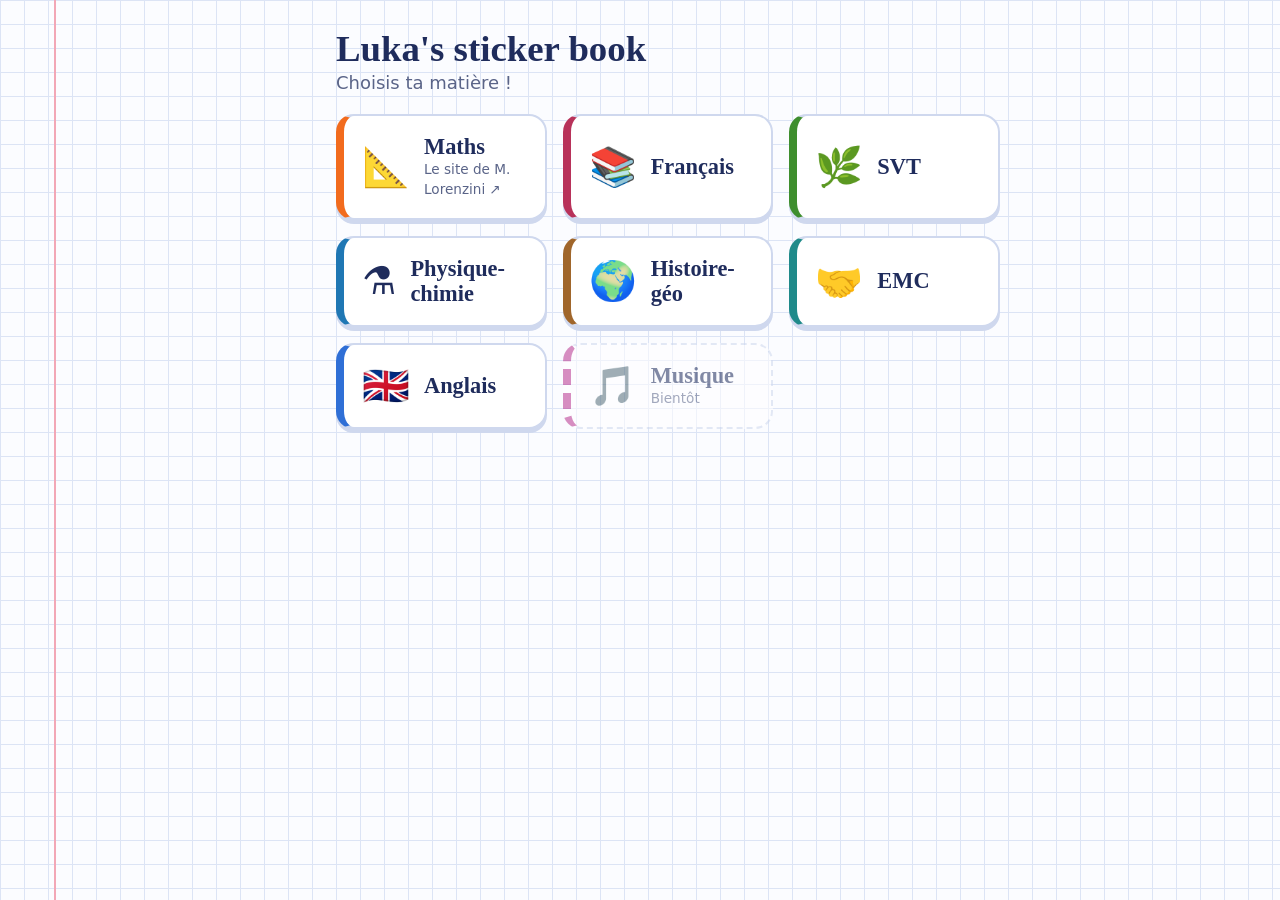
==== commit 7d7e4dcd: "Add files via upload" ====
--- a/index.html
+++ b/index.html
@@ -16,8 +16,8 @@
     <a class="mat" style="--c:var(--francais)" href="francais/"><span class="gros" aria-hidden="true">📚</span><span><h2>Français</h2></span></a>
     <a class="mat" style="--c:var(--svt)" href="svt/"><span class="gros" aria-hidden="true">🌿</span><span><h2>SVT</h2></span></a>
     <a class="mat" style="--c:var(--physique)" href="physique/"><span class="gros" aria-hidden="true">⚗️</span><span><h2>Physique-chimie</h2></span></a>
-    <div class="mat bientot" style="--c:var(--histoire)"><span class="gros" aria-hidden="true">🌍</span><span><h2>Histoire-géo</h2><span class="doux sous">Bientôt</span></span></div>
-    <div class="mat bientot" style="--c:var(--emc)"><span class="gros" aria-hidden="true">🤝</span><span><h2>EMC</h2><span class="doux sous">Bientôt</span></span></div>
+    <a class="mat" style="--c:var(--histoire)" href="histoire-geo/"><span class="gros" aria-hidden="true">🌍</span><span><h2>Histoire-géo</h2></span></a>
+    <a class="mat" style="--c:var(--emc)" href="emc/"><span class="gros" aria-hidden="true">🤝</span><span><h2>EMC</h2></span></a>
     <a class="mat" style="--c:var(--ferme)" href="anglais/"><span class="gros" aria-hidden="true">🇬🇧</span><span><h2>Anglais</h2></span></a>
     <div class="mat bientot" style="--c:var(--musique)"><span class="gros" aria-hidden="true">🎵</span><span><h2>Musique</h2><span class="doux sous">Bientôt</span></span></div>
   </div>
